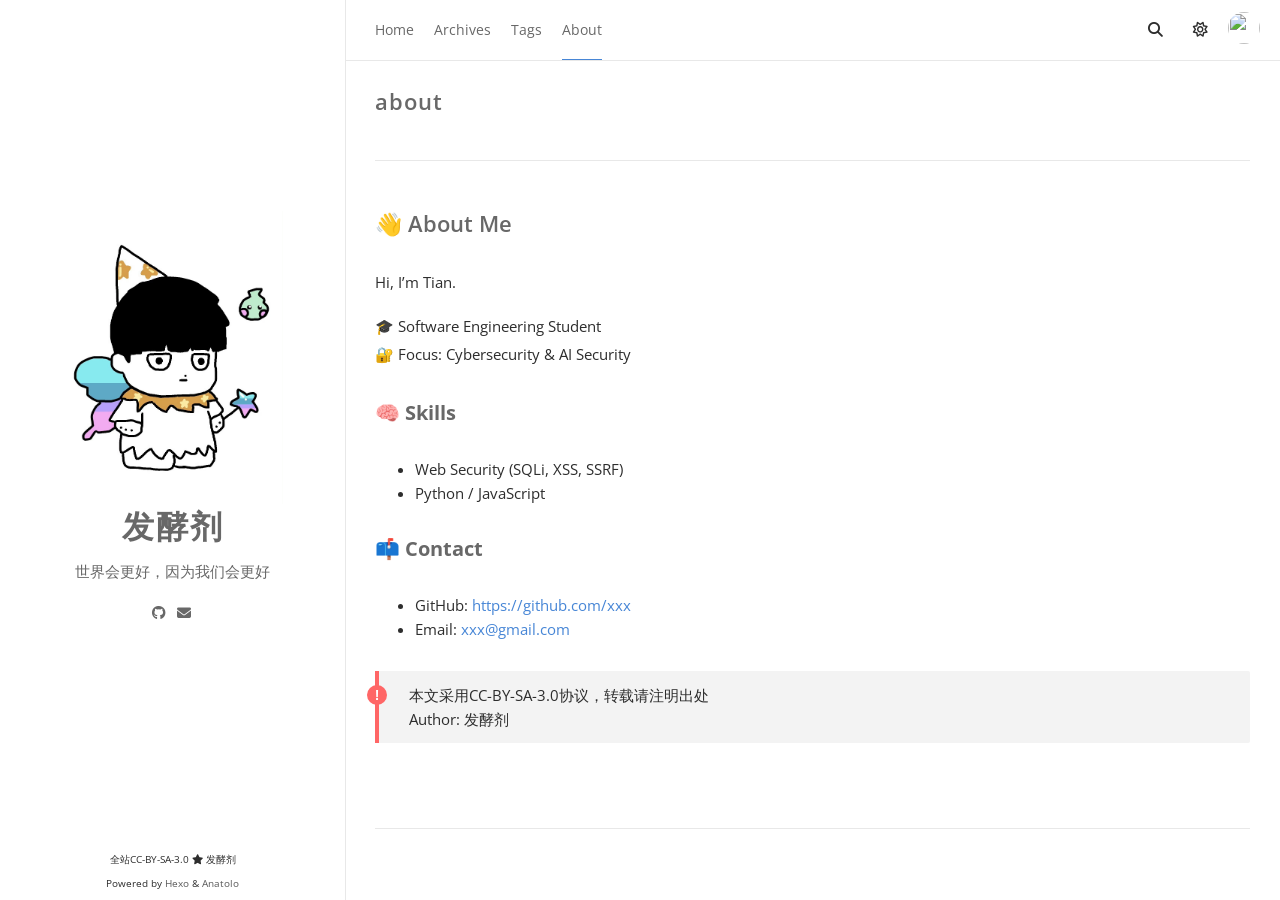
==== about/index.html @ 50cbd466 "Site updated: 2026-03-31 11:18:55" ====
<!DOCTYPE html><html lang="zh-CN" theme="default"><head><meta charset="utf-8"><meta name="X-UA-Compatible" content="IE=edge"><meta name="author" content="发酵剂"><title>about · 发酵剂</title><meta name="description" content="👋 About MeHi, I’m Tian.
🎓 Software Engineering Student🔐 Focus: Cybersecurity &amp;amp; AI Security  
🧠 Skills
Web Security (SQLi, XSS, SSRF)
Python &amp;#"><meta name="keywords" content="Blog,博客,Tian's blog"><meta content="width=device-width, initial-scale=1.0, maximum-scale=1.0, user-scalable=0" name="viewport"><meta content="yes" name="apple-mobile-web-app-capable"><meta content="black" name="apple-mobile-web-app-status-bar-style"><meta content="telephone=no" name="format-detection"><meta id="site_data_static" data-url="/"><meta name="renderer" content="webkit"><link rel="shortcut icon" type="image/x-icon" href="/images/favicon.webp"><link rel="stylesheet" href="/js_complied/bundle.css"><link rel="stylesheet" href="/css/font-awesome.min.css"><link rel="alternate" type="application/atom+xml" title="ATOM 1.0" href="/atom.xml"><link rel="preconnect" href="https://fonts.googleapis.com"><link rel="preconnect" href="https://fonts.gstatic.com" crossorigin><link href="https://fonts.googleapis.com/css2?family=Open+Sans:ital,wght@0,300..800;1,300..800&amp;display=swap" rel="stylesheet"><script src="/js_complied/bundle.js"></script><script>Anatolo.comment.setConfig({"valine":{"enable":false,"appid":null,"appkey":null,"notify":false,"verify":false,"avatar":"mm","placeholder":"hello, world"},"gitment":{"enable":false,"owner":"Your GitHub ID","repo":"Repo to store comments","client_id":"Your client ID","client_secret":"Your client secret"},"gitalk":{"enable":false,"owner":"Your GitHub ID","repo":"Repo to store comments","client_id":"Your client ID","client_secret":"Your client secret"},"duoshuo":null,"disqus":null,"gentie":null})</script><meta name="generator" content="Hexo 8.1.1"></head><body> <main-outlet><div class="page-top animated"><div class="nav"><li><a href="/">Home</a></li><li><a href="/archives">Archives</a></li><li><a href="/tags">Tags</a></li><li><a class="current" href="/about">About</a></li></div><div class="information"><div class="nav_right_btn"><li class="btn-toggle-more"><i class="fa fa-ellipsis"></i></li><li class="btn-search"><a class="fa fa-search" onclick="Anatolo.search.openWindow();"></a></li><li class="btn-toggle-theme"><a class="far fa-sun" onclick="Anatolo.darkLightToggle();"></a></li></div><div class="avatar"><img src="/images/logo.webp"></div></div></div><div class="sidebar animated"><div class="sidebar-top"><div class="logo-title"><div class="title"><img src="/images/logo@2x.webp" style="width:220px;" alt="favicon"><h3 title=""><a href="/">发酵剂</a></h3><div class="description"><p>世界会更好，因为我们会更好</p></div></div><ul class="social-links"><li><a target="_blank" rel="noopener" href="https://github.com/Tian1-2"><i class="fab fa-github"></i></a></li><li><a href="mailto:3117689758@qq.com"><i class="fa fa-envelope"></i></a></li></ul></div></div><div class="footer"><div class="p"><span>全站CC-BY-SA-3.0 </span><i class="fa fa-star"></i><span> 发酵剂</span></div><div class="by_farbox"><span>Powered by</span><a href="https://hexo.io/zh-cn/" target="_blank"> Hexo</a><span> &</span><a href="https://github.com/Lhcfl/hexo-theme-anatolo" target="_blank"> Anatolo</a></div><div class="beian"></div></div></div><div class="main animated fadeInDown"><div class="autopagerize_page_element"><div class="content"><div class="post-page"><div class="post animated"><div class="post-title"><h3><a>about</a></h3></div><div class="post-content"><p><hr>
<h1 id="👋-About-Me"><a href="#👋-About-Me" class="headerlink" title="👋 About Me"></a>👋 About Me</h1><p>Hi, I’m Tian.</p>
<p>🎓 Software Engineering Student<br>🔐 Focus: Cybersecurity &amp; AI Security  </p>
<h2 id="🧠-Skills"><a href="#🧠-Skills" class="headerlink" title="🧠 Skills"></a>🧠 Skills</h2><ul>
<li>Web Security (SQLi, XSS, SSRF)</li>
<li>Python &#x2F; JavaScript</li>
</ul>
<h2 id="📫-Contact"><a href="#📫-Contact" class="headerlink" title="📫 Contact"></a>📫 Contact</h2><ul>
<li>GitHub: <a target="_blank" rel="noopener" href="https://github.com/xxx">https://github.com/xxx</a></li>
<li>Email: <a href="mailto:&#120;&#x78;&#120;&#x40;&#103;&#x6d;&#x61;&#105;&#x6c;&#x2e;&#99;&#x6f;&#109;">xxx@gmail.com</a></li>
</ul>
</p></div><div class="post-footer"><div class="tip">本文采用CC-BY-SA-3.0协议，转载请注明出处<br>Author: 发酵剂</div><div class="meta"><div class="info"><span></span></div></div></div></div><script>Anatolo.comment.setConfig({"valine":{"enable":false,"appid":null,"appkey":null,"notify":false,"verify":false,"avatar":"mm","placeholder":"hello, world"},"gitment":{"enable":false,"owner":"Your GitHub ID","repo":"Repo to store comments","client_id":"Your client ID","client_secret":"Your client secret"},"gitalk":{"enable":false,"owner":"Your GitHub ID","repo":"Repo to store comments","client_id":"Your client ID","client_secret":"Your client secret"},"duoshuo":null,"disqus":null,"gentie":null})</script></div></div></div></div></main-outlet><script>(async function(){ if (Anatolo.search == null) await Anatolo.getMsg("search-init"); Anatolo.search.config = {translation:{posts:"Posts",pages:"Pages",categories:"Categories",tags:"Tags",untitled:"(Untitled)",} }; })()</script><div class="searchbox ins-search modal-cover"><div class="searchbox-container ins-search-container modal-container"><div class="searchbox-input-wrapper"><input class="searchbox-input ins-search-input" type="text" placeholder="Search..."><span class="searchbox-close"><a class="fa fa-times-circle" onclick="Anatolo.search.closeWindow();"></a></span></div><div class="searchbox-result-wrapper ins-section-wrapper"><div class="ins-section-container"><p>Seraching...</p></div></div></div></div><button class="float-button hide" id="scroll-to-top" onclick="window.scrollTo({top: 0, behavior: 'smooth'})" type="button" title="Scroll to top"><i class="fa fa-angle-up"></i></button><div class="modal-cover" id="success-indicator"><div class="modal-container indicator"><i class="fa fa-check"></i></div></div></body></html>
---- js_complied/bundle.css ----
@charset "UTF-8";
figure.highlight {
  position: relative !important;
  margin: 1em 0 !important;
  border-radius: 2px !important;
  line-height: 1.1em !important;
  background-color: var(--secondary-950) !important;
  overflow-x: auto !important;
  padding-left: 1em;
}
figure.highlight table,
figure.highlight tr,
figure.highlight td {
  width: 100% !important;
  border-collapse: collapse !important;
  padding: 0 !important;
  margin: 0 !important;
}
figure.highlight .gutter {
  width: fit-content !important;
  line-height: 1.5em !important;
  font-size: 15px;
  padding: 0em 1em 0em 0em !important;
  user-select: none;
}
figure.highlight .gutter pre {
  color: rgb(212, 148, 75) !important;
}
body.disable-line-number figure.highlight .gutter {
  display: none;
}
figure.highlight .code pre {
  padding: 1.2em 1em 1.2em 0 !important;
  line-height: 1.5em !important;
  margin: 0 !important;
}
figure.highlight .code:after {
  position: absolute !important;
  top: 0 !important;
  right: 0 !important;
  color: #ccc !important;
  text-align: right !important;
  font-size: 0.75em !important;
  padding: 5px 10px 0 !important;
  line-height: 15px !important;
  height: 15px !important;
  font-weight: 600 !important;
}
figure.highlight.sap-abap .code:after, figure.highlight.abap .code:after {
  content: "ABAP";
}
figure.highlight.abnf .code:after {
  content: "ABNF";
}
figure.highlight.accesslog .code:after {
  content: "Access logs";
}
figure.highlight.ada .code:after {
  content: "Ada";
}
figure.highlight.apex .code:after {
  content: "Apex";
}
figure.highlight.arduino .code:after, figure.highlight.ino .code:after {
  content: "Arduino( C++ w/Arduino libs)";
}
figure.highlight.armasm .code:after, figure.highlight.arm .code:after {
  content: "ARM assembler";
}
figure.highlight.avrasm .code:after {
  content: "AVR assembler";
}
figure.highlight.actionscript .code:after, figure.highlight.as .code:after {
  content: "ActionScript";
}
figure.highlight.alan .code:after, figure.highlight.i .code:after {
  content: "Alan IF";
}
figure.highlight.ln .code:after {
  content: "Alan";
}
figure.highlight.angelscript .code:after, figure.highlight.asc .code:after {
  content: "AngelScript";
}
figure.highlight.apache .code:after, figure.highlight.apacheconf .code:after {
  content: "Apache";
}
figure.highlight.applescript .code:after, figure.highlight.osascript .code:after {
  content: "AppleScript";
}
figure.highlight.arcade .code:after {
  content: "Arcade";
}
figure.highlight.asciidoc .code:after, figure.highlight.adoc .code:after {
  content: "AsciiDoc";
}
figure.highlight.aspectj .code:after {
  content: "AspectJ";
}
figure.highlight.autohotkey .code:after {
  content: "AutoHotkey";
}
figure.highlight.autoit .code:after {
  content: "AutoIt";
}
figure.highlight.awk .code:after, figure.highlight.mawk .code:after, figure.highlight.nawk .code:after, figure.highlight.gawk .code:after {
  content: "Awk";
}
figure.highlight.ballerina .code:after, figure.highlight.bal .code:after {
  content: "Ballerina";
}
figure.highlight.bash .code:after, figure.highlight.sh .code:after, figure.highlight.zsh .code:after {
  content: "Bash";
}
figure.highlight.basic .code:after {
  content: "Basic";
}
figure.highlight.bbcode .code:after {
  content: "BBCode";
}
figure.highlight.blade .code:after {
  content: "Blade( Laravel)";
}
figure.highlight.bnf .code:after {
  content: "BNF";
}
figure.highlight.bqn .code:after {
  content: "BQN";
}
figure.highlight.brainfuck .code:after, figure.highlight.bf .code:after {
  content: "Brainfuck";
}
figure.highlight.csharp .code:after, figure.highlight.cs .code:after {
  content: "C#";
}
figure.highlight.c .code:after, figure.highlight.h .code:after {
  content: "C";
}
figure.highlight.cpp .code:after, figure.highlight.hpp .code:after, figure.highlight.cc .code:after, figure.highlight.hh .code:after, figure.highlight.cxx .code:after, figure.highlight.hxx .code:after, figure.highlight.c\\\+\\\+ .code:after, figure.highlight.h\\\+\\\+ .code:after {
  content: "C++";
}
figure.highlight.cal .code:after {
  content: "C/AL";
}
figure.highlight.c3 .code:after {
  content: "C3";
}
figure.highlight.cos .code:after, figure.highlight.cls .code:after {
  content: "Cache Object Script";
}
figure.highlight.candid .code:after, figure.highlight.did .code:after {
  content: "Candid";
}
figure.highlight.cmake .code:after {
  content: "CMake";
}
figure.highlight.cobol .code:after, figure.highlight.standard-cobol .code:after {
  content: "COBOL";
}
figure.highlight.codeowners .code:after {
  content: "CODEOWNERS";
}
figure.highlight.coq .code:after {
  content: "Coq";
}
figure.highlight.csp .code:after {
  content: "CSP";
}
figure.highlight.css .code:after {
  content: "CSS";
}
figure.highlight.capnproto .code:after, figure.highlight.capnp .code:after {
  content: "Cap’n Proto";
}
figure.highlight.chaos .code:after, figure.highlight.kaos .code:after {
  content: "Chaos";
}
figure.highlight.chapel .code:after, figure.highlight.chpl .code:after {
  content: "Chapel";
}
figure.highlight.cisco .code:after {
  content: "Cisco CLI";
}
figure.highlight.clojure .code:after, figure.highlight.clj .code:after {
  content: "Clojure";
}
figure.highlight.coffeescript .code:after, figure.highlight.coffee .code:after, figure.highlight.cson .code:after, figure.highlight.iced .code:after {
  content: "CoffeeScript";
}
figure.highlight.cpc .code:after {
  content: "CpcdosC+";
}
figure.highlight.crmsh .code:after, figure.highlight.crm .code:after, figure.highlight.pcmk .code:after {
  content: "Crmsh";
}
figure.highlight.crystal .code:after, figure.highlight.cr .code:after {
  content: "Crystal";
}
figure.highlight.curl .code:after {
  content: "cURL";
}
figure.highlight.cypher .code:after {
  content: "Cypher( Neo4j)";
}
figure.highlight.d .code:after {
  content: "D";
}
figure.highlight.dafny .code:after {
  content: "Dafny";
}
figure.highlight.dart .code:after {
  content: "Dart";
}
figure.highlight.dpr .code:after, figure.highlight.dfm .code:after, figure.highlight.pas .code:after, figure.highlight.pascal .code:after {
  content: "Delphi";
}
figure.highlight.diff .code:after, figure.highlight.patch .code:after {
  content: "Diff";
}
figure.highlight.django .code:after, figure.highlight.jinja .code:after {
  content: "Django";
}
figure.highlight.dns .code:after, figure.highlight.zone .code:after, figure.highlight.bind .code:after {
  content: "DNS Zone file";
}
figure.highlight.dockerfile .code:after, figure.highlight.docker .code:after {
  content: "Dockerfile";
}
figure.highlight.dos .code:after, figure.highlight.bat .code:after, figure.highlight.cmd .code:after {
  content: "DOS";
}
figure.highlight.dsconfig .code:after {
  content: "dsconfig";
}
figure.highlight.dts .code:after {
  content: "DTS( Device Tree)";
}
figure.highlight.dust .code:after, figure.highlight.dst .code:after {
  content: "Dust";
}
figure.highlight.dylan .code:after {
  content: "Dylan";
}
figure.highlight.ebnf .code:after {
  content: "EBNF";
}
figure.highlight.elixir .code:after {
  content: "Elixir";
}
figure.highlight.elm .code:after {
  content: "Elm";
}
figure.highlight.erlang .code:after, figure.highlight.erl .code:after {
  content: "Erlang";
}
figure.highlight.excel .code:after, figure.highlight.xls .code:after, figure.highlight.xlsx .code:after {
  content: "Excel";
}
figure.highlight.extempore .code:after, figure.highlight.xtlang .code:after, figure.highlight.xtm .code:after {
  content: "Extempore";
}
figure.highlight.fsharp .code:after, figure.highlight.fs .code:after, figure.highlight.fsx .code:after, figure.highlight.fsi .code:after, figure.highlight.fsscript .code:after {
  content: "F#";
}
figure.highlight.fix .code:after {
  content: "FIX";
}
figure.highlight.flix .code:after {
  content: "Flix";
}
figure.highlight.fortran .code:after, figure.highlight.f90 .code:after, figure.highlight.f95 .code:after {
  content: "Fortran";
}
figure.highlight.func .code:after {
  content: "FunC";
}
figure.highlight.gcode .code:after, figure.highlight.nc .code:after {
  content: "G-Code";
}
figure.highlight.gams .code:after, figure.highlight.gms .code:after {
  content: "Gams";
}
figure.highlight.gauss .code:after, figure.highlight.gss .code:after {
  content: "GAUSS";
}
figure.highlight.godot .code:after, figure.highlight.gdscript .code:after {
  content: "GDScript";
}
figure.highlight.gherkin .code:after {
  content: "Gherkin";
}
figure.highlight.hbs .code:after, figure.highlight.glimmer .code:after, figure.highlight.htmlbars .code:after {
  content: "Glimmer and EmberJS";
}
figure.highlight.gn .code:after, figure.highlight.gni .code:after {
  content: "GN for Ninja";
}
figure.highlight.go .code:after, figure.highlight.golang .code:after {
  content: "Go";
}
figure.highlight.gf .code:after {
  content: "Grammatical Framework";
}
figure.highlight.golo .code:after, figure.highlight.gololang .code:after {
  content: "Golo";
}
figure.highlight.gradle .code:after {
  content: "Gradle";
}
figure.highlight.graphql .code:after, figure.highlight.gql .code:after {
  content: "GraphQL";
}
figure.highlight.groovy .code:after {
  content: "Groovy";
}
figure.highlight.gsql .code:after {
  content: "GSQL";
}
figure.highlight.xml .code:after, figure.highlight.html .code:after, figure.highlight.xhtml .code:after, figure.highlight.rss .code:after, figure.highlight.atom .code:after, figure.highlight.xjb .code:after, figure.highlight.xsd .code:after, figure.highlight.xsl .code:after, figure.highlight.plist .code:after, figure.highlight.svg .code:after {
  content: "HTML, XML";
}
figure.highlight.http .code:after, figure.highlight.https .code:after {
  content: "HTTP";
}
figure.highlight.haml .code:after {
  content: "Haml";
}
figure.highlight.handlebars .code:after, figure.highlight.hbs .code:after {
  content: "Handlebars";
}
figure.highlight.haskell .code:after, figure.highlight.hs .code:after {
  content: "Haskell";
}
figure.highlight.haxe .code:after, figure.highlight.hx .code:after {
  content: "Haxe";
}
figure.highlight.hlsl .code:after {
  content: "High-level shader language";
}
figure.highlight.hy .code:after, figure.highlight.hylang .code:after {
  content: "Hy";
}
figure.highlight.ini .code:after, figure.highlight.toml .code:after {
  content: "Ini, TOML";
}
figure.highlight.inform7 .code:after, figure.highlight.i7 .code:after {
  content: "Inform7";
}
figure.highlight.irpf90 .code:after {
  content: "IRPF90";
}
figure.highlight.iptables .code:after {
  content: "Iptables";
}
figure.highlight.json .code:after, figure.highlight.jsonc .code:after {
  content: "JSON";
}
figure.highlight.java .code:after, figure.highlight.jsp .code:after {
  content: "Java";
}
figure.highlight.javascript .code:after, figure.highlight.js .code:after, figure.highlight.jsx .code:after {
  content: "JavaScript";
}
figure.highlight.jolie .code:after, figure.highlight.iol .code:after, figure.highlight.ol .code:after {
  content: "Jolie";
}
figure.highlight.julia .code:after, figure.highlight.jl .code:after {
  content: "Julia";
}
figure.highlight.julia-repl .code:after {
  content: "Julia REPL";
}
figure.highlight.kotlin .code:after, figure.highlight.kt .code:after {
  content: "Kotlin";
}
figure.highlight.lang .code:after {
  content: "Lang";
}
figure.highlight.tex .code:after {
  content: "LaTeX";
}
figure.highlight.leaf .code:after {
  content: "Leaf";
}
figure.highlight.lean .code:after {
  content: "Lean";
}
figure.highlight.lasso .code:after, figure.highlight.ls .code:after, figure.highlight.lassoscript .code:after {
  content: "Lasso";
}
figure.highlight.less .code:after {
  content: "Less";
}
figure.highlight.ldif .code:after {
  content: "LDIF";
}
figure.highlight.lisp .code:after {
  content: "Lisp";
}
figure.highlight.livecodeserver .code:after {
  content: "LiveCode Server";
}
figure.highlight.livescript .code:after, figure.highlight.ls .code:after {
  content: "LiveScript";
}
figure.highlight.lookml .code:after {
  content: "LookML";
}
figure.highlight.lua .code:after {
  content: "Lua";
}
figure.highlight.luau .code:after {
  content: "Luau";
}
figure.highlight.macaulay2 .code:after {
  content: "Macaulay2";
}
figure.highlight.makefile .code:after, figure.highlight.mk .code:after, figure.highlight.mak .code:after, figure.highlight.make .code:after {
  content: "Makefile";
}
figure.highlight.markdown .code:after, figure.highlight.md .code:after, figure.highlight.mkdown .code:after, figure.highlight.mkd .code:after {
  content: "Markdown";
}
figure.highlight.mathematica .code:after, figure.highlight.mma .code:after, figure.highlight.wl .code:after {
  content: "Mathematica";
}
figure.highlight.matlab .code:after {
  content: "Matlab";
}
figure.highlight.maxima .code:after {
  content: "Maxima";
}
figure.highlight.mel .code:after {
  content: "Maya Embedded Language";
}
figure.highlight.mercury .code:after {
  content: "Mercury";
}
figure.highlight.mips .code:after, figure.highlight.mipsasm .code:after {
  content: "MIPS Assembler";
}
figure.highlight.mint .code:after {
  content: "Mint";
}
figure.highlight.mirth .code:after {
  content: "Mirth";
}
figure.highlight.mirc .code:after, figure.highlight.mrc .code:after {
  content: "mIRC Scripting Language";
}
figure.highlight.mizar .code:after {
  content: "Mizar";
}
figure.highlight.mkb .code:after {
  content: "MKB";
}
figure.highlight.mlir .code:after {
  content: "MLIR";
}
figure.highlight.mojolicious .code:after {
  content: "Mojolicious";
}
figure.highlight.monkey .code:after {
  content: "Monkey";
}
figure.highlight.moonscript .code:after, figure.highlight.moon .code:after {
  content: "Moonscript";
}
figure.highlight.motoko .code:after, figure.highlight.mo .code:after {
  content: "Motoko";
}
figure.highlight.n1ql .code:after {
  content: "N1QL";
}
figure.highlight.nsis .code:after {
  content: "NSIS";
}
figure.highlight.never .code:after {
  content: "Never";
}
figure.highlight.nginx .code:after, figure.highlight.nginxconf .code:after {
  content: "Nginx";
}
figure.highlight.nim .code:after, figure.highlight.nimrod .code:after {
  content: "Nim";
}
figure.highlight.nix .code:after {
  content: "Nix";
}
figure.highlight.oak .code:after {
  content: "Oak";
}
figure.highlight.ocl .code:after {
  content: "Object Constraint Language";
}
figure.highlight.ocaml .code:after, figure.highlight.ml .code:after {
  content: "OCaml";
}
figure.highlight.objectivec .code:after, figure.highlight.mm .code:after, figure.highlight.objc .code:after, figure.highlight.obj-c .code:after {
  content: "Objective C";
}
figure.highlight.glsl .code:after {
  content: "OpenGL Shading Language";
}
figure.highlight.openscad .code:after, figure.highlight.scad .code:after {
  content: "OpenSCAD";
}
figure.highlight.ruleslanguage .code:after {
  content: "Oracle Rules Language";
}
figure.highlight.oxygene .code:after {
  content: "Oxygene";
}
figure.highlight.pf .code:after {
  content: "PF";
}
figure.highlight.php .code:after {
  content: "PHP";
}
figure.highlight.papyrus .code:after, figure.highlight.psc .code:after {
  content: "Papyrus";
}
figure.highlight.parser3 .code:after {
  content: "Parser3";
}
figure.highlight.perl .code:after, figure.highlight.pl .code:after, figure.highlight.pm .code:after {
  content: "Perl";
}
figure.highlight.phix .code:after {
  content: "Phix";
}
figure.highlight.pine .code:after, figure.highlight.pinescript .code:after {
  content: "Pine Script";
}
figure.highlight.plaintext .code:after, figure.highlight.txt .code:after, figure.highlight.text .code:after {
  content: "Plaintext";
}
figure.highlight.pony .code:after {
  content: "Pony";
}
figure.highlight.pgsql .code:after, figure.highlight.postgres .code:after, figure.highlight.postgresql .code:after {
  content: "PostgreSQL & PL/pgSQL";
}
figure.highlight.powershell .code:after, figure.highlight.ps .code:after, figure.highlight.ps1 .code:after {
  content: "PowerShell";
}
figure.highlight.processing .code:after {
  content: "Processing";
}
figure.highlight.prolog .code:after {
  content: "Prolog";
}
figure.highlight.properties .code:after {
  content: "Properties";
}
figure.highlight.proto .code:after, figure.highlight.protobuf .code:after {
  content: "Protocol Buffers";
}
figure.highlight.puppet .code:after, figure.highlight.pp .code:after {
  content: "Puppet";
}
figure.highlight.python .code:after, figure.highlight.py .code:after, figure.highlight.gyp .code:after {
  content: "Python";
}
figure.highlight.profile .code:after {
  content: "Python profiler results";
}
figure.highlight.python-repl .code:after, figure.highlight.pycon .code:after {
  content: "Python REPL";
}
figure.highlight.qsharp .code:after {
  content: "Q#";
}
figure.highlight.k .code:after, figure.highlight.kdb .code:after {
  content: "Q";
}
figure.highlight.qml .code:after {
  content: "QML";
}
figure.highlight.r .code:after {
  content: "R";
}
figure.highlight.cshtml .code:after, figure.highlight.razor .code:after, figure.highlight.razor-cshtml .code:after {
  content: "Razor CSHTML";
}
figure.highlight.reasonml .code:after, figure.highlight.re .code:after {
  content: "ReasonML";
}
figure.highlight.redbol .code:after, figure.highlight.rebol .code:after, figure.highlight.red .code:after, figure.highlight.red-system .code:after {
  content: "Rebol & Red";
}
figure.highlight.rib .code:after {
  content: "RenderMan RIB";
}
figure.highlight.rsl .code:after {
  content: "RenderMan RSL";
}
figure.highlight.rescript .code:after, figure.highlight.res .code:after {
  content: "ReScript";
}
figure.highlight.risc .code:after, figure.highlight.riscript .code:after {
  content: "RiScript";
}
figure.highlight.riscv .code:after, figure.highlight.riscvasm .code:after {
  content: "RISC-V Assembly";
}
figure.highlight.graph .code:after, figure.highlight.instances .code:after {
  content: "Roboconf";
}
figure.highlight.robot .code:after, figure.highlight.rf .code:after {
  content: "Robot Framework";
}
figure.highlight.rpm-specfile .code:after, figure.highlight.rpm .code:after, figure.highlight.spec .code:after, figure.highlight.rpm-spec .code:after, figure.highlight.specfile .code:after {
  content: "RPM spec files";
}
figure.highlight.ruby .code:after, figure.highlight.rb .code:after, figure.highlight.gemspec .code:after, figure.highlight.podspec .code:after, figure.highlight.thor .code:after, figure.highlight.irb .code:after {
  content: "Ruby";
}
figure.highlight.rust .code:after, figure.highlight.rs .code:after {
  content: "Rust";
}
figure.highlight.rvt .code:after, figure.highlight.rvt-script .code:after {
  content: "RVT Script";
}
figure.highlight.sas .code:after {
  content: "SAS";
}
figure.highlight.scss .code:after {
  content: "SCSS";
}
figure.highlight.sql .code:after {
  content: "SQL";
}
figure.highlight.p21 .code:after, figure.highlight.step .code:after, figure.highlight.stp .code:after {
  content: "STEP Part 21";
}
figure.highlight.scala .code:after {
  content: "Scala";
}
figure.highlight.scheme .code:after {
  content: "Scheme";
}
figure.highlight.scilab .code:after, figure.highlight.sci .code:after {
  content: "Scilab";
}
figure.highlight.sfz .code:after {
  content: "SFZ";
}
figure.highlight.shexc .code:after {
  content: "Shape Expressions";
}
figure.highlight.shell .code:after, figure.highlight.console .code:after {
  content: "Shell";
}
figure.highlight.smali .code:after {
  content: "Smali";
}
figure.highlight.smalltalk .code:after, figure.highlight.st .code:after {
  content: "Smalltalk";
}
figure.highlight.sml .code:after, figure.highlight.ml .code:after {
  content: "SML";
}
figure.highlight.solidity .code:after, figure.highlight.sol .code:after {
  content: "Solidity";
}
figure.highlight.spl .code:after {
  content: "Splunk SPL";
}
figure.highlight.stan .code:after, figure.highlight.stanfuncs .code:after {
  content: "Stan";
}
figure.highlight.stata .code:after {
  content: "Stata";
}
figure.highlight.iecst .code:after, figure.highlight.scl .code:after, figure.highlight.stl .code:after, figure.highlight.structured-text .code:after {
  content: "Structured Text";
}
figure.highlight.stylus .code:after, figure.highlight.styl .code:after {
  content: "Stylus";
}
figure.highlight.subunit .code:after {
  content: "SubUnit";
}
figure.highlight.supercollider .code:after, figure.highlight.sc .code:after {
  content: "Supercollider";
}
figure.highlight.svelte .code:after {
  content: "Svelte";
}
figure.highlight.swift .code:after {
  content: "Swift";
}
figure.highlight.tcl .code:after, figure.highlight.tk .code:after {
  content: "Tcl";
}
figure.highlight.terraform .code:after, figure.highlight.tf .code:after, figure.highlight.hcl .code:after {
  content: "Terraform( HCL)";
}
figure.highlight.tap .code:after {
  content: "Test Anything Protocol";
}
figure.highlight.thrift .code:after {
  content: "Thrift";
}
figure.highlight.toit .code:after {
  content: "Toit";
}
figure.highlight.tp .code:after {
  content: "TP";
}
figure.highlight.tsql .code:after {
  content: "Transact-SQL";
}
figure.highlight.twig .code:after, figure.highlight.craftcms .code:after {
  content: "Twig";
}
figure.highlight.typescript .code:after, figure.highlight.ts .code:after, figure.highlight.tsx .code:after, figure.highlight.mts .code:after, figure.highlight.cts .code:after {
  content: "TypeScript";
}
figure.highlight.unicorn-rails-log .code:after {
  content: "Unicorn Rails log";
}
figure.highlight.unison .code:after, figure.highlight.u .code:after {
  content: "Unison";
}
figure.highlight.vbnet .code:after, figure.highlight.vb .code:after {
  content: "VB.Net";
}
figure.highlight.vba .code:after {
  content: "VBA";
}
figure.highlight.vbscript .code:after, figure.highlight.vbs .code:after {
  content: "VBScript";
}
figure.highlight.vhdl .code:after {
  content: "VHDL";
}
figure.highlight.vala .code:after {
  content: "Vala";
}
figure.highlight.verilog .code:after, figure.highlight.v .code:after {
  content: "Verilog";
}
figure.highlight.vim .code:after {
  content: "Vim Script";
}
figure.highlight.wgsl .code:after {
  content: "WGSL";
}
figure.highlight.xsharp .code:after, figure.highlight.xs .code:after, figure.highlight.prg .code:after {
  content: "X#";
}
figure.highlight.axapta .code:after {
  content: "X++";
}
figure.highlight.x86asm .code:after {
  content: "x86 Assembly";
}
figure.highlight.x86asmatt .code:after {
  content: "x86 Assembly (AT&T)";
}
figure.highlight.xl .code:after, figure.highlight.tao .code:after {
  content: "XL";
}
figure.highlight.xquery .code:after, figure.highlight.xpath .code:after, figure.highlight.xq .code:after, figure.highlight.xqm .code:after {
  content: "XQuery";
}
figure.highlight.yml .code:after, figure.highlight.yaml .code:after {
  content: "YAML";
}
figure.highlight.zenscript .code:after, figure.highlight.zs .code:after {
  content: "ZenScript";
}
figure.highlight.zephir .code:after, figure.highlight.zep .code:after {
  content: "Zephir";
}
figure.highlight.zig .code:after {
  content: "Zig";
}

pre .function .keyword,
pre .constant {
  color: #0092db !important;
}
pre .keyword,
pre .attribute {
  color: #e96900 !important;
}
pre .number,
pre .literal {
  color: #ae81ff !important;
}
pre .tag,
pre .tag .title,
pre .change,
pre .winutils,
pre .flow,
pre .lisp .title,
pre .clojure .built_in,
pre .nginx .title,
pre .tex .special {
  color: #2973b7 !important;
}
pre .symbol,
pre .symbol .string,
pre .value,
pre .regexp {
  color: #42b983 !important;
}
pre .title {
  color: #83b917 !important;
}
pre .tag .value,
pre .string,
pre .subst,
pre .haskell .type,
pre .preprocessor,
pre .ruby .class .parent,
pre .built_in,
pre .sql .aggregate,
pre .django .template_tag,
pre .django .variable,
pre .smalltalk .class,
pre .javadoc,
pre .django .filter .argument,
pre .smalltalk .localvars,
pre .smalltalk .array,
pre .attr_selector,
pre .pseudo,
pre .addition,
pre .stream,
pre .envvar,
pre .apache .tag,
pre .apache .cbracket,
pre .tex .command,
pre .prompt {
  color: #42b983 !important;
}
pre .comment,
pre .java .annotation,
pre .python .decorator,
pre .template_comment,
pre .pi,
pre .doctype,
pre .shebang,
pre .apache .sqbracket,
pre .tex .formula {
  color: #b3b3b3 !important;
}
pre .deletion {
  color: #ba4545 !important;
}
pre .coffeescript .javascript,
pre .javascript .xml,
pre .tex .formula,
pre .xml .javascript,
pre .xml .vbscript,
pre .xml .css,
pre .xml .cdata {
  opacity: 0.5 !important;
}@charset "UTF-8";
.content {
  height: auto;
  float: right;
  width: calc(100% - 345px);
  margin-top: 60px;
}

.animated {
  animation-fill-mode: both;
  animation-duration: 0.5s;
}

.animated.hinge {
  animation-duration: 0.5s;
}

@keyframes fadeInDown {
  0% {
    opacity: 0;
    transform: translateY(-20px);
  }
  100% {
    opacity: 1;
    transform: translateY(0);
  }
}
.fadeInDown {
  animation-name: fadeInDown;
}

@keyframes fadeOutDown {
  0% {
    opacity: 1;
    transform: translateY(0);
  }
  100% {
    opacity: 0;
    transform: translateY(20px);
  }
}
.fadeOutDown {
  animation-name: fadeOutDown;
}

@keyframes fadeOut {
  0% {
    opacity: 1;
  }
  100% {
    opacity: 0;
  }
}
.fadeOut {
  animation-name: fadeOut;
}

@keyframes fadeIn {
  0% {
    opacity: 0;
  }
  100% {
    opacity: 1;
  }
}
.fadeIn {
  animation-name: fadeIn;
}

.page-top {
  width: calc(100% - 345px);
  position: fixed;
  right: 0;
  z-index: 3;
  transition: background-color 0.8s, border 0.8s;
  background-color: var(--secondary);
  height: 60px;
  border-bottom: 1px solid var(--primary-100);
  display: flex;
  justify-content: space-between;
}
.page-top .nav {
  list-style: none;
  padding: 18px 0 0 10px;
  font-size: 14px;
  max-width: 360px;
  overflow-x: auto;
  overflow-y: hidden;
}
.page-top .nav li {
  position: relative;
  display: initial;
  margin-left: 20px;
}
.page-top .nav a {
  color: var(--secondary-350);
}
.page-top .nav a:hover {
  color: #4786d6;
}
.page-top .nav a.current {
  color: var(--secondary-350);
  padding-bottom: 20px;
  border-bottom: 2px solid #4786d6;
}
.page-top .information {
  margin-top: 12px;
  margin-right: 20px;
  display: flex;
  flex-shrink: 0;
}
.page-top .information .avatar {
  flex: 1 0 auto;
  margin-left: 20px;
}
.page-top .information .avatar img {
  width: 32px;
  height: 32px;
  border-radius: 300px;
}
.page-top .information .nav_right_btn {
  margin-top: 5px;
  margin-right: 0px;
}
.page-top .information .nav_right_btn li {
  display: initial;
  margin-left: 30px;
}
.page-top .information .nav_right_btn li.btn-toggle-more {
  display: none;
}
@media screen and (max-width: 900px) {
  .page-top {
    width: 100%;
    white-space: nowrap;
    overflow-x: hidden;
    overflow-y: hidden;
  }
}
@media screen and (max-width: 500px) {
  .page-top .information {
    background-color: var(--secondary);
  }
  .page-top .information .nav_right_btn.expanded li {
    display: initial;
  }
  .page-top .information .nav_right_btn.expanded li.btn-toggle-more {
    display: none;
  }
  .page-top .information .nav_right_btn li {
    display: none;
  }
  .page-top .information .nav_right_btn li.btn-toggle-more {
    display: initial;
  }
}

.sidebar {
  width: 345px;
  -webkit-background-size: cover;
  background-size: cover;
  background-color: var(--secondary);
  height: 100%;
  transition: all 0.8s;
  top: 0;
  left: 0;
  position: fixed;
  z-index: 4;
  border-right: 1px solid var(--primary-100);
}
.sidebar .logo-title {
  text-align: center;
  margin-top: -50px;
}
.sidebar .logo-title .description {
  font-size: 14px;
  color: var(--secondary-350);
}
.sidebar .logo-title .logo {
  margin: 0 auto;
}
.sidebar .logo-title .title h3 {
  text-transform: none;
  font-size: 2rem;
  font-weight: bold;
  letter-spacing: 2px;
  line-height: 1;
  margin: 0;
}
.sidebar .logo-title .title a {
  text-decoration: none;
  color: var(--secondary-350);
  font-size: 2rem;
  font-weight: bold;
}
.sidebar .social-links {
  list-style: none;
  padding: 0;
  font-size: 14px;
  text-align: center;
}
.sidebar .social-links i {
  margin-right: 3px;
}
.sidebar .social-links li {
  display: inline;
  padding: 0 4px;
  line-height: 0;
}
.sidebar .social-links a {
  color: var(--secondary-350);
}
.sidebar .social-links a:hover {
  color: #4786d6;
}
@media screen and (max-width: 900px) {
  .sidebar {
    width: 100%;
    height: auto;
    position: relative;
    border-right: none;
    z-index: 1;
    top: auto;
  }
  .sidebar .logo-title {
    padding-top: 120px;
    margin-top: 0;
  }
  .sidebar .logo-title .title img {
    width: 100px;
  }
  .sidebar .logo-title .title h3 {
    font-size: 20px;
  }
}

.sidebar-top {
  margin: auto 0;
  display: flex;
  flex-direction: column;
  justify-content: center;
  height: 100%;
}
.sidebar-top .ltr {
  text-align: center;
}

.card {
  margin-left: 5px;
}

.post {
  transition: background-color 0.8s;
  background-color: var(--secondary);
  margin: 30px;
}
.post .post-title h1 {
  text-transform: none;
  font-size: 30px;
  letter-spacing: 5px;
  line-height: 1;
}
.post .post-title h2 {
  text-transform: none;
  letter-spacing: 1px;
  font-size: 28px;
  line-height: 1;
  font-weight: 600;
  color: var(--secondary-350);
}
.post .post-title h3 {
  text-transform: none;
  letter-spacing: 1px;
  line-height: 1;
  font-weight: 600;
  color: var(--primary-high);
  font-size: 22px;
  margin: 0;
}
.post .post-title a {
  text-decoration: none;
  color: var(--secondary-350);
}
.post .post-title a:hover {
  text-decoration: underline;
}
.post .post-content a {
  text-decoration: none;
  color: var(--tertiary);
}
.post .post-content a:hover {
  color: #2f69b3;
}
.post .post-content h1 {
  color: var(--secondary-350);
  font-size: 22px;
  font-weight: 600;
}
.post .post-content h2 {
  color: var(--secondary-350);
  font-size: 20px;
}
.post .post-content h3 {
  color: var(--secondary-350);
  font-size: 18px;
  font-weight: 600;
}
.post .post-content h4 {
  color: var(--secondary-350);
  font-size: 17px;
}
.post .post-content h5 {
  color: var(--secondary-350);
  font-size: 16px;
  font-weight: 600;
}
.post .post-content h6 {
  color: var(--secondary-350);
  font-size: 15px;
}
.post .post-footer {
  padding: 0 0 30px 0;
  border-bottom: 1px solid var(--primary-100);
  transition: border 0.8s;
}
.post .post-footer .meta {
  max-width: 100%;
  height: 25px;
  color: var(--primary-low-mid);
}
.post .post-footer .meta .info {
  float: left;
  font-size: 12px;
}
.post .post-footer .meta .info .date {
  margin-right: 10px;
}
.post .post-footer .meta a {
  text-decoration: none;
  color: var(--primary-low-mid);
  padding-right: 10px;
}
.post .post-footer .meta a:hover {
  color: #4786d6;
}
.post .post-footer .meta i {
  margin-right: 6px;
}
.post .post-footer .tags {
  padding-bottom: 15px;
  font-size: 13px;
}
.post .post-footer .tags ul {
  list-style-type: none;
  display: inline;
  margin: 0;
  padding: 0;
}
.post .post-footer .tags ul li {
  list-style-type: none;
  margin: 0;
  padding-right: 5px;
  display: inline;
}
.post .post-footer .tags a {
  text-decoration: none;
  color: var(--primary-450);
  font-weight: 400;
}
.post .post-footer .tags a:hover {
  text-decoration: none;
}

.pagination {
  margin: 30px;
  padding: 0px 0 56px 0;
  border-bottom: 1px solid var(--primary-100);
  transition: border 0.8s;
}
.pagination ul {
  list-style: none;
  margin: 0;
  padding: 0;
  height: 13px;
}
.pagination ul li {
  margin: 0 2px 0 2px;
  display: inline;
  line-height: 1;
}
.pagination ul li a {
  text-decoration: none;
}
.pagination .pre {
  float: left;
}
.pagination .next {
  float: right;
}

.like-reblog-buttons {
  float: right;
}

.like-button {
  float: right;
  padding: 0 0 0 10px;
}

.reblog-button {
  float: right;
  padding: 0;
}

#install-btn {
  position: fixed;
  bottom: 0px;
  right: 6px;
}

#disqus_thread {
  margin: 30px;
  border-bottom: 1px solid var(--primary-100);
}

.footer {
  clear: both;
  text-align: center;
  font-size: 10px;
  margin: 0 auto;
  bottom: 0;
  position: absolute;
  width: 100%;
  padding-bottom: 5px;
  background-color: var(--secondary);
  transition: background-color 0.8s;
}
.footer a {
  color: var(--secondary-650);
}
.footer a:hover {
  color: #4786d6;
}

.archive {
  width: 100%;
}

.list-with-title {
  font-size: 15px;
  margin: 30px;
  padding: 0;
  line-height: 25px;
}
.list-with-title li {
  list-style-type: none;
  padding: 0;
}
.list-with-title .listing-title {
  font-size: 24px;
  color: var(--secondary-400);
  font-weight: 600;
  line-height: 2.2em;
}
.list-with-title .listing {
  padding: 0;
}
.list-with-title .listing .listing-post {
  padding-bottom: 5px;
  display: flex;
}
.list-with-title .listing .listing-post .post-time {
  flex: 0 0 50px;
  float: right;
  color: var(--secondary-800);
  transition: color 0.8s;
}
.list-with-title .listing .listing-post a {
  flex: 1 1 100%;
  color: var(--secondary-550);
}
.list-with-title .listing .listing-post a:hover {
  color: #4786d6;
}

/* share */
.share {
  margin: 0px 30px;
  display: inline-flex;
}
.share > .share-btn {
  width: 32px;
  height: 32px;
  border-radius: 300px;
  margin-right: 5px;
  background-color: var(--secondary-250);
  transition: all 0.3s;
}
.share > .share-btn a {
  color: var(--secondary);
  padding: 9px;
}
.share > .share-btn:hover {
  background-color: var(--primary);
}
.share .linkonly a {
  padding: 9px 7px;
}
.share .weibo {
  background-color: #ed6243;
}
.share .weibo a {
  color: #fff;
}
.share .weibo:hover {
  background-color: #9c2409;
}
.share .twitter {
  background-color: #59c0fd;
}
.share .twitter a {
  color: #fff;
}
.share .twitter:hover {
  background-color: #2b81b3;
}
.share .mastodon {
  background-color: #6d2fdf;
}
.share .mastodon a {
  color: #fff;
}
.share .mastodon:hover {
  background-color: #4003b1;
}

/* about */
.about {
  margin: 30px;
}
.about h3 {
  font-size: 22px;
}

/* links */
.links {
  margin: 30px;
}
.links h3 {
  font-size: 22px;
}
.links a {
  cursor: pointer;
}

/* Comment style */
.comment-count {
  color: var(--secondary-400);
}

.tab-community {
  color: var(--secondary-400);
}

.read_more {
  font-size: 14px;
}

.back-button {
  padding-top: 30px;
  max-width: 100px;
  padding-left: 40px;
  float: left;
}

/* 默认评论样式 */
#fb_comments_container {
  margin: 30px;
}

/* button style */
a.btn {
  color: var(--secondary-550);
  font-weight: 400;
}

.btn {
  display: inline-block;
  position: relative;
  outline: 0;
  color: var(--primary-450);
  background: transparent;
  font-size: 14px;
  text-align: center;
  text-decoration: none;
  cursor: pointer;
  border: 1px solid var(--primary-150);
  white-space: nowrap;
  font-weight: 400;
  font-style: normal;
  border-radius: 999em;
  transition: color 0.8s, border 0.8s;
}

.btn:hover {
  display: inline-block;
  position: relative;
  outline: 0px;
  color: var(--primary-650);
  background: transparent;
  font-size: 14px;
  text-align: center;
  text-decoration: none;
  cursor: pointer;
  border: 1px solid var(--secondary-250);
  white-space: nowrap;
  font-weight: 400;
  font-style: normal;
  border-radius: 999em;
}

[role=back] {
  padding: 0.5em 1.25em;
  line-height: 1.666em;
}

[role=home] {
  padding: 0.5em 1.25em;
  line-height: 1.666em;
}

[role=navigation] {
  padding: 0.5em 1.25em;
  line-height: 1.666em;
}

[role=tags] {
  padding: 6px 12px;
}

/* Menu样式 */
.menu {
  float: right;
  padding-top: 30px;
}
.menu .btn-down {
  margin: 0px;
}
.menu .btn-down li {
  list-style: none;
  width: 100px;
}
.menu .btn-down li a {
  display: inline-block;
  position: relative;
  padding: 0.5em 1.25em;
  outline: 0;
  color: var(--primary-450);
  background: transparent;
  font-size: 14px;
  text-align: center;
  text-decoration: none;
  cursor: pointer;
  border: 1px solid var(--primary-150);
  white-space: nowrap;
  font-weight: 400;
  font-style: normal;
  border-radius: 999em;
  margin-top: 5px;
}
.menu .btn-down li a:hover {
  position: relative;
  padding: 0.5em 1.25em;
  outline: 0;
  color: var(--secondary);
  background: #3cbd10;
  font-size: 14px;
  text-align: center;
  text-decoration: none;
  cursor: pointer;
  border: 1px solid var(--primary-150);
  white-space: nowrap;
  font-weight: 400;
  font-style: normal;
  border-radius: 999em;
  margin-top: 5px;
}
.menu .btn-down div {
  position: absolute;
  visibility: hidden;
  width: 100px;
  float: right;
}

.page_404 {
  text-align: center;
  padding-top: 50px;
}

/* Tag style */
.tag_btn {
  align-items: center;
  border-radius: 100px;
  color: var(--secondary-250);
  display: inline-flex;
  justify-content: center;
  padding-left: 0.75em;
  padding-right: 0em;
  white-space: nowrap;
  margin: 10px;
}
.tag_btn i {
  margin: 8px;
}
.tag_btn .tag_count {
  align-items: center;
  border-radius: 100px;
  color: var(--secondary-250);
  display: inline-flex;
  font-size: 0.5rem;
  width: 15px;
  height: 15px;
  justify-content: center;
  line-height: 1.5;
  padding: 5px;
  margin: 5px;
  white-space: nowrap;
  background-color: var(--secondary-900);
  transition: background-color 0.8s;
}

/* TOC style */
.tocmenu {
  align-items: center;
  border-top: 1px solid var(--primary-100);
  text-align: center;
  font-size: 13px;
  margin: 0 auto;
  width: 100%;
  list-style: none;
  position: relative;
}

.toclist-container {
  overflow-y: auto;
  max-height: calc(100vh - 600px);
}
.toclist-container::-webkit-scrollbar-thumb {
  color: #4786d6;
  background-color: #4786d6;
}
.toclist-container::-webkit-scrollbar {
  width: 2px;
  color: #4786d6;
  height: auto;
}

.toclist {
  /* width: max-content; */
  border-top: none;
  padding: 0px 30px;
  display: inline-block;
  text-align: left;
}

.in-page.toc-container {
  display: none;
}

@media screen and (max-width: 900px) {
  .post-title h3 {
    line-height: 1.6;
  }
  .content {
    margin-top: 0px;
    top: auto;
    width: 100%;
    z-index: 2;
    /* position: absolute; */
  }
  .footer {
    display: none;
  }
  .tocmenu {
    border-bottom: 1px solid var(--primary-100);
    position: relative;
    text-align: left;
  }
  .toc-mobile .toc-button {
    position: fixed;
    z-index: 900;
    background: #4786d6;
    color: var(--secondary);
    padding: 8px 15px;
    bottom: 0;
    right: 0;
  }
  .toc-mobile:hover .in-page.toc-container {
    right: 0;
  }
  .toclist-container {
    height: auto;
    max-height: calc(100vh - 110px);
  }
  .in-sidebar.toc-container {
    display: none;
  }
  .in-page.toc-container {
    display: block;
    border-left: 1px solid var(--primary-100);
    position: fixed;
    bottom: 0px;
    right: -300px;
    width: 300px;
    transition: all 0.4s;
    background-color: var(--secondary);
    z-index: 999;
  }
  .in-page.toc-container .toc-toggle summary {
    background: #4786d6;
    transition: color 0.8s;
    color: var(--secondary);
    padding: 5px 10px;
  }
  .in-page.toc-container .toc-toggle[open] summary {
    color: #4786d6;
    transition: background-color 0.8s;
    background: var(--secondary);
    padding: 4px;
    text-align: center;
  }
}
.friend-link-container {
  display: inline-block;
}

.friend-link-box {
  width: 350px;
  margin: 10px;
  padding: 10px;
  border: 1px solid var(--primary-100);
  border-radius: 10px;
  display: grid;
  grid-template: auto/84px auto;
}

.friend-link-meta {
  padding: 10px;
}

.friend-link-title {
  font-weight: 700;
}

.friend-link-avatar {
  width: 64px;
  margin-right: 10px;
}

.friend-link-avatar img {
  width: 64px;
}

.float-button {
  position: fixed;
  width: 50px;
  height: 50px;
  background-color: var(--secondary);
  border: 1px solid var(--primary-300);
  right: 10px;
  border-radius: 100%;
  transition: all 0.3s;
}
.float-button:hover {
  background-color: var(--secondary-950);
}
.float-button:active {
  background-color: var(--secondary-900);
}
.float-button.hide {
  transform: translateX(100px);
}
.float-button i {
  font-size: 200%;
  color: var(--primary-500);
}
.float-button#scroll-to-top {
  bottom: 50px;
}

.modal-cover {
  display: none;
  perspective: 50em;
  top: 0;
  left: 0;
  width: 100%;
  height: 100%;
  z-index: 100;
  background: rgba(0, 0, 0, 0.7);
  transform-origin: 0%;
  perspective-origin: top center;
}

.modal-cover.show {
  display: block;
}

.modal-cover,
.modal-cover .modal-container {
  position: fixed;
  overflow: hidden;
}

.modal-cover .modal-container {
  left: 50%;
  z-index: 101;
}

.indicator {
  top: 50vh;
  transform: translate(-35px, -35px);
  width: 70px;
  height: 70px;
  border-radius: 10px;
  background: var(--secondary);
  display: flex;
  align-items: center;
  justify-content: center;
}
.indicator i {
  font-size: 300%;
  color: var(--primary-800);
}

.tip {
  position: relative;
  margin: 2em 0;
  padding: 12px 24px 12px 30px;
  border-left: 4px solid #f66;
  border-top-right-radius: 2px;
  border-bottom-right-radius: 2px;
  background-color: var(--secondary-950);
}
.tip:before {
  position: absolute;
  top: 14px;
  left: -12px;
  content: "!";
  width: 20px;
  height: 20px;
  border-radius: 100%;
  transition: color 0.8s;
  color: var(--secondary);
  font-size: 14px;
  line-height: 20px;
  font-weight: bold;
  text-align: center;
  background-color: #f66;
  font-family: "Dosis", "Source Sans Pro", "Helvetica Neue", Arial, sans-serif;
}

.toc {
  border: 1px solid #f0f0f0;
  margin-bottom: 20px;
  padding: 10px 30px;
}

.tag_box {
  position: relative;
  width: 80%;
  margin-top: 1%;
  margin-left: 7.2%;
}html[theme=default] {
  --primary-rgb: 22, 22, 22;
  --primary: rgb(22, 22, 22);
  --primary-50: #f3f3f3;
  --primary-100: #e8e8e8;
  --primary-150: gainsboro;
  --primary-200: #d0d0d0;
  --primary-250: #c5c5c5;
  --primary-300: #b9b9b9;
  --primary-350: #adadad;
  --primary-400: #a2a2a2;
  --primary-450: #969696;
  --primary-500: #8b8b8b;
  --primary-550: #7f7f7f;
  --primary-600: #737373;
  --primary-650: #686868;
  --primary-700: #5c5c5c;
  --primary-750: #505050;
  --primary-800: #454545;
  --primary-850: #393939;
  --primary-900: #2d2d2d;
  --primary-950: #222222;
  --primary-high: #2d2d2d;
  --primary-midium: #5c5c5c;
  --primary-low-mid: #8b8b8b;
  --primary-low: #d0d0d0;
  --primary-very-low: white;
  --secondary-rgb: 255, 255, 255;
  --secondary: rgb(255, 255, 255);
  --secondary-50: #222222;
  --secondary-100: #2d2d2d;
  --secondary-150: #393939;
  --secondary-200: #454545;
  --secondary-250: #505050;
  --secondary-300: #5c5c5c;
  --secondary-350: #686868;
  --secondary-400: #737373;
  --secondary-450: #7f7f7f;
  --secondary-500: #8b8b8b;
  --secondary-550: #969696;
  --secondary-600: #a2a2a2;
  --secondary-650: #adadad;
  --secondary-700: #b9b9b9;
  --secondary-750: #c5c5c5;
  --secondary-800: #d0d0d0;
  --secondary-850: gainsboro;
  --secondary-900: #e8e8e8;
  --secondary-950: #f3f3f3;
  --secondary-high: #e8e8e8;
  --secondary-midium: #b9b9b9;
  --secondary-low-mid: #8b8b8b;
  --secondary-low: #454545;
  --secondary-very-low: #161616;
  --tertiary-rgb: 71, 134, 214;
  --tertiary: rgb(71, 134, 214);
  --tertiary-50: #f6f9fd;
  --tertiary-100: #edf3fb;
  --tertiary-150: #e3edf9;
  --tertiary-200: #dae7f7;
  --tertiary-250: #d1e1f5;
  --tertiary-300: #c8dbf3;
  --tertiary-350: #bfd5f1;
  --tertiary-400: #b5cfef;
  --tertiary-450: #acc9ed;
  --tertiary-500: #a3c3eb;
  --tertiary-550: #9abce8;
  --tertiary-600: #91b6e6;
  --tertiary-650: #87b0e4;
  --tertiary-700: #7eaae2;
  --tertiary-750: #75a4e0;
  --tertiary-800: #6c9ede;
  --tertiary-850: #6398dc;
  --tertiary-900: #5992da;
  --tertiary-950: #508cd8;
  --tertiary-high: #5992da;
  --tertiary-midium: #7eaae2;
  --tertiary-low-mid: #a3c3eb;
  --tertiary-low: #dae7f7;
  --tertiary-very-low: white;
}

@media (prefers-color-scheme: dark) {
  html[theme=default] {
    --primary-rgb: 255, 255, 255;
    --primary: rgb(255, 255, 255);
    --primary-50: #333333;
    --primary-100: #3e3e3e;
    --primary-150: #484848;
    --primary-200: #535353;
    --primary-250: #5e5e5e;
    --primary-300: dimgray;
    --primary-350: #737373;
    --primary-400: #7e7e7e;
    --primary-450: #898989;
    --primary-500: #949494;
    --primary-550: #9e9e9e;
    --primary-600: darkgray;
    --primary-650: #b4b4b4;
    --primary-700: #bfbfbf;
    --primary-750: #c9c9c9;
    --primary-800: #d4d4d4;
    --primary-850: #dfdfdf;
    --primary-900: #eaeaea;
    --primary-950: #f4f4f4;
    --primary-high: #eaeaea;
    --primary-midium: #bfbfbf;
    --primary-low-mid: #949494;
    --primary-low: #535353;
    --primary-very-low: #282828;
    --secondary-rgb: 40, 40, 40;
    --secondary: rgb(40, 40, 40);
    --secondary-50: #f4f4f4;
    --secondary-100: #eaeaea;
    --secondary-150: #dfdfdf;
    --secondary-200: #d4d4d4;
    --secondary-250: #c9c9c9;
    --secondary-300: #bfbfbf;
    --secondary-350: #b4b4b4;
    --secondary-400: darkgray;
    --secondary-450: #9e9e9e;
    --secondary-500: #949494;
    --secondary-550: #898989;
    --secondary-600: #7e7e7e;
    --secondary-650: #737373;
    --secondary-700: dimgray;
    --secondary-750: #5e5e5e;
    --secondary-800: #535353;
    --secondary-850: #484848;
    --secondary-900: #3e3e3e;
    --secondary-950: #333333;
    --secondary-high: #3e3e3e;
    --secondary-midium: dimgray;
    --secondary-low-mid: #949494;
    --secondary-low: #d4d4d4;
    --secondary-very-low: white;
    --tertiary-rgb: 181, 206, 255;
    --tertiary: rgb(181, 206, 255);
    --tertiary-50: #2f3033;
    --tertiary-100: #36393e;
    --tertiary-150: #3d4148;
    --tertiary-200: #444953;
    --tertiary-250: #4b525e;
    --tertiary-300: #525a69;
    --tertiary-350: #596273;
    --tertiary-400: #606a7e;
    --tertiary-450: #677389;
    --tertiary-500: #6f7b94;
    --tertiary-550: #76839e;
    --tertiary-600: #7d8ca9;
    --tertiary-650: #8494b4;
    --tertiary-700: #8b9cbf;
    --tertiary-750: #92a5c9;
    --tertiary-800: #99add4;
    --tertiary-850: #a0b5df;
    --tertiary-900: #a7bdea;
    --tertiary-950: #aec6f4;
    --tertiary-high: #a7bdea;
    --tertiary-midium: #8b9cbf;
    --tertiary-low-mid: #6f7b94;
    --tertiary-low: #444953;
    --tertiary-very-low: #282828;
  }
}
html[theme=dark] {
  --primary-rgb: 255, 255, 255;
  --primary: rgb(255, 255, 255);
  --primary-50: #333333;
  --primary-100: #3e3e3e;
  --primary-150: #484848;
  --primary-200: #535353;
  --primary-250: #5e5e5e;
  --primary-300: dimgray;
  --primary-350: #737373;
  --primary-400: #7e7e7e;
  --primary-450: #898989;
  --primary-500: #949494;
  --primary-550: #9e9e9e;
  --primary-600: darkgray;
  --primary-650: #b4b4b4;
  --primary-700: #bfbfbf;
  --primary-750: #c9c9c9;
  --primary-800: #d4d4d4;
  --primary-850: #dfdfdf;
  --primary-900: #eaeaea;
  --primary-950: #f4f4f4;
  --primary-high: #eaeaea;
  --primary-midium: #bfbfbf;
  --primary-low-mid: #949494;
  --primary-low: #535353;
  --primary-very-low: #282828;
  --secondary-rgb: 40, 40, 40;
  --secondary: rgb(40, 40, 40);
  --secondary-50: #f4f4f4;
  --secondary-100: #eaeaea;
  --secondary-150: #dfdfdf;
  --secondary-200: #d4d4d4;
  --secondary-250: #c9c9c9;
  --secondary-300: #bfbfbf;
  --secondary-350: #b4b4b4;
  --secondary-400: darkgray;
  --secondary-450: #9e9e9e;
  --secondary-500: #949494;
  --secondary-550: #898989;
  --secondary-600: #7e7e7e;
  --secondary-650: #737373;
  --secondary-700: dimgray;
  --secondary-750: #5e5e5e;
  --secondary-800: #535353;
  --secondary-850: #484848;
  --secondary-900: #3e3e3e;
  --secondary-950: #333333;
  --secondary-high: #3e3e3e;
  --secondary-midium: dimgray;
  --secondary-low-mid: #949494;
  --secondary-low: #d4d4d4;
  --secondary-very-low: white;
  --tertiary-rgb: 181, 206, 255;
  --tertiary: rgb(181, 206, 255);
  --tertiary-50: #2f3033;
  --tertiary-100: #36393e;
  --tertiary-150: #3d4148;
  --tertiary-200: #444953;
  --tertiary-250: #4b525e;
  --tertiary-300: #525a69;
  --tertiary-350: #596273;
  --tertiary-400: #606a7e;
  --tertiary-450: #677389;
  --tertiary-500: #6f7b94;
  --tertiary-550: #76839e;
  --tertiary-600: #7d8ca9;
  --tertiary-650: #8494b4;
  --tertiary-700: #8b9cbf;
  --tertiary-750: #92a5c9;
  --tertiary-800: #99add4;
  --tertiary-850: #a0b5df;
  --tertiary-900: #a7bdea;
  --tertiary-950: #aec6f4;
  --tertiary-high: #a7bdea;
  --tertiary-midium: #8b9cbf;
  --tertiary-low-mid: #6f7b94;
  --tertiary-low: #444953;
  --tertiary-very-low: #282828;
}

html[theme=light] {
  --primary-rgb: 22, 22, 22;
  --primary: rgb(22, 22, 22);
  --primary-50: #f3f3f3;
  --primary-100: #e8e8e8;
  --primary-150: gainsboro;
  --primary-200: #d0d0d0;
  --primary-250: #c5c5c5;
  --primary-300: #b9b9b9;
  --primary-350: #adadad;
  --primary-400: #a2a2a2;
  --primary-450: #969696;
  --primary-500: #8b8b8b;
  --primary-550: #7f7f7f;
  --primary-600: #737373;
  --primary-650: #686868;
  --primary-700: #5c5c5c;
  --primary-750: #505050;
  --primary-800: #454545;
  --primary-850: #393939;
  --primary-900: #2d2d2d;
  --primary-950: #222222;
  --primary-high: #2d2d2d;
  --primary-midium: #5c5c5c;
  --primary-low-mid: #8b8b8b;
  --primary-low: #d0d0d0;
  --primary-very-low: white;
  --secondary-rgb: 255, 255, 255;
  --secondary: rgb(255, 255, 255);
  --secondary-50: #222222;
  --secondary-100: #2d2d2d;
  --secondary-150: #393939;
  --secondary-200: #454545;
  --secondary-250: #505050;
  --secondary-300: #5c5c5c;
  --secondary-350: #686868;
  --secondary-400: #737373;
  --secondary-450: #7f7f7f;
  --secondary-500: #8b8b8b;
  --secondary-550: #969696;
  --secondary-600: #a2a2a2;
  --secondary-650: #adadad;
  --secondary-700: #b9b9b9;
  --secondary-750: #c5c5c5;
  --secondary-800: #d0d0d0;
  --secondary-850: gainsboro;
  --secondary-900: #e8e8e8;
  --secondary-950: #f3f3f3;
  --secondary-high: #e8e8e8;
  --secondary-midium: #b9b9b9;
  --secondary-low-mid: #8b8b8b;
  --secondary-low: #454545;
  --secondary-very-low: #161616;
  --tertiary-rgb: 71, 134, 214;
  --tertiary: rgb(71, 134, 214);
  --tertiary-50: #f6f9fd;
  --tertiary-100: #edf3fb;
  --tertiary-150: #e3edf9;
  --tertiary-200: #dae7f7;
  --tertiary-250: #d1e1f5;
  --tertiary-300: #c8dbf3;
  --tertiary-350: #bfd5f1;
  --tertiary-400: #b5cfef;
  --tertiary-450: #acc9ed;
  --tertiary-500: #a3c3eb;
  --tertiary-550: #9abce8;
  --tertiary-600: #91b6e6;
  --tertiary-650: #87b0e4;
  --tertiary-700: #7eaae2;
  --tertiary-750: #75a4e0;
  --tertiary-800: #6c9ede;
  --tertiary-850: #6398dc;
  --tertiary-900: #5992da;
  --tertiary-950: #508cd8;
  --tertiary-high: #5992da;
  --tertiary-midium: #7eaae2;
  --tertiary-low-mid: #a3c3eb;
  --tertiary-low: #dae7f7;
  --tertiary-very-low: white;
}@charset "UTF-8";
:root {
  --mono-font-face: "mononoki", "Consolas", "Roboto Mono", "Lucida Console", "Trebuchet MS", "Courier New", "courier",
    monospace;
}

.content > .post > .post-content > p {
  word-wrap: break-word;
  word-break: break-all;
}

#ds-thread,
#disqus_thread,
#cloud-tie-wrapper {
  margin: 0 30px !important;
}

html {
  -webkit-font-smoothing: antialiased;
  height: 100%;
  max-height: 100%;
  padding: 0;
  margin: 0;
}

body {
  padding: 0;
  margin: 0;
  line-height: 1.6em;
  color: var(--primary-high);
  font-family: "Open Sans", Helvetica, Arial, "PingHei", "PingFang SC", Helvetica, "Work Sans", "Hiragino Sans GB", "Microsoft YaHei", SimSun, sans-serif;
  font-size: 15px;
  width: 100%;
  margin: 0 auto 30px auto;
  background-color: var(--secondary);
  transition: background-color 0.8s, color 0.8s;
}

.clear {
  clear: both;
  display: block;
  overflow: hidden;
  visibility: hidden;
  width: 0;
  height: 0;
}

h1,
h2,
h3,
h4,
h5,
h6 {
  text-rendering: optimizeLegibility;
  line-height: 1;
  margin: 2rem 0;
}

h1 {
  font-size: 2.1rem;
  line-height: 1.2em;
}

h2 {
  font-size: 1.9rem;
  line-height: 1.2em;
}

h3 {
  font-size: 1.75rem;
}

h4 {
  font-size: 1.3rem;
}

h5 {
  font-size: 1.2rem;
}

h6 {
  font-size: 1.1rem;
}

img {
  max-width: 100%;
  height: auto;
}

p,
ul,
ol,
dl {
  margin: 1em 0;
}

ol ol,
ul ul,
ul ol,
ol ul {
  margin: 0.4em 0;
}

ol.toclist-child {
  padding-inline-start: 15px;
}

ul p,
ol p,
li p,
.content li p,
blockquote p,
.content blockquote p,
.post blockquote p,
.post li p {
  margin: 0;
  overflow: visible;
}

a img {
  border: none;
}

p {
  line-height: 1.9em;
  font-weight: 400;
  font-size: 15px;
}

a {
  text-decoration: none;
}

a:link,
a:visited {
  opacity: 1;
  -webkit-transition: all 0.15s linear;
  -moz-transition: all 0.15s linear;
  -o-transition: all 0.15s linear;
  -ms-transition: all 0.15s linear;
  transition: all 0.15s linear;
  color: var(--primary-700);
}

a:hover,
a:active {
  color: var(--tertiary);
}

dl dt {
  float: left;
  width: 180px;
  overflow: hidden;
  clear: left;
  text-align: right;
  text-overflow: ellipsis;
  white-space: nowrap;
  font-weight: bold;
  margin-bottom: 1em;
}
dl dd {
  margin-left: 200px;
  margin-bottom: 1em;
}

hr {
  display: block;
  height: 1px;
  border: 0;
  border-top: 1px solid var(--primary-100);
  margin: 3.2em 0;
  padding: 0;
}

blockquote {
  box-sizing: border-box;
  margin: 1.6em 0 1.6em 0em;
  padding: 0 0 0 1.6em;
  border-left: #f66 0.3em solid;
  background-color: cssrgba(var(--primary-rgb), 0.03);
}
blockquote p {
  margin: 0.8em 0;
  padding: 1em 0;
}
blockquote small {
  display: inline-block;
  margin: 0.8em 0 0.8em 1.5em;
  font-size: 0.9em;
  color: #ccc;
}
blockquote small:before {
  content: "— ";
}
blockquote cite {
  font-weight: bold;
}
blockquote cite a {
  font-weight: normal;
}

mark {
  background-color: #ffc336;
}

code,
tt {
  padding: 1px 3px;
  font-family: var(--mono-font-face);
  white-space: pre-wrap;
  background-color: var(--secondary-950);
  transition: background-color 0.8s, border 0.8s;
  color: var(--primary-700);
  border-radius: 3px;
}

pre {
  font-size: 15px;
  background-color: var(--secondary-950) !important;
  font-family: var(--mono-font-face) !important;
  color: var(--primary-700) !important;
}

kbd {
  display: inline-block;
  margin-bottom: 0.4em;
  padding: 1px 8px;
  border: var(--primary-200) 1px solid;
  color: var(--primary-700);
  font-size: 0.9em;
  font-weight: bold;
  background: var(--primary-50);
  border-radius: 4px;
  box-shadow: 0 1px 0 rgba(0, 0, 0, 0.2), 0 1px 0 0 white inset;
}

table {
  -moz-box-sizing: border-box;
  box-sizing: border-box;
  margin: 1em 0;
  width: 100%;
  max-width: 100%;
  border-width: 1px;
  border-style: solid;
  background-color: transparent;
}

table,
table tr,
table tr td,
table tr th {
  border-color: transparent;
}

table th {
  color: var(--primary-700);
  background-color: rgba(63, 185, 237, 0.15);
}

tr th {
  border-bottom-width: 1px;
  border-bottom-style: solid;
}

tr th,
tr td {
  padding: 5px 20px;
  border-right: 1px solid;
  font-size: 1rem;
}

tr th:last-child,
tr td:last-child {
  border-right: 0px;
}

table th {
  font-weight: bold;
}

table tbody > tr:nth-child(odd) > td,
table tbody > tr:nth-child(odd) > th {
  background-color: var(--secondary-950);
}

.gist {
  font-size: 12px;
}
.gist table {
  margin: 0;
  width: auto;
}
.gist table pre {
  font-size: 12px;
}
.gist table .line-numbers {
  font-size: 12px;
}

.katex .katex-html {
  display: none;
}.searchbox .searchbox-selectable {
  cursor: pointer;
}

.searchbox .searchbox-input-wrapper {
  position: relative;
}

.searchbox .searchbox-input-wrapper .searchbox-input {
  color: var(--primary);
  width: 100%;
  border: none;
  outline: none;
  font-size: 16px;
  box-shadow: none;
  font-weight: 200;
  border-radius: 0;
  background: var(--secondary);
  line-height: 20px;
  box-sizing: border-box;
  padding: 12px 28px 12px 20px;
  border-bottom: 1px solid var(--primary-100);
}

.searchbox .searchbox-input-wrapper .searchbox-close {
  top: 50%;
  right: 6px;
  width: 20px;
  height: 20px;
  font-size: 16px;
  margin-top: -11px;
  position: absolute;
  text-align: center;
  display: inline-block;
}

.searchbox .searchbox-input-wrapper .searchbox-close:hover {
  color: #3273dc;
}

.searchbox .searchbox-result-wrapper {
  left: 0;
  right: 0;
  top: 45px;
  bottom: 0;
  overflow-y: auto;
  position: absolute;
}

.searchbox .searchbox-container {
  top: 100px;
  width: 540px;
  bottom: 100px;
  margin-left: -270px;
  box-sizing: border-box;
}

@media screen and (max-width: 559px), screen and (max-height: 479px) {
  .searchbox .searchbox-container {
    top: 0;
    left: 0;
    margin: 0;
    width: 100%;
    height: 100%;
    background: var(--primary-50);
  }
}
.ins-section-container {
  position: relative;
  background: var(--primary-50);
}

.ins-section {
  font-size: 14px;
  line-height: 16px;
}
.ins-section .ins-section-header,
.ins-section .ins-search-item {
  padding: 8px 15px;
}
.ins-section .ins-section-header {
  color: var(--primary-400);
  border-bottom: 1px solid var(--primary-100);
}
.ins-section .ins-slug {
  margin-left: 5px;
  color: var(--primary-400);
}
.ins-section .ins-slug:before {
  content: "(";
}
.ins-section .ins-slug:after {
  content: ")";
}
.ins-section .ins-search-item:hover, .ins-section .ins-search-item.active {
  color: var(--secondary);
  background: #3273dc;
}
.ins-section .ins-search-item:hover .ins-slug,
.ins-section .ins-search-item:hover .ins-search-preview, .ins-section .ins-search-item.active .ins-slug,
.ins-section .ins-search-item.active .ins-search-preview {
  color: var(--secondary);
}
.ins-section .ins-search-item header,
.ins-section .ins-search-item .ins-search-preview {
  overflow: hidden;
  white-space: nowrap;
  text-overflow: ellipsis;
}
.ins-section .ins-search-item .ins-search-preview {
  height: 15px;
  font-size: 9px;
  color: var(--primary-400);
  margin: 5px 0 0 20px;
}
.ins-section header .ins-title {
  margin-left: 8px;
}
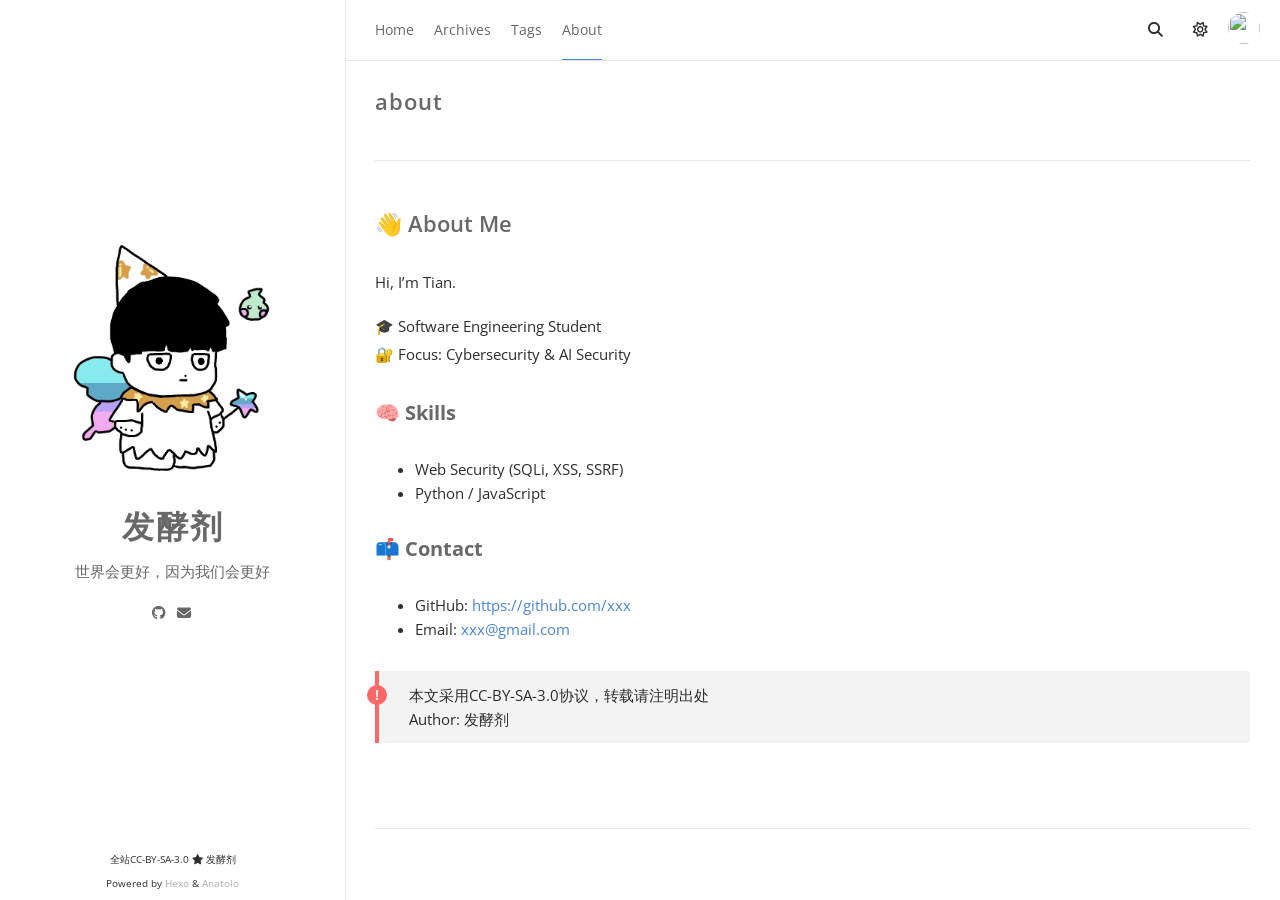
==== commit c350370d: "Site updated: 2026-03-31 11:24:54" ====
--- a/about/index.html
+++ b/about/index.html
@@ -11,6 +11,6 @@
 </ul>
 <h2 id="📫-Contact"><a href="#📫-Contact" class="headerlink" title="📫 Contact"></a>📫 Contact</h2><ul>
 <li>GitHub: <a target="_blank" rel="noopener" href="https://github.com/xxx">https://github.com/xxx</a></li>
-<li>Email: <a href="mailto:&#120;&#x78;&#120;&#x40;&#103;&#x6d;&#x61;&#105;&#x6c;&#x2e;&#99;&#x6f;&#109;">xxx@gmail.com</a></li>
+<li>Email: <a href="mailto:&#120;&#x78;&#x78;&#x40;&#x67;&#109;&#x61;&#105;&#x6c;&#x2e;&#x63;&#x6f;&#109;">xxx@gmail.com</a></li>
 </ul>
 </p></div><div class="post-footer"><div class="tip">本文采用CC-BY-SA-3.0协议，转载请注明出处<br>Author: 发酵剂</div><div class="meta"><div class="info"><span></span></div></div></div></div><script>Anatolo.comment.setConfig({"valine":{"enable":false,"appid":null,"appkey":null,"notify":false,"verify":false,"avatar":"mm","placeholder":"hello, world"},"gitment":{"enable":false,"owner":"Your GitHub ID","repo":"Repo to store comments","client_id":"Your client ID","client_secret":"Your client secret"},"gitalk":{"enable":false,"owner":"Your GitHub ID","repo":"Repo to store comments","client_id":"Your client ID","client_secret":"Your client secret"},"duoshuo":null,"disqus":null,"gentie":null})</script></div></div></div></div></main-outlet><script>(async function(){ if (Anatolo.search == null) await Anatolo.getMsg("search-init"); Anatolo.search.config = {translation:{posts:"Posts",pages:"Pages",categories:"Categories",tags:"Tags",untitled:"(Untitled)",} }; })()</script><div class="searchbox ins-search modal-cover"><div class="searchbox-container ins-search-container modal-container"><div class="searchbox-input-wrapper"><input class="searchbox-input ins-search-input" type="text" placeholder="Search..."><span class="searchbox-close"><a class="fa fa-times-circle" onclick="Anatolo.search.closeWindow();"></a></span></div><div class="searchbox-result-wrapper ins-section-wrapper"><div class="ins-section-container"><p>Seraching...</p></div></div></div></div><button class="float-button hide" id="scroll-to-top" onclick="window.scrollTo({top: 0, behavior: 'smooth'})" type="button" title="Scroll to top"><i class="fa fa-angle-up"></i></button><div class="modal-cover" id="success-indicator"><div class="modal-container indicator"><i class="fa fa-check"></i></div></div></body></html>
--- a/js_complied/bundle.css
+++ b/js_complied/bundle.css
@@ -859,978 +859,6 @@
 pre .xml .css,
 pre .xml .cdata {
   opacity: 0.5 !important;
-}@charset "UTF-8";
-.content {
-  height: auto;
-  float: right;
-  width: calc(100% - 345px);
-  margin-top: 60px;
-}
-
-.animated {
-  animation-fill-mode: both;
-  animation-duration: 0.5s;
-}
-
-.animated.hinge {
-  animation-duration: 0.5s;
-}
-
-@keyframes fadeInDown {
-  0% {
-    opacity: 0;
-    transform: translateY(-20px);
-  }
-  100% {
-    opacity: 1;
-    transform: translateY(0);
-  }
-}
-.fadeInDown {
-  animation-name: fadeInDown;
-}
-
-@keyframes fadeOutDown {
-  0% {
-    opacity: 1;
-    transform: translateY(0);
-  }
-  100% {
-    opacity: 0;
-    transform: translateY(20px);
-  }
-}
-.fadeOutDown {
-  animation-name: fadeOutDown;
-}
-
-@keyframes fadeOut {
-  0% {
-    opacity: 1;
-  }
-  100% {
-    opacity: 0;
-  }
-}
-.fadeOut {
-  animation-name: fadeOut;
-}
-
-@keyframes fadeIn {
-  0% {
-    opacity: 0;
-  }
-  100% {
-    opacity: 1;
-  }
-}
-.fadeIn {
-  animation-name: fadeIn;
-}
-
-.page-top {
-  width: calc(100% - 345px);
-  position: fixed;
-  right: 0;
-  z-index: 3;
-  transition: background-color 0.8s, border 0.8s;
-  background-color: var(--secondary);
-  height: 60px;
-  border-bottom: 1px solid var(--primary-100);
-  display: flex;
-  justify-content: space-between;
-}
-.page-top .nav {
-  list-style: none;
-  padding: 18px 0 0 10px;
-  font-size: 14px;
-  max-width: 360px;
-  overflow-x: auto;
-  overflow-y: hidden;
-}
-.page-top .nav li {
-  position: relative;
-  display: initial;
-  margin-left: 20px;
-}
-.page-top .nav a {
-  color: var(--secondary-350);
-}
-.page-top .nav a:hover {
-  color: #4786d6;
-}
-.page-top .nav a.current {
-  color: var(--secondary-350);
-  padding-bottom: 20px;
-  border-bottom: 2px solid #4786d6;
-}
-.page-top .information {
-  margin-top: 12px;
-  margin-right: 20px;
-  display: flex;
-  flex-shrink: 0;
-}
-.page-top .information .avatar {
-  flex: 1 0 auto;
-  margin-left: 20px;
-}
-.page-top .information .avatar img {
-  width: 32px;
-  height: 32px;
-  border-radius: 300px;
-}
-.page-top .information .nav_right_btn {
-  margin-top: 5px;
-  margin-right: 0px;
-}
-.page-top .information .nav_right_btn li {
-  display: initial;
-  margin-left: 30px;
-}
-.page-top .information .nav_right_btn li.btn-toggle-more {
-  display: none;
-}
-@media screen and (max-width: 900px) {
-  .page-top {
-    width: 100%;
-    white-space: nowrap;
-    overflow-x: hidden;
-    overflow-y: hidden;
-  }
-}
-@media screen and (max-width: 500px) {
-  .page-top .information {
-    background-color: var(--secondary);
-  }
-  .page-top .information .nav_right_btn.expanded li {
-    display: initial;
-  }
-  .page-top .information .nav_right_btn.expanded li.btn-toggle-more {
-    display: none;
-  }
-  .page-top .information .nav_right_btn li {
-    display: none;
-  }
-  .page-top .information .nav_right_btn li.btn-toggle-more {
-    display: initial;
-  }
-}
-
-.sidebar {
-  width: 345px;
-  -webkit-background-size: cover;
-  background-size: cover;
-  background-color: var(--secondary);
-  height: 100%;
-  transition: all 0.8s;
-  top: 0;
-  left: 0;
-  position: fixed;
-  z-index: 4;
-  border-right: 1px solid var(--primary-100);
-}
-.sidebar .logo-title {
-  text-align: center;
-  margin-top: -50px;
-}
-.sidebar .logo-title .description {
-  font-size: 14px;
-  color: var(--secondary-350);
-}
-.sidebar .logo-title .logo {
-  margin: 0 auto;
-}
-.sidebar .logo-title .title h3 {
-  text-transform: none;
-  font-size: 2rem;
-  font-weight: bold;
-  letter-spacing: 2px;
-  line-height: 1;
-  margin: 0;
-}
-.sidebar .logo-title .title a {
-  text-decoration: none;
-  color: var(--secondary-350);
-  font-size: 2rem;
-  font-weight: bold;
-}
-.sidebar .social-links {
-  list-style: none;
-  padding: 0;
-  font-size: 14px;
-  text-align: center;
-}
-.sidebar .social-links i {
-  margin-right: 3px;
-}
-.sidebar .social-links li {
-  display: inline;
-  padding: 0 4px;
-  line-height: 0;
-}
-.sidebar .social-links a {
-  color: var(--secondary-350);
-}
-.sidebar .social-links a:hover {
-  color: #4786d6;
-}
-@media screen and (max-width: 900px) {
-  .sidebar {
-    width: 100%;
-    height: auto;
-    position: relative;
-    border-right: none;
-    z-index: 1;
-    top: auto;
-  }
-  .sidebar .logo-title {
-    padding-top: 120px;
-    margin-top: 0;
-  }
-  .sidebar .logo-title .title img {
-    width: 100px;
-  }
-  .sidebar .logo-title .title h3 {
-    font-size: 20px;
-  }
-}
-
-.sidebar-top {
-  margin: auto 0;
-  display: flex;
-  flex-direction: column;
-  justify-content: center;
-  height: 100%;
-}
-.sidebar-top .ltr {
-  text-align: center;
-}
-
-.card {
-  margin-left: 5px;
-}
-
-.post {
-  transition: background-color 0.8s;
-  background-color: var(--secondary);
-  margin: 30px;
-}
-.post .post-title h1 {
-  text-transform: none;
-  font-size: 30px;
-  letter-spacing: 5px;
-  line-height: 1;
-}
-.post .post-title h2 {
-  text-transform: none;
-  letter-spacing: 1px;
-  font-size: 28px;
-  line-height: 1;
-  font-weight: 600;
-  color: var(--secondary-350);
-}
-.post .post-title h3 {
-  text-transform: none;
-  letter-spacing: 1px;
-  line-height: 1;
-  font-weight: 600;
-  color: var(--primary-high);
-  font-size: 22px;
-  margin: 0;
-}
-.post .post-title a {
-  text-decoration: none;
-  color: var(--secondary-350);
-}
-.post .post-title a:hover {
-  text-decoration: underline;
-}
-.post .post-content a {
-  text-decoration: none;
-  color: var(--tertiary);
-}
-.post .post-content a:hover {
-  color: #2f69b3;
-}
-.post .post-content h1 {
-  color: var(--secondary-350);
-  font-size: 22px;
-  font-weight: 600;
-}
-.post .post-content h2 {
-  color: var(--secondary-350);
-  font-size: 20px;
-}
-.post .post-content h3 {
-  color: var(--secondary-350);
-  font-size: 18px;
-  font-weight: 600;
-}
-.post .post-content h4 {
-  color: var(--secondary-350);
-  font-size: 17px;
-}
-.post .post-content h5 {
-  color: var(--secondary-350);
-  font-size: 16px;
-  font-weight: 600;
-}
-.post .post-content h6 {
-  color: var(--secondary-350);
-  font-size: 15px;
-}
-.post .post-footer {
-  padding: 0 0 30px 0;
-  border-bottom: 1px solid var(--primary-100);
-  transition: border 0.8s;
-}
-.post .post-footer .meta {
-  max-width: 100%;
-  height: 25px;
-  color: var(--primary-low-mid);
-}
-.post .post-footer .meta .info {
-  float: left;
-  font-size: 12px;
-}
-.post .post-footer .meta .info .date {
-  margin-right: 10px;
-}
-.post .post-footer .meta a {
-  text-decoration: none;
-  color: var(--primary-low-mid);
-  padding-right: 10px;
-}
-.post .post-footer .meta a:hover {
-  color: #4786d6;
-}
-.post .post-footer .meta i {
-  margin-right: 6px;
-}
-.post .post-footer .tags {
-  padding-bottom: 15px;
-  font-size: 13px;
-}
-.post .post-footer .tags ul {
-  list-style-type: none;
-  display: inline;
-  margin: 0;
-  padding: 0;
-}
-.post .post-footer .tags ul li {
-  list-style-type: none;
-  margin: 0;
-  padding-right: 5px;
-  display: inline;
-}
-.post .post-footer .tags a {
-  text-decoration: none;
-  color: var(--primary-450);
-  font-weight: 400;
-}
-.post .post-footer .tags a:hover {
-  text-decoration: none;
-}
-
-.pagination {
-  margin: 30px;
-  padding: 0px 0 56px 0;
-  border-bottom: 1px solid var(--primary-100);
-  transition: border 0.8s;
-}
-.pagination ul {
-  list-style: none;
-  margin: 0;
-  padding: 0;
-  height: 13px;
-}
-.pagination ul li {
-  margin: 0 2px 0 2px;
-  display: inline;
-  line-height: 1;
-}
-.pagination ul li a {
-  text-decoration: none;
-}
-.pagination .pre {
-  float: left;
-}
-.pagination .next {
-  float: right;
-}
-
-.like-reblog-buttons {
-  float: right;
-}
-
-.like-button {
-  float: right;
-  padding: 0 0 0 10px;
-}
-
-.reblog-button {
-  float: right;
-  padding: 0;
-}
-
-#install-btn {
-  position: fixed;
-  bottom: 0px;
-  right: 6px;
-}
-
-#disqus_thread {
-  margin: 30px;
-  border-bottom: 1px solid var(--primary-100);
-}
-
-.footer {
-  clear: both;
-  text-align: center;
-  font-size: 10px;
-  margin: 0 auto;
-  bottom: 0;
-  position: absolute;
-  width: 100%;
-  padding-bottom: 5px;
-  background-color: var(--secondary);
-  transition: background-color 0.8s;
-}
-.footer a {
-  color: var(--secondary-650);
-}
-.footer a:hover {
-  color: #4786d6;
-}
-
-.archive {
-  width: 100%;
-}
-
-.list-with-title {
-  font-size: 15px;
-  margin: 30px;
-  padding: 0;
-  line-height: 25px;
-}
-.list-with-title li {
-  list-style-type: none;
-  padding: 0;
-}
-.list-with-title .listing-title {
-  font-size: 24px;
-  color: var(--secondary-400);
-  font-weight: 600;
-  line-height: 2.2em;
-}
-.list-with-title .listing {
-  padding: 0;
-}
-.list-with-title .listing .listing-post {
-  padding-bottom: 5px;
-  display: flex;
-}
-.list-with-title .listing .listing-post .post-time {
-  flex: 0 0 50px;
-  float: right;
-  color: var(--secondary-800);
-  transition: color 0.8s;
-}
-.list-with-title .listing .listing-post a {
-  flex: 1 1 100%;
-  color: var(--secondary-550);
-}
-.list-with-title .listing .listing-post a:hover {
-  color: #4786d6;
-}
-
-/* share */
-.share {
-  margin: 0px 30px;
-  display: inline-flex;
-}
-.share > .share-btn {
-  width: 32px;
-  height: 32px;
-  border-radius: 300px;
-  margin-right: 5px;
-  background-color: var(--secondary-250);
-  transition: all 0.3s;
-}
-.share > .share-btn a {
-  color: var(--secondary);
-  padding: 9px;
-}
-.share > .share-btn:hover {
-  background-color: var(--primary);
-}
-.share .linkonly a {
-  padding: 9px 7px;
-}
-.share .weibo {
-  background-color: #ed6243;
-}
-.share .weibo a {
-  color: #fff;
-}
-.share .weibo:hover {
-  background-color: #9c2409;
-}
-.share .twitter {
-  background-color: #59c0fd;
-}
-.share .twitter a {
-  color: #fff;
-}
-.share .twitter:hover {
-  background-color: #2b81b3;
-}
-.share .mastodon {
-  background-color: #6d2fdf;
-}
-.share .mastodon a {
-  color: #fff;
-}
-.share .mastodon:hover {
-  background-color: #4003b1;
-}
-
-/* about */
-.about {
-  margin: 30px;
-}
-.about h3 {
-  font-size: 22px;
-}
-
-/* links */
-.links {
-  margin: 30px;
-}
-.links h3 {
-  font-size: 22px;
-}
-.links a {
-  cursor: pointer;
-}
-
-/* Comment style */
-.comment-count {
-  color: var(--secondary-400);
-}
-
-.tab-community {
-  color: var(--secondary-400);
-}
-
-.read_more {
-  font-size: 14px;
-}
-
-.back-button {
-  padding-top: 30px;
-  max-width: 100px;
-  padding-left: 40px;
-  float: left;
-}
-
-/* 默认评论样式 */
-#fb_comments_container {
-  margin: 30px;
-}
-
-/* button style */
-a.btn {
-  color: var(--secondary-550);
-  font-weight: 400;
-}
-
-.btn {
-  display: inline-block;
-  position: relative;
-  outline: 0;
-  color: var(--primary-450);
-  background: transparent;
-  font-size: 14px;
-  text-align: center;
-  text-decoration: none;
-  cursor: pointer;
-  border: 1px solid var(--primary-150);
-  white-space: nowrap;
-  font-weight: 400;
-  font-style: normal;
-  border-radius: 999em;
-  transition: color 0.8s, border 0.8s;
-}
-
-.btn:hover {
-  display: inline-block;
-  position: relative;
-  outline: 0px;
-  color: var(--primary-650);
-  background: transparent;
-  font-size: 14px;
-  text-align: center;
-  text-decoration: none;
-  cursor: pointer;
-  border: 1px solid var(--secondary-250);
-  white-space: nowrap;
-  font-weight: 400;
-  font-style: normal;
-  border-radius: 999em;
-}
-
-[role=back] {
-  padding: 0.5em 1.25em;
-  line-height: 1.666em;
-}
-
-[role=home] {
-  padding: 0.5em 1.25em;
-  line-height: 1.666em;
-}
-
-[role=navigation] {
-  padding: 0.5em 1.25em;
-  line-height: 1.666em;
-}
-
-[role=tags] {
-  padding: 6px 12px;
-}
-
-/* Menu样式 */
-.menu {
-  float: right;
-  padding-top: 30px;
-}
-.menu .btn-down {
-  margin: 0px;
-}
-.menu .btn-down li {
-  list-style: none;
-  width: 100px;
-}
-.menu .btn-down li a {
-  display: inline-block;
-  position: relative;
-  padding: 0.5em 1.25em;
-  outline: 0;
-  color: var(--primary-450);
-  background: transparent;
-  font-size: 14px;
-  text-align: center;
-  text-decoration: none;
-  cursor: pointer;
-  border: 1px solid var(--primary-150);
-  white-space: nowrap;
-  font-weight: 400;
-  font-style: normal;
-  border-radius: 999em;
-  margin-top: 5px;
-}
-.menu .btn-down li a:hover {
-  position: relative;
-  padding: 0.5em 1.25em;
-  outline: 0;
-  color: var(--secondary);
-  background: #3cbd10;
-  font-size: 14px;
-  text-align: center;
-  text-decoration: none;
-  cursor: pointer;
-  border: 1px solid var(--primary-150);
-  white-space: nowrap;
-  font-weight: 400;
-  font-style: normal;
-  border-radius: 999em;
-  margin-top: 5px;
-}
-.menu .btn-down div {
-  position: absolute;
-  visibility: hidden;
-  width: 100px;
-  float: right;
-}
-
-.page_404 {
-  text-align: center;
-  padding-top: 50px;
-}
-
-/* Tag style */
-.tag_btn {
-  align-items: center;
-  border-radius: 100px;
-  color: var(--secondary-250);
-  display: inline-flex;
-  justify-content: center;
-  padding-left: 0.75em;
-  padding-right: 0em;
-  white-space: nowrap;
-  margin: 10px;
-}
-.tag_btn i {
-  margin: 8px;
-}
-.tag_btn .tag_count {
-  align-items: center;
-  border-radius: 100px;
-  color: var(--secondary-250);
-  display: inline-flex;
-  font-size: 0.5rem;
-  width: 15px;
-  height: 15px;
-  justify-content: center;
-  line-height: 1.5;
-  padding: 5px;
-  margin: 5px;
-  white-space: nowrap;
-  background-color: var(--secondary-900);
-  transition: background-color 0.8s;
-}
-
-/* TOC style */
-.tocmenu {
-  align-items: center;
-  border-top: 1px solid var(--primary-100);
-  text-align: center;
-  font-size: 13px;
-  margin: 0 auto;
-  width: 100%;
-  list-style: none;
-  position: relative;
-}
-
-.toclist-container {
-  overflow-y: auto;
-  max-height: calc(100vh - 600px);
-}
-.toclist-container::-webkit-scrollbar-thumb {
-  color: #4786d6;
-  background-color: #4786d6;
-}
-.toclist-container::-webkit-scrollbar {
-  width: 2px;
-  color: #4786d6;
-  height: auto;
-}
-
-.toclist {
-  /* width: max-content; */
-  border-top: none;
-  padding: 0px 30px;
-  display: inline-block;
-  text-align: left;
-}
-
-.in-page.toc-container {
-  display: none;
-}
-
-@media screen and (max-width: 900px) {
-  .post-title h3 {
-    line-height: 1.6;
-  }
-  .content {
-    margin-top: 0px;
-    top: auto;
-    width: 100%;
-    z-index: 2;
-    /* position: absolute; */
-  }
-  .footer {
-    display: none;
-  }
-  .tocmenu {
-    border-bottom: 1px solid var(--primary-100);
-    position: relative;
-    text-align: left;
-  }
-  .toc-mobile .toc-button {
-    position: fixed;
-    z-index: 900;
-    background: #4786d6;
-    color: var(--secondary);
-    padding: 8px 15px;
-    bottom: 0;
-    right: 0;
-  }
-  .toc-mobile:hover .in-page.toc-container {
-    right: 0;
-  }
-  .toclist-container {
-    height: auto;
-    max-height: calc(100vh - 110px);
-  }
-  .in-sidebar.toc-container {
-    display: none;
-  }
-  .in-page.toc-container {
-    display: block;
-    border-left: 1px solid var(--primary-100);
-    position: fixed;
-    bottom: 0px;
-    right: -300px;
-    width: 300px;
-    transition: all 0.4s;
-    background-color: var(--secondary);
-    z-index: 999;
-  }
-  .in-page.toc-container .toc-toggle summary {
-    background: #4786d6;
-    transition: color 0.8s;
-    color: var(--secondary);
-    padding: 5px 10px;
-  }
-  .in-page.toc-container .toc-toggle[open] summary {
-    color: #4786d6;
-    transition: background-color 0.8s;
-    background: var(--secondary);
-    padding: 4px;
-    text-align: center;
-  }
-}
-.friend-link-container {
-  display: inline-block;
-}
-
-.friend-link-box {
-  width: 350px;
-  margin: 10px;
-  padding: 10px;
-  border: 1px solid var(--primary-100);
-  border-radius: 10px;
-  display: grid;
-  grid-template: auto/84px auto;
-}
-
-.friend-link-meta {
-  padding: 10px;
-}
-
-.friend-link-title {
-  font-weight: 700;
-}
-
-.friend-link-avatar {
-  width: 64px;
-  margin-right: 10px;
-}
-
-.friend-link-avatar img {
-  width: 64px;
-}
-
-.float-button {
-  position: fixed;
-  width: 50px;
-  height: 50px;
-  background-color: var(--secondary);
-  border: 1px solid var(--primary-300);
-  right: 10px;
-  border-radius: 100%;
-  transition: all 0.3s;
-}
-.float-button:hover {
-  background-color: var(--secondary-950);
-}
-.float-button:active {
-  background-color: var(--secondary-900);
-}
-.float-button.hide {
-  transform: translateX(100px);
-}
-.float-button i {
-  font-size: 200%;
-  color: var(--primary-500);
-}
-.float-button#scroll-to-top {
-  bottom: 50px;
-}
-
-.modal-cover {
-  display: none;
-  perspective: 50em;
-  top: 0;
-  left: 0;
-  width: 100%;
-  height: 100%;
-  z-index: 100;
-  background: rgba(0, 0, 0, 0.7);
-  transform-origin: 0%;
-  perspective-origin: top center;
-}
-
-.modal-cover.show {
-  display: block;
-}
-
-.modal-cover,
-.modal-cover .modal-container {
-  position: fixed;
-  overflow: hidden;
-}
-
-.modal-cover .modal-container {
-  left: 50%;
-  z-index: 101;
-}
-
-.indicator {
-  top: 50vh;
-  transform: translate(-35px, -35px);
-  width: 70px;
-  height: 70px;
-  border-radius: 10px;
-  background: var(--secondary);
-  display: flex;
-  align-items: center;
-  justify-content: center;
-}
-.indicator i {
-  font-size: 300%;
-  color: var(--primary-800);
-}
-
-.tip {
-  position: relative;
-  margin: 2em 0;
-  padding: 12px 24px 12px 30px;
-  border-left: 4px solid #f66;
-  border-top-right-radius: 2px;
-  border-bottom-right-radius: 2px;
-  background-color: var(--secondary-950);
-}
-.tip:before {
-  position: absolute;
-  top: 14px;
-  left: -12px;
-  content: "!";
-  width: 20px;
-  height: 20px;
-  border-radius: 100%;
-  transition: color 0.8s;
-  color: var(--secondary);
-  font-size: 14px;
-  line-height: 20px;
-  font-weight: bold;
-  text-align: center;
-  background-color: #f66;
-  font-family: "Dosis", "Source Sans Pro", "Helvetica Neue", Arial, sans-serif;
-}
-
-.toc {
-  border: 1px solid #f0f0f0;
-  margin-bottom: 20px;
-  padding: 10px 30px;
-}
-
-.tag_box {
-  position: relative;
-  width: 80%;
-  margin-top: 1%;
-  margin-left: 7.2%;
 }html[theme=default] {
   --primary-rgb: 22, 22, 22;
   --primary: rgb(22, 22, 22);
@@ -2455,6 +1483,978 @@
 
 .katex .katex-html {
   display: none;
+}@charset "UTF-8";
+.content {
+  height: auto;
+  float: right;
+  width: calc(100% - 345px);
+  margin-top: 60px;
+}
+
+.animated {
+  animation-fill-mode: both;
+  animation-duration: 0.5s;
+}
+
+.animated.hinge {
+  animation-duration: 0.5s;
+}
+
+@keyframes fadeInDown {
+  0% {
+    opacity: 0;
+    transform: translateY(-20px);
+  }
+  100% {
+    opacity: 1;
+    transform: translateY(0);
+  }
+}
+.fadeInDown {
+  animation-name: fadeInDown;
+}
+
+@keyframes fadeOutDown {
+  0% {
+    opacity: 1;
+    transform: translateY(0);
+  }
+  100% {
+    opacity: 0;
+    transform: translateY(20px);
+  }
+}
+.fadeOutDown {
+  animation-name: fadeOutDown;
+}
+
+@keyframes fadeOut {
+  0% {
+    opacity: 1;
+  }
+  100% {
+    opacity: 0;
+  }
+}
+.fadeOut {
+  animation-name: fadeOut;
+}
+
+@keyframes fadeIn {
+  0% {
+    opacity: 0;
+  }
+  100% {
+    opacity: 1;
+  }
+}
+.fadeIn {
+  animation-name: fadeIn;
+}
+
+.page-top {
+  width: calc(100% - 345px);
+  position: fixed;
+  right: 0;
+  z-index: 3;
+  transition: background-color 0.8s, border 0.8s;
+  background-color: var(--secondary);
+  height: 60px;
+  border-bottom: 1px solid var(--primary-100);
+  display: flex;
+  justify-content: space-between;
+}
+.page-top .nav {
+  list-style: none;
+  padding: 18px 0 0 10px;
+  font-size: 14px;
+  max-width: 360px;
+  overflow-x: auto;
+  overflow-y: hidden;
+}
+.page-top .nav li {
+  position: relative;
+  display: initial;
+  margin-left: 20px;
+}
+.page-top .nav a {
+  color: var(--secondary-350);
+}
+.page-top .nav a:hover {
+  color: #4786d6;
+}
+.page-top .nav a.current {
+  color: var(--secondary-350);
+  padding-bottom: 20px;
+  border-bottom: 2px solid #4786d6;
+}
+.page-top .information {
+  margin-top: 12px;
+  margin-right: 20px;
+  display: flex;
+  flex-shrink: 0;
+}
+.page-top .information .avatar {
+  flex: 1 0 auto;
+  margin-left: 20px;
+}
+.page-top .information .avatar img {
+  width: 32px;
+  height: 32px;
+  border-radius: 300px;
+}
+.page-top .information .nav_right_btn {
+  margin-top: 5px;
+  margin-right: 0px;
+}
+.page-top .information .nav_right_btn li {
+  display: initial;
+  margin-left: 30px;
+}
+.page-top .information .nav_right_btn li.btn-toggle-more {
+  display: none;
+}
+@media screen and (max-width: 900px) {
+  .page-top {
+    width: 100%;
+    white-space: nowrap;
+    overflow-x: hidden;
+    overflow-y: hidden;
+  }
+}
+@media screen and (max-width: 500px) {
+  .page-top .information {
+    background-color: var(--secondary);
+  }
+  .page-top .information .nav_right_btn.expanded li {
+    display: initial;
+  }
+  .page-top .information .nav_right_btn.expanded li.btn-toggle-more {
+    display: none;
+  }
+  .page-top .information .nav_right_btn li {
+    display: none;
+  }
+  .page-top .information .nav_right_btn li.btn-toggle-more {
+    display: initial;
+  }
+}
+
+.sidebar {
+  width: 345px;
+  -webkit-background-size: cover;
+  background-size: cover;
+  background-color: var(--secondary);
+  height: 100%;
+  transition: all 0.8s;
+  top: 0;
+  left: 0;
+  position: fixed;
+  z-index: 4;
+  border-right: 1px solid var(--primary-100);
+}
+.sidebar .logo-title {
+  text-align: center;
+  margin-top: -50px;
+}
+.sidebar .logo-title .description {
+  font-size: 14px;
+  color: var(--secondary-350);
+}
+.sidebar .logo-title .logo {
+  margin: 0 auto;
+}
+.sidebar .logo-title .title h3 {
+  text-transform: none;
+  font-size: 2rem;
+  font-weight: bold;
+  letter-spacing: 2px;
+  line-height: 1;
+  margin: 0;
+}
+.sidebar .logo-title .title a {
+  text-decoration: none;
+  color: var(--secondary-350);
+  font-size: 2rem;
+  font-weight: bold;
+}
+.sidebar .social-links {
+  list-style: none;
+  padding: 0;
+  font-size: 14px;
+  text-align: center;
+}
+.sidebar .social-links i {
+  margin-right: 3px;
+}
+.sidebar .social-links li {
+  display: inline;
+  padding: 0 4px;
+  line-height: 0;
+}
+.sidebar .social-links a {
+  color: var(--secondary-350);
+}
+.sidebar .social-links a:hover {
+  color: #4786d6;
+}
+@media screen and (max-width: 900px) {
+  .sidebar {
+    width: 100%;
+    height: auto;
+    position: relative;
+    border-right: none;
+    z-index: 1;
+    top: auto;
+  }
+  .sidebar .logo-title {
+    padding-top: 120px;
+    margin-top: 0;
+  }
+  .sidebar .logo-title .title img {
+    width: 100px;
+  }
+  .sidebar .logo-title .title h3 {
+    font-size: 20px;
+  }
+}
+
+.sidebar-top {
+  margin: auto 0;
+  display: flex;
+  flex-direction: column;
+  justify-content: center;
+  height: 100%;
+}
+.sidebar-top .ltr {
+  text-align: center;
+}
+
+.card {
+  margin-left: 5px;
+}
+
+.post {
+  transition: background-color 0.8s;
+  background-color: var(--secondary);
+  margin: 30px;
+}
+.post .post-title h1 {
+  text-transform: none;
+  font-size: 30px;
+  letter-spacing: 5px;
+  line-height: 1;
+}
+.post .post-title h2 {
+  text-transform: none;
+  letter-spacing: 1px;
+  font-size: 28px;
+  line-height: 1;
+  font-weight: 600;
+  color: var(--secondary-350);
+}
+.post .post-title h3 {
+  text-transform: none;
+  letter-spacing: 1px;
+  line-height: 1;
+  font-weight: 600;
+  color: var(--primary-high);
+  font-size: 22px;
+  margin: 0;
+}
+.post .post-title a {
+  text-decoration: none;
+  color: var(--secondary-350);
+}
+.post .post-title a:hover {
+  text-decoration: underline;
+}
+.post .post-content a {
+  text-decoration: none;
+  color: var(--tertiary);
+}
+.post .post-content a:hover {
+  color: #2f69b3;
+}
+.post .post-content h1 {
+  color: var(--secondary-350);
+  font-size: 22px;
+  font-weight: 600;
+}
+.post .post-content h2 {
+  color: var(--secondary-350);
+  font-size: 20px;
+}
+.post .post-content h3 {
+  color: var(--secondary-350);
+  font-size: 18px;
+  font-weight: 600;
+}
+.post .post-content h4 {
+  color: var(--secondary-350);
+  font-size: 17px;
+}
+.post .post-content h5 {
+  color: var(--secondary-350);
+  font-size: 16px;
+  font-weight: 600;
+}
+.post .post-content h6 {
+  color: var(--secondary-350);
+  font-size: 15px;
+}
+.post .post-footer {
+  padding: 0 0 30px 0;
+  border-bottom: 1px solid var(--primary-100);
+  transition: border 0.8s;
+}
+.post .post-footer .meta {
+  max-width: 100%;
+  height: 25px;
+  color: var(--primary-low-mid);
+}
+.post .post-footer .meta .info {
+  float: left;
+  font-size: 12px;
+}
+.post .post-footer .meta .info .date {
+  margin-right: 10px;
+}
+.post .post-footer .meta a {
+  text-decoration: none;
+  color: var(--primary-low-mid);
+  padding-right: 10px;
+}
+.post .post-footer .meta a:hover {
+  color: #4786d6;
+}
+.post .post-footer .meta i {
+  margin-right: 6px;
+}
+.post .post-footer .tags {
+  padding-bottom: 15px;
+  font-size: 13px;
+}
+.post .post-footer .tags ul {
+  list-style-type: none;
+  display: inline;
+  margin: 0;
+  padding: 0;
+}
+.post .post-footer .tags ul li {
+  list-style-type: none;
+  margin: 0;
+  padding-right: 5px;
+  display: inline;
+}
+.post .post-footer .tags a {
+  text-decoration: none;
+  color: var(--primary-450);
+  font-weight: 400;
+}
+.post .post-footer .tags a:hover {
+  text-decoration: none;
+}
+
+.pagination {
+  margin: 30px;
+  padding: 0px 0 56px 0;
+  border-bottom: 1px solid var(--primary-100);
+  transition: border 0.8s;
+}
+.pagination ul {
+  list-style: none;
+  margin: 0;
+  padding: 0;
+  height: 13px;
+}
+.pagination ul li {
+  margin: 0 2px 0 2px;
+  display: inline;
+  line-height: 1;
+}
+.pagination ul li a {
+  text-decoration: none;
+}
+.pagination .pre {
+  float: left;
+}
+.pagination .next {
+  float: right;
+}
+
+.like-reblog-buttons {
+  float: right;
+}
+
+.like-button {
+  float: right;
+  padding: 0 0 0 10px;
+}
+
+.reblog-button {
+  float: right;
+  padding: 0;
+}
+
+#install-btn {
+  position: fixed;
+  bottom: 0px;
+  right: 6px;
+}
+
+#disqus_thread {
+  margin: 30px;
+  border-bottom: 1px solid var(--primary-100);
+}
+
+.footer {
+  clear: both;
+  text-align: center;
+  font-size: 10px;
+  margin: 0 auto;
+  bottom: 0;
+  position: absolute;
+  width: 100%;
+  padding-bottom: 5px;
+  background-color: var(--secondary);
+  transition: background-color 0.8s;
+}
+.footer a {
+  color: var(--secondary-650);
+}
+.footer a:hover {
+  color: #4786d6;
+}
+
+.archive {
+  width: 100%;
+}
+
+.list-with-title {
+  font-size: 15px;
+  margin: 30px;
+  padding: 0;
+  line-height: 25px;
+}
+.list-with-title li {
+  list-style-type: none;
+  padding: 0;
+}
+.list-with-title .listing-title {
+  font-size: 24px;
+  color: var(--secondary-400);
+  font-weight: 600;
+  line-height: 2.2em;
+}
+.list-with-title .listing {
+  padding: 0;
+}
+.list-with-title .listing .listing-post {
+  padding-bottom: 5px;
+  display: flex;
+}
+.list-with-title .listing .listing-post .post-time {
+  flex: 0 0 50px;
+  float: right;
+  color: var(--secondary-800);
+  transition: color 0.8s;
+}
+.list-with-title .listing .listing-post a {
+  flex: 1 1 100%;
+  color: var(--secondary-550);
+}
+.list-with-title .listing .listing-post a:hover {
+  color: #4786d6;
+}
+
+/* share */
+.share {
+  margin: 0px 30px;
+  display: inline-flex;
+}
+.share > .share-btn {
+  width: 32px;
+  height: 32px;
+  border-radius: 300px;
+  margin-right: 5px;
+  background-color: var(--secondary-250);
+  transition: all 0.3s;
+}
+.share > .share-btn a {
+  color: var(--secondary);
+  padding: 9px;
+}
+.share > .share-btn:hover {
+  background-color: var(--primary);
+}
+.share .linkonly a {
+  padding: 9px 7px;
+}
+.share .weibo {
+  background-color: #ed6243;
+}
+.share .weibo a {
+  color: #fff;
+}
+.share .weibo:hover {
+  background-color: #9c2409;
+}
+.share .twitter {
+  background-color: #59c0fd;
+}
+.share .twitter a {
+  color: #fff;
+}
+.share .twitter:hover {
+  background-color: #2b81b3;
+}
+.share .mastodon {
+  background-color: #6d2fdf;
+}
+.share .mastodon a {
+  color: #fff;
+}
+.share .mastodon:hover {
+  background-color: #4003b1;
+}
+
+/* about */
+.about {
+  margin: 30px;
+}
+.about h3 {
+  font-size: 22px;
+}
+
+/* links */
+.links {
+  margin: 30px;
+}
+.links h3 {
+  font-size: 22px;
+}
+.links a {
+  cursor: pointer;
+}
+
+/* Comment style */
+.comment-count {
+  color: var(--secondary-400);
+}
+
+.tab-community {
+  color: var(--secondary-400);
+}
+
+.read_more {
+  font-size: 14px;
+}
+
+.back-button {
+  padding-top: 30px;
+  max-width: 100px;
+  padding-left: 40px;
+  float: left;
+}
+
+/* 默认评论样式 */
+#fb_comments_container {
+  margin: 30px;
+}
+
+/* button style */
+a.btn {
+  color: var(--secondary-550);
+  font-weight: 400;
+}
+
+.btn {
+  display: inline-block;
+  position: relative;
+  outline: 0;
+  color: var(--primary-450);
+  background: transparent;
+  font-size: 14px;
+  text-align: center;
+  text-decoration: none;
+  cursor: pointer;
+  border: 1px solid var(--primary-150);
+  white-space: nowrap;
+  font-weight: 400;
+  font-style: normal;
+  border-radius: 999em;
+  transition: color 0.8s, border 0.8s;
+}
+
+.btn:hover {
+  display: inline-block;
+  position: relative;
+  outline: 0px;
+  color: var(--primary-650);
+  background: transparent;
+  font-size: 14px;
+  text-align: center;
+  text-decoration: none;
+  cursor: pointer;
+  border: 1px solid var(--secondary-250);
+  white-space: nowrap;
+  font-weight: 400;
+  font-style: normal;
+  border-radius: 999em;
+}
+
+[role=back] {
+  padding: 0.5em 1.25em;
+  line-height: 1.666em;
+}
+
+[role=home] {
+  padding: 0.5em 1.25em;
+  line-height: 1.666em;
+}
+
+[role=navigation] {
+  padding: 0.5em 1.25em;
+  line-height: 1.666em;
+}
+
+[role=tags] {
+  padding: 6px 12px;
+}
+
+/* Menu样式 */
+.menu {
+  float: right;
+  padding-top: 30px;
+}
+.menu .btn-down {
+  margin: 0px;
+}
+.menu .btn-down li {
+  list-style: none;
+  width: 100px;
+}
+.menu .btn-down li a {
+  display: inline-block;
+  position: relative;
+  padding: 0.5em 1.25em;
+  outline: 0;
+  color: var(--primary-450);
+  background: transparent;
+  font-size: 14px;
+  text-align: center;
+  text-decoration: none;
+  cursor: pointer;
+  border: 1px solid var(--primary-150);
+  white-space: nowrap;
+  font-weight: 400;
+  font-style: normal;
+  border-radius: 999em;
+  margin-top: 5px;
+}
+.menu .btn-down li a:hover {
+  position: relative;
+  padding: 0.5em 1.25em;
+  outline: 0;
+  color: var(--secondary);
+  background: #3cbd10;
+  font-size: 14px;
+  text-align: center;
+  text-decoration: none;
+  cursor: pointer;
+  border: 1px solid var(--primary-150);
+  white-space: nowrap;
+  font-weight: 400;
+  font-style: normal;
+  border-radius: 999em;
+  margin-top: 5px;
+}
+.menu .btn-down div {
+  position: absolute;
+  visibility: hidden;
+  width: 100px;
+  float: right;
+}
+
+.page_404 {
+  text-align: center;
+  padding-top: 50px;
+}
+
+/* Tag style */
+.tag_btn {
+  align-items: center;
+  border-radius: 100px;
+  color: var(--secondary-250);
+  display: inline-flex;
+  justify-content: center;
+  padding-left: 0.75em;
+  padding-right: 0em;
+  white-space: nowrap;
+  margin: 10px;
+}
+.tag_btn i {
+  margin: 8px;
+}
+.tag_btn .tag_count {
+  align-items: center;
+  border-radius: 100px;
+  color: var(--secondary-250);
+  display: inline-flex;
+  font-size: 0.5rem;
+  width: 15px;
+  height: 15px;
+  justify-content: center;
+  line-height: 1.5;
+  padding: 5px;
+  margin: 5px;
+  white-space: nowrap;
+  background-color: var(--secondary-900);
+  transition: background-color 0.8s;
+}
+
+/* TOC style */
+.tocmenu {
+  align-items: center;
+  border-top: 1px solid var(--primary-100);
+  text-align: center;
+  font-size: 13px;
+  margin: 0 auto;
+  width: 100%;
+  list-style: none;
+  position: relative;
+}
+
+.toclist-container {
+  overflow-y: auto;
+  max-height: calc(100vh - 600px);
+}
+.toclist-container::-webkit-scrollbar-thumb {
+  color: #4786d6;
+  background-color: #4786d6;
+}
+.toclist-container::-webkit-scrollbar {
+  width: 2px;
+  color: #4786d6;
+  height: auto;
+}
+
+.toclist {
+  /* width: max-content; */
+  border-top: none;
+  padding: 0px 30px;
+  display: inline-block;
+  text-align: left;
+}
+
+.in-page.toc-container {
+  display: none;
+}
+
+@media screen and (max-width: 900px) {
+  .post-title h3 {
+    line-height: 1.6;
+  }
+  .content {
+    margin-top: 0px;
+    top: auto;
+    width: 100%;
+    z-index: 2;
+    /* position: absolute; */
+  }
+  .footer {
+    display: none;
+  }
+  .tocmenu {
+    border-bottom: 1px solid var(--primary-100);
+    position: relative;
+    text-align: left;
+  }
+  .toc-mobile .toc-button {
+    position: fixed;
+    z-index: 900;
+    background: #4786d6;
+    color: var(--secondary);
+    padding: 8px 15px;
+    bottom: 0;
+    right: 0;
+  }
+  .toc-mobile:hover .in-page.toc-container {
+    right: 0;
+  }
+  .toclist-container {
+    height: auto;
+    max-height: calc(100vh - 110px);
+  }
+  .in-sidebar.toc-container {
+    display: none;
+  }
+  .in-page.toc-container {
+    display: block;
+    border-left: 1px solid var(--primary-100);
+    position: fixed;
+    bottom: 0px;
+    right: -300px;
+    width: 300px;
+    transition: all 0.4s;
+    background-color: var(--secondary);
+    z-index: 999;
+  }
+  .in-page.toc-container .toc-toggle summary {
+    background: #4786d6;
+    transition: color 0.8s;
+    color: var(--secondary);
+    padding: 5px 10px;
+  }
+  .in-page.toc-container .toc-toggle[open] summary {
+    color: #4786d6;
+    transition: background-color 0.8s;
+    background: var(--secondary);
+    padding: 4px;
+    text-align: center;
+  }
+}
+.friend-link-container {
+  display: inline-block;
+}
+
+.friend-link-box {
+  width: 350px;
+  margin: 10px;
+  padding: 10px;
+  border: 1px solid var(--primary-100);
+  border-radius: 10px;
+  display: grid;
+  grid-template: auto/84px auto;
+}
+
+.friend-link-meta {
+  padding: 10px;
+}
+
+.friend-link-title {
+  font-weight: 700;
+}
+
+.friend-link-avatar {
+  width: 64px;
+  margin-right: 10px;
+}
+
+.friend-link-avatar img {
+  width: 64px;
+}
+
+.float-button {
+  position: fixed;
+  width: 50px;
+  height: 50px;
+  background-color: var(--secondary);
+  border: 1px solid var(--primary-300);
+  right: 10px;
+  border-radius: 100%;
+  transition: all 0.3s;
+}
+.float-button:hover {
+  background-color: var(--secondary-950);
+}
+.float-button:active {
+  background-color: var(--secondary-900);
+}
+.float-button.hide {
+  transform: translateX(100px);
+}
+.float-button i {
+  font-size: 200%;
+  color: var(--primary-500);
+}
+.float-button#scroll-to-top {
+  bottom: 50px;
+}
+
+.modal-cover {
+  display: none;
+  perspective: 50em;
+  top: 0;
+  left: 0;
+  width: 100%;
+  height: 100%;
+  z-index: 100;
+  background: rgba(0, 0, 0, 0.7);
+  transform-origin: 0%;
+  perspective-origin: top center;
+}
+
+.modal-cover.show {
+  display: block;
+}
+
+.modal-cover,
+.modal-cover .modal-container {
+  position: fixed;
+  overflow: hidden;
+}
+
+.modal-cover .modal-container {
+  left: 50%;
+  z-index: 101;
+}
+
+.indicator {
+  top: 50vh;
+  transform: translate(-35px, -35px);
+  width: 70px;
+  height: 70px;
+  border-radius: 10px;
+  background: var(--secondary);
+  display: flex;
+  align-items: center;
+  justify-content: center;
+}
+.indicator i {
+  font-size: 300%;
+  color: var(--primary-800);
+}
+
+.tip {
+  position: relative;
+  margin: 2em 0;
+  padding: 12px 24px 12px 30px;
+  border-left: 4px solid #f66;
+  border-top-right-radius: 2px;
+  border-bottom-right-radius: 2px;
+  background-color: var(--secondary-950);
+}
+.tip:before {
+  position: absolute;
+  top: 14px;
+  left: -12px;
+  content: "!";
+  width: 20px;
+  height: 20px;
+  border-radius: 100%;
+  transition: color 0.8s;
+  color: var(--secondary);
+  font-size: 14px;
+  line-height: 20px;
+  font-weight: bold;
+  text-align: center;
+  background-color: #f66;
+  font-family: "Dosis", "Source Sans Pro", "Helvetica Neue", Arial, sans-serif;
+}
+
+.toc {
+  border: 1px solid #f0f0f0;
+  margin-bottom: 20px;
+  padding: 10px 30px;
+}
+
+.tag_box {
+  position: relative;
+  width: 80%;
+  margin-top: 1%;
+  margin-left: 7.2%;
 }.searchbox .searchbox-selectable {
   cursor: pointer;
 }
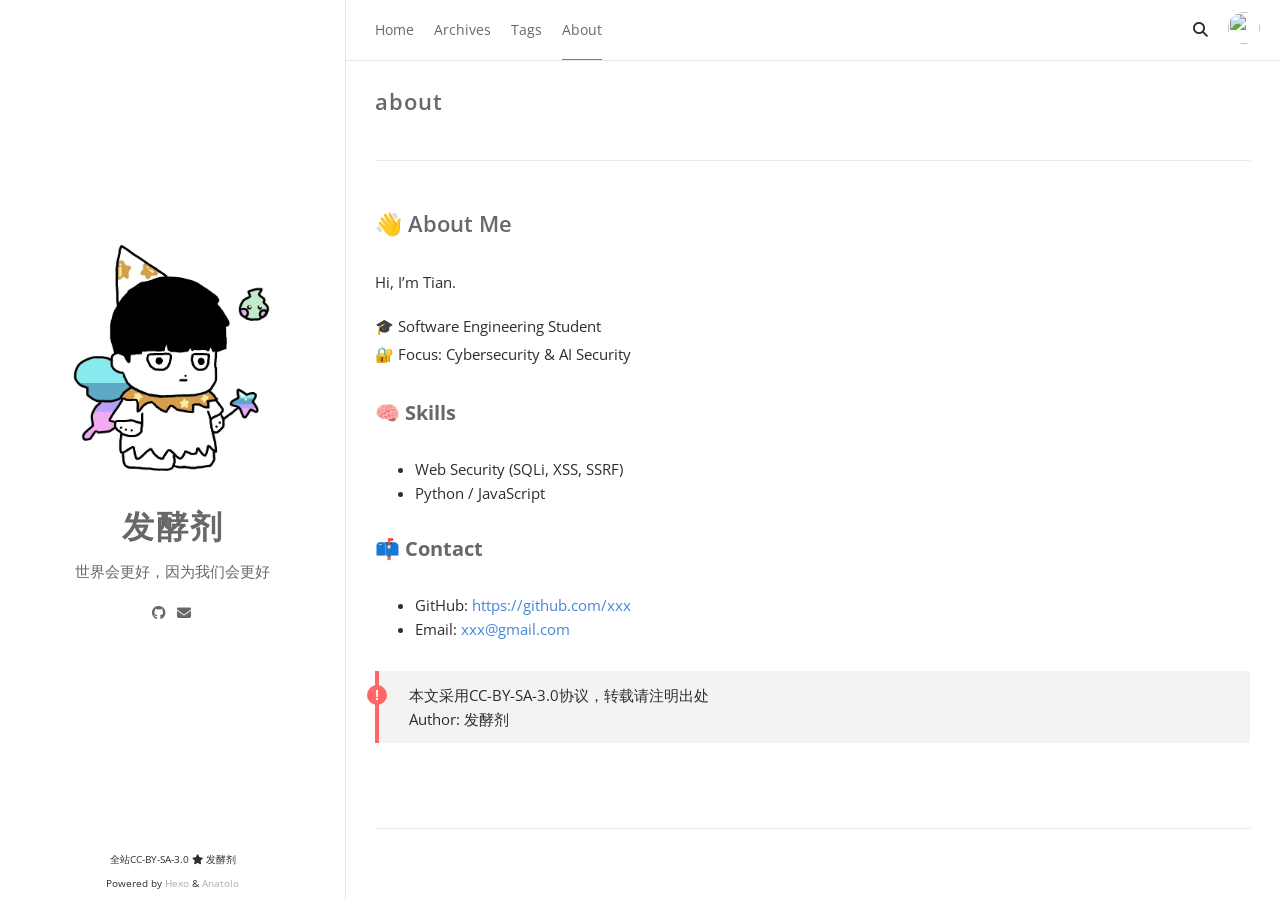
==== commit b8afc0ca: "Site updated: 2026-05-30 12:05:27" ====
--- a/about/index.html
+++ b/about/index.html
@@ -1,8 +1,8 @@
-<!DOCTYPE html><html lang="zh-CN" theme="default"><head><meta charset="utf-8"><meta name="X-UA-Compatible" content="IE=edge"><meta name="author" content="发酵剂"><title>about · 发酵剂</title><meta name="description" content="👋 About MeHi, I’m Tian.
+<!DOCTYPE html><html lang="zh-CN" theme="light"><head><meta charset="utf-8"><meta name="X-UA-Compatible" content="IE=edge"><meta name="author" content="发酵剂"><title>about · 发酵剂</title><meta name="description" content="👋 About MeHi, I’m Tian.
 🎓 Software Engineering Student🔐 Focus: Cybersecurity &amp;amp; AI Security  
 🧠 Skills
 Web Security (SQLi, XSS, SSRF)
-Python &amp;#"><meta name="keywords" content="Blog,博客,Tian's blog"><meta content="width=device-width, initial-scale=1.0, maximum-scale=1.0, user-scalable=0" name="viewport"><meta content="yes" name="apple-mobile-web-app-capable"><meta content="black" name="apple-mobile-web-app-status-bar-style"><meta content="telephone=no" name="format-detection"><meta id="site_data_static" data-url="/"><meta name="renderer" content="webkit"><link rel="shortcut icon" type="image/x-icon" href="/images/favicon.webp"><link rel="stylesheet" href="/js_complied/bundle.css"><link rel="stylesheet" href="/css/font-awesome.min.css"><link rel="alternate" type="application/atom+xml" title="ATOM 1.0" href="/atom.xml"><link rel="preconnect" href="https://fonts.googleapis.com"><link rel="preconnect" href="https://fonts.gstatic.com" crossorigin><link href="https://fonts.googleapis.com/css2?family=Open+Sans:ital,wght@0,300..800;1,300..800&amp;display=swap" rel="stylesheet"><script src="/js_complied/bundle.js"></script><script>Anatolo.comment.setConfig({"valine":{"enable":false,"appid":null,"appkey":null,"notify":false,"verify":false,"avatar":"mm","placeholder":"hello, world"},"gitment":{"enable":false,"owner":"Your GitHub ID","repo":"Repo to store comments","client_id":"Your client ID","client_secret":"Your client secret"},"gitalk":{"enable":false,"owner":"Your GitHub ID","repo":"Repo to store comments","client_id":"Your client ID","client_secret":"Your client secret"},"duoshuo":null,"disqus":null,"gentie":null})</script><meta name="generator" content="Hexo 8.1.1"></head><body> <main-outlet><div class="page-top animated"><div class="nav"><li><a href="/">Home</a></li><li><a href="/archives">Archives</a></li><li><a href="/tags">Tags</a></li><li><a class="current" href="/about">About</a></li></div><div class="information"><div class="nav_right_btn"><li class="btn-toggle-more"><i class="fa fa-ellipsis"></i></li><li class="btn-search"><a class="fa fa-search" onclick="Anatolo.search.openWindow();"></a></li><li class="btn-toggle-theme"><a class="far fa-sun" onclick="Anatolo.darkLightToggle();"></a></li></div><div class="avatar"><img src="/images/logo.webp"></div></div></div><div class="sidebar animated"><div class="sidebar-top"><div class="logo-title"><div class="title"><img src="/images/logo@2x.webp" style="width:220px;" alt="favicon"><h3 title=""><a href="/">发酵剂</a></h3><div class="description"><p>世界会更好，因为我们会更好</p></div></div><ul class="social-links"><li><a target="_blank" rel="noopener" href="https://github.com/Tian1-2"><i class="fab fa-github"></i></a></li><li><a href="mailto:3117689758@qq.com"><i class="fa fa-envelope"></i></a></li></ul></div></div><div class="footer"><div class="p"><span>全站CC-BY-SA-3.0 </span><i class="fa fa-star"></i><span> 发酵剂</span></div><div class="by_farbox"><span>Powered by</span><a href="https://hexo.io/zh-cn/" target="_blank"> Hexo</a><span> &</span><a href="https://github.com/Lhcfl/hexo-theme-anatolo" target="_blank"> Anatolo</a></div><div class="beian"></div></div></div><div class="main animated fadeInDown"><div class="autopagerize_page_element"><div class="content"><div class="post-page"><div class="post animated"><div class="post-title"><h3><a>about</a></h3></div><div class="post-content"><p><hr>
+Python &amp;#"><meta name="keywords" content="Blog,博客,Tian's blog"><meta content="width=device-width, initial-scale=1.0, maximum-scale=1.0, user-scalable=0" name="viewport"><meta content="yes" name="apple-mobile-web-app-capable"><meta content="black" name="apple-mobile-web-app-status-bar-style"><meta content="telephone=no" name="format-detection"><meta id="site_data_static" data-url="/"><meta name="renderer" content="webkit"><link rel="shortcut icon" type="image/x-icon" href="/images/favicon.webp"><link rel="stylesheet" href="/js_complied/bundle.css"><link rel="stylesheet" href="/css/font-awesome.min.css"><link rel="alternate" type="application/atom+xml" title="ATOM 1.0" href="/atom.xml"><link rel="preconnect" href="https://fonts.googleapis.com"><link rel="preconnect" href="https://fonts.gstatic.com" crossorigin><link href="https://fonts.googleapis.com/css2?family=Open+Sans:ital,wght@0,300..800;1,300..800&amp;display=swap" rel="stylesheet"><script src="/js_complied/bundle.js"></script><script>Anatolo.comment.setConfig({"valine":{"enable":false,"appid":null,"appkey":null,"notify":false,"verify":false,"avatar":"mm","placeholder":"hello, world"},"gitment":{"enable":false,"owner":"Your GitHub ID","repo":"Repo to store comments","client_id":"Your client ID","client_secret":"Your client secret"},"gitalk":{"enable":false,"owner":"Your GitHub ID","repo":"Repo to store comments","client_id":"Your client ID","client_secret":"Your client secret"},"duoshuo":null,"disqus":null,"gentie":null})</script><meta name="generator" content="Hexo 8.1.1"></head><body> <main-outlet><div class="page-top animated"><div class="nav"><li><a href="/">Home</a></li><li><a href="/archives">Archives</a></li><li><a href="/tags">Tags</a></li><li><a class="current" href="/about">About</a></li></div><div class="information"><div class="nav_right_btn"><li class="btn-toggle-more"><i class="fa fa-ellipsis"></i></li><li class="btn-search"><a class="fa fa-search" onclick="Anatolo.search.openWindow();"></a></li></div><div class="avatar"><img src="/images/logo.webp"></div></div></div><div class="sidebar animated"><div class="sidebar-top"><div class="logo-title"><div class="title"><img src="/images/logo@2x.webp" style="width:220px;" alt="favicon"><h3 title=""><a href="/">发酵剂</a></h3><div class="description"><p>世界会更好，因为我们会更好</p></div></div><ul class="social-links"><li><a target="_blank" rel="noopener" href="https://github.com/Tian1-2"><i class="fab fa-github"></i></a></li><li><a href="mailto:3117689758@qq.com"><i class="fa fa-envelope"></i></a></li></ul></div></div><div class="footer"><div class="p"><span>全站CC-BY-SA-3.0 </span><i class="fa fa-star"></i><span> 发酵剂</span></div><div class="by_farbox"><span>Powered by</span><a href="https://hexo.io/zh-cn/" target="_blank"> Hexo</a><span> &</span><a href="https://github.com/Lhcfl/hexo-theme-anatolo" target="_blank"> Anatolo</a></div><div class="beian"></div></div></div><div class="main animated fadeInDown"><div class="autopagerize_page_element"><div class="content"><div class="post-page"><div class="post animated"><div class="post-title"><h3><a>about</a></h3></div><div class="post-content"><p><hr>
 <h1 id="👋-About-Me"><a href="#👋-About-Me" class="headerlink" title="👋 About Me"></a>👋 About Me</h1><p>Hi, I’m Tian.</p>
 <p>🎓 Software Engineering Student<br>🔐 Focus: Cybersecurity &amp; AI Security  </p>
 <h2 id="🧠-Skills"><a href="#🧠-Skills" class="headerlink" title="🧠 Skills"></a>🧠 Skills</h2><ul>
@@ -11,6 +11,6 @@
 </ul>
 <h2 id="📫-Contact"><a href="#📫-Contact" class="headerlink" title="📫 Contact"></a>📫 Contact</h2><ul>
 <li>GitHub: <a target="_blank" rel="noopener" href="https://github.com/xxx">https://github.com/xxx</a></li>
-<li>Email: <a href="mailto:&#120;&#x78;&#x78;&#x40;&#x67;&#109;&#x61;&#105;&#x6c;&#x2e;&#x63;&#x6f;&#109;">xxx@gmail.com</a></li>
+<li>Email: <a href="mailto:&#x78;&#120;&#x78;&#x40;&#103;&#x6d;&#97;&#105;&#108;&#x2e;&#99;&#x6f;&#x6d;">xxx@gmail.com</a></li>
 </ul>
 </p></div><div class="post-footer"><div class="tip">本文采用CC-BY-SA-3.0协议，转载请注明出处<br>Author: 发酵剂</div><div class="meta"><div class="info"><span></span></div></div></div></div><script>Anatolo.comment.setConfig({"valine":{"enable":false,"appid":null,"appkey":null,"notify":false,"verify":false,"avatar":"mm","placeholder":"hello, world"},"gitment":{"enable":false,"owner":"Your GitHub ID","repo":"Repo to store comments","client_id":"Your client ID","client_secret":"Your client secret"},"gitalk":{"enable":false,"owner":"Your GitHub ID","repo":"Repo to store comments","client_id":"Your client ID","client_secret":"Your client secret"},"duoshuo":null,"disqus":null,"gentie":null})</script></div></div></div></div></main-outlet><script>(async function(){ if (Anatolo.search == null) await Anatolo.getMsg("search-init"); Anatolo.search.config = {translation:{posts:"Posts",pages:"Pages",categories:"Categories",tags:"Tags",untitled:"(Untitled)",} }; })()</script><div class="searchbox ins-search modal-cover"><div class="searchbox-container ins-search-container modal-container"><div class="searchbox-input-wrapper"><input class="searchbox-input ins-search-input" type="text" placeholder="Search..."><span class="searchbox-close"><a class="fa fa-times-circle" onclick="Anatolo.search.closeWindow();"></a></span></div><div class="searchbox-result-wrapper ins-section-wrapper"><div class="ins-section-container"><p>Seraching...</p></div></div></div></div><button class="float-button hide" id="scroll-to-top" onclick="window.scrollTo({top: 0, behavior: 'smooth'})" type="button" title="Scroll to top"><i class="fa fa-angle-up"></i></button><div class="modal-cover" id="success-indicator"><div class="modal-container indicator"><i class="fa fa-check"></i></div></div></body></html>
--- a/js_complied/bundle.css
+++ b/js_complied/bundle.css
@@ -1,4 +1,305 @@
 @charset "UTF-8";
+:root {
+  --mono-font-face: "mononoki", "Consolas", "Roboto Mono", "Lucida Console", "Trebuchet MS", "Courier New", "courier",
+    monospace;
+}
+
+.content > .post > .post-content > p {
+  word-wrap: break-word;
+  word-break: break-all;
+}
+
+#ds-thread,
+#disqus_thread,
+#cloud-tie-wrapper {
+  margin: 0 30px !important;
+}
+
+html {
+  -webkit-font-smoothing: antialiased;
+  height: 100%;
+  max-height: 100%;
+  padding: 0;
+  margin: 0;
+}
+
+body {
+  padding: 0;
+  margin: 0;
+  line-height: 1.6em;
+  color: var(--primary-high);
+  font-family: "Open Sans", Helvetica, Arial, "PingHei", "PingFang SC", Helvetica, "Work Sans", "Hiragino Sans GB", "Microsoft YaHei", SimSun, sans-serif;
+  font-size: 15px;
+  width: 100%;
+  margin: 0 auto 30px auto;
+  background-color: var(--secondary);
+  transition: background-color 0.8s, color 0.8s;
+}
+
+.clear {
+  clear: both;
+  display: block;
+  overflow: hidden;
+  visibility: hidden;
+  width: 0;
+  height: 0;
+}
+
+h1,
+h2,
+h3,
+h4,
+h5,
+h6 {
+  text-rendering: optimizeLegibility;
+  line-height: 1;
+  margin: 2rem 0;
+}
+
+h1 {
+  font-size: 2.1rem;
+  line-height: 1.2em;
+}
+
+h2 {
+  font-size: 1.9rem;
+  line-height: 1.2em;
+}
+
+h3 {
+  font-size: 1.75rem;
+}
+
+h4 {
+  font-size: 1.3rem;
+}
+
+h5 {
+  font-size: 1.2rem;
+}
+
+h6 {
+  font-size: 1.1rem;
+}
+
+img {
+  max-width: 100%;
+  height: auto;
+}
+
+p,
+ul,
+ol,
+dl {
+  margin: 1em 0;
+}
+
+ol ol,
+ul ul,
+ul ol,
+ol ul {
+  margin: 0.4em 0;
+}
+
+ol.toclist-child {
+  padding-inline-start: 15px;
+}
+
+ul p,
+ol p,
+li p,
+.content li p,
+blockquote p,
+.content blockquote p,
+.post blockquote p,
+.post li p {
+  margin: 0;
+  overflow: visible;
+}
+
+a img {
+  border: none;
+}
+
+p {
+  line-height: 1.9em;
+  font-weight: 400;
+  font-size: 15px;
+}
+
+a {
+  text-decoration: none;
+}
+
+a:link,
+a:visited {
+  opacity: 1;
+  -webkit-transition: all 0.15s linear;
+  -moz-transition: all 0.15s linear;
+  -o-transition: all 0.15s linear;
+  -ms-transition: all 0.15s linear;
+  transition: all 0.15s linear;
+  color: var(--primary-700);
+}
+
+a:hover,
+a:active {
+  color: var(--tertiary);
+}
+
+dl dt {
+  float: left;
+  width: 180px;
+  overflow: hidden;
+  clear: left;
+  text-align: right;
+  text-overflow: ellipsis;
+  white-space: nowrap;
+  font-weight: bold;
+  margin-bottom: 1em;
+}
+dl dd {
+  margin-left: 200px;
+  margin-bottom: 1em;
+}
+
+hr {
+  display: block;
+  height: 1px;
+  border: 0;
+  border-top: 1px solid var(--primary-100);
+  margin: 3.2em 0;
+  padding: 0;
+}
+
+blockquote {
+  box-sizing: border-box;
+  margin: 1.6em 0 1.6em 0em;
+  padding: 0 0 0 1.6em;
+  border-left: #f66 0.3em solid;
+  background-color: cssrgba(var(--primary-rgb), 0.03);
+}
+blockquote p {
+  margin: 0.8em 0;
+  padding: 1em 0;
+}
+blockquote small {
+  display: inline-block;
+  margin: 0.8em 0 0.8em 1.5em;
+  font-size: 0.9em;
+  color: #ccc;
+}
+blockquote small:before {
+  content: "— ";
+}
+blockquote cite {
+  font-weight: bold;
+}
+blockquote cite a {
+  font-weight: normal;
+}
+
+mark {
+  background-color: #ffc336;
+}
+
+code,
+tt {
+  padding: 1px 3px;
+  font-family: var(--mono-font-face);
+  white-space: pre-wrap;
+  background-color: var(--secondary-950);
+  transition: background-color 0.8s, border 0.8s;
+  color: var(--primary-700);
+  border-radius: 3px;
+}
+
+pre {
+  font-size: 15px;
+  background-color: var(--secondary-950) !important;
+  font-family: var(--mono-font-face) !important;
+  color: var(--primary-700) !important;
+}
+
+kbd {
+  display: inline-block;
+  margin-bottom: 0.4em;
+  padding: 1px 8px;
+  border: var(--primary-200) 1px solid;
+  color: var(--primary-700);
+  font-size: 0.9em;
+  font-weight: bold;
+  background: var(--primary-50);
+  border-radius: 4px;
+  box-shadow: 0 1px 0 rgba(0, 0, 0, 0.2), 0 1px 0 0 white inset;
+}
+
+table {
+  -moz-box-sizing: border-box;
+  box-sizing: border-box;
+  margin: 1em 0;
+  width: 100%;
+  max-width: 100%;
+  border-width: 1px;
+  border-style: solid;
+  background-color: transparent;
+}
+
+table,
+table tr,
+table tr td,
+table tr th {
+  border-color: transparent;
+}
+
+table th {
+  color: var(--primary-700);
+  background-color: rgba(63, 185, 237, 0.15);
+}
+
+tr th {
+  border-bottom-width: 1px;
+  border-bottom-style: solid;
+}
+
+tr th,
+tr td {
+  padding: 5px 20px;
+  border-right: 1px solid;
+  font-size: 1rem;
+}
+
+tr th:last-child,
+tr td:last-child {
+  border-right: 0px;
+}
+
+table th {
+  font-weight: bold;
+}
+
+table tbody > tr:nth-child(odd) > td,
+table tbody > tr:nth-child(odd) > th {
+  background-color: var(--secondary-950);
+}
+
+.gist {
+  font-size: 12px;
+}
+.gist table {
+  margin: 0;
+  width: auto;
+}
+.gist table pre {
+  font-size: 12px;
+}
+.gist table .line-numbers {
+  font-size: 12px;
+}
+
+.katex .katex-html {
+  display: none;
+}@charset "UTF-8";
 figure.highlight {
   position: relative !important;
   margin: 1em 0 !important;
@@ -859,6 +1160,998 @@
 pre .xml .css,
 pre .xml .cdata {
   opacity: 0.5 !important;
+}@charset "UTF-8";
+.content {
+  height: auto;
+  float: right;
+  width: calc(100% - 345px);
+  margin-top: 60px;
+}
+
+.animated {
+  animation-fill-mode: both;
+  animation-duration: 0.5s;
+}
+
+.animated.hinge {
+  animation-duration: 0.5s;
+}
+
+@keyframes fadeInDown {
+  0% {
+    opacity: 0;
+    transform: translateY(-20px);
+  }
+  100% {
+    opacity: 1;
+    transform: translateY(0);
+  }
+}
+.fadeInDown {
+  animation-name: fadeInDown;
+}
+
+@keyframes fadeOutDown {
+  0% {
+    opacity: 1;
+    transform: translateY(0);
+  }
+  100% {
+    opacity: 0;
+    transform: translateY(20px);
+  }
+}
+.fadeOutDown {
+  animation-name: fadeOutDown;
+}
+
+@keyframes fadeOut {
+  0% {
+    opacity: 1;
+  }
+  100% {
+    opacity: 0;
+  }
+}
+.fadeOut {
+  animation-name: fadeOut;
+}
+
+@keyframes fadeIn {
+  0% {
+    opacity: 0;
+  }
+  100% {
+    opacity: 1;
+  }
+}
+.fadeIn {
+  animation-name: fadeIn;
+}
+
+.page-top {
+  width: calc(100% - 345px);
+  position: fixed;
+  right: 0;
+  z-index: 3;
+  transition: background-color 0.8s, border 0.8s;
+  background-color: var(--secondary);
+  height: 60px;
+  border-bottom: 1px solid var(--primary-100);
+  display: flex;
+  justify-content: space-between;
+}
+.page-top .nav {
+  list-style: none;
+  padding: 18px 0 0 10px;
+  font-size: 14px;
+  max-width: 360px;
+  overflow-x: auto;
+  overflow-y: hidden;
+}
+.page-top .nav li {
+  position: relative;
+  display: initial;
+  margin-left: 20px;
+}
+.page-top .nav a {
+  color: var(--secondary-350);
+}
+.page-top .nav a:hover {
+  color: #4786d6;
+}
+.page-top .nav a.current {
+  color: var(--secondary-350);
+  padding-bottom: 20px;
+  border-bottom: 2px solid #4786d6;
+}
+.page-top .information {
+  margin-top: 12px;
+  margin-right: 20px;
+  display: flex;
+  flex-shrink: 0;
+}
+.page-top .information .avatar {
+  flex: 1 0 auto;
+  margin-left: 20px;
+}
+.page-top .information .avatar img {
+  width: 32px;
+  height: 32px;
+  border-radius: 300px;
+}
+.page-top .information .nav_right_btn {
+  margin-top: 5px;
+  margin-right: 0px;
+}
+.page-top .information .nav_right_btn li {
+  display: initial;
+  margin-left: 30px;
+}
+.page-top .information .nav_right_btn li.btn-toggle-more {
+  display: none;
+}
+@media screen and (max-width: 900px) {
+  .page-top {
+    width: 100%;
+    white-space: nowrap;
+    overflow-x: hidden;
+    overflow-y: hidden;
+  }
+}
+@media screen and (max-width: 500px) {
+  .page-top .information {
+    background-color: var(--secondary);
+  }
+  .page-top .information .nav_right_btn.expanded li {
+    display: initial;
+  }
+  .page-top .information .nav_right_btn.expanded li.btn-toggle-more {
+    display: none;
+  }
+  .page-top .information .nav_right_btn li {
+    display: none;
+  }
+  .page-top .information .nav_right_btn li.btn-toggle-more {
+    display: initial;
+  }
+}
+
+.sidebar {
+  width: 345px;
+  -webkit-background-size: cover;
+  background-size: cover;
+  background-color: var(--secondary);
+  height: 100%;
+  transition: all 0.8s;
+  top: 0;
+  left: 0;
+  position: fixed;
+  z-index: 4;
+  border-right: 1px solid var(--primary-100);
+}
+.sidebar .logo-title {
+  text-align: center;
+  margin-top: -50px;
+}
+.sidebar .logo-title .description {
+  font-size: 14px;
+  color: var(--secondary-350);
+}
+.sidebar .logo-title .logo {
+  margin: 0 auto;
+}
+.sidebar .logo-title .title h3 {
+  text-transform: none;
+  font-size: 2rem;
+  font-weight: bold;
+  letter-spacing: 2px;
+  line-height: 1;
+  margin: 0;
+}
+.sidebar .logo-title .title a {
+  text-decoration: none;
+  color: var(--secondary-350);
+  font-size: 2rem;
+  font-weight: bold;
+}
+.sidebar .social-links {
+  list-style: none;
+  padding: 0;
+  font-size: 14px;
+  text-align: center;
+}
+.sidebar .social-links i {
+  margin-right: 3px;
+}
+.sidebar .social-links li {
+  display: inline;
+  padding: 0 4px;
+  line-height: 0;
+}
+.sidebar .social-links a {
+  color: var(--secondary-350);
+}
+.sidebar .social-links a:hover {
+  color: #4786d6;
+}
+@media screen and (max-width: 900px) {
+  .sidebar {
+    width: 100%;
+    height: auto;
+    position: relative;
+    border-right: none;
+    z-index: 1;
+    top: auto;
+  }
+  .sidebar .logo-title {
+    padding-top: 120px;
+    margin-top: 0;
+  }
+  .sidebar .logo-title .title img {
+    width: 100px;
+  }
+  .sidebar .logo-title .title h3 {
+    font-size: 20px;
+  }
+}
+
+.sidebar-top {
+  margin: auto 0;
+  display: flex;
+  flex-direction: column;
+  justify-content: center;
+  height: 100%;
+}
+.sidebar-top .ltr {
+  text-align: center;
+}
+
+.card {
+  margin-left: 5px;
+}
+
+.post {
+  transition: background-color 0.8s;
+  background-color: var(--secondary);
+  margin: 30px;
+}
+.post .post-title h1 {
+  text-transform: none;
+  font-size: 30px;
+  letter-spacing: 5px;
+  line-height: 1;
+}
+.post .post-title h2 {
+  text-transform: none;
+  letter-spacing: 1px;
+  font-size: 28px;
+  line-height: 1;
+  font-weight: 600;
+  color: var(--secondary-350);
+}
+.post .post-title h3 {
+  text-transform: none;
+  letter-spacing: 1px;
+  line-height: 1;
+  font-weight: 600;
+  color: var(--primary-high);
+  font-size: 22px;
+  margin: 0;
+}
+.post .post-title a {
+  text-decoration: none;
+  color: var(--secondary-350);
+}
+.post .post-title a:hover {
+  text-decoration: underline;
+}
+.post .post-content a {
+  text-decoration: none;
+  color: var(--tertiary);
+}
+.post .post-content a:hover {
+  color: #2f69b3;
+}
+.post .post-content h1 {
+  color: var(--secondary-350);
+  font-size: 22px;
+  font-weight: 600;
+}
+.post .post-content h2 {
+  color: var(--secondary-350);
+  font-size: 20px;
+}
+.post .post-content h3 {
+  color: var(--secondary-350);
+  font-size: 18px;
+  font-weight: 600;
+}
+.post .post-content h4 {
+  color: var(--secondary-350);
+  font-size: 17px;
+}
+.post .post-content h5 {
+  color: var(--secondary-350);
+  font-size: 16px;
+  font-weight: 600;
+}
+.post .post-content h6 {
+  color: var(--secondary-350);
+  font-size: 15px;
+}
+.post .post-footer {
+  padding: 0 0 30px 0;
+  border-bottom: 1px solid var(--primary-100);
+  transition: border 0.8s;
+}
+.post .post-footer .meta {
+  max-width: 100%;
+  height: 25px;
+  color: var(--primary-low-mid);
+}
+.post .post-footer .meta .info {
+  float: left;
+  font-size: 12px;
+}
+.post .post-footer .meta .info .date {
+  margin-right: 10px;
+}
+.post .post-footer .meta a {
+  text-decoration: none;
+  color: var(--primary-low-mid);
+  padding-right: 10px;
+}
+.post .post-footer .meta a:hover {
+  color: #4786d6;
+}
+.post .post-footer .meta i {
+  margin-right: 6px;
+}
+.post .post-footer .tags {
+  padding-bottom: 15px;
+  font-size: 13px;
+}
+.post .post-footer .tags ul {
+  list-style-type: none;
+  display: inline;
+  margin: 0;
+  padding: 0;
+}
+.post .post-footer .tags ul li {
+  list-style-type: none;
+  margin: 0;
+  padding-right: 5px;
+  display: inline;
+}
+.post .post-footer .tags a {
+  text-decoration: none;
+  color: var(--primary-450);
+  font-weight: 400;
+}
+.post .post-footer .tags a:hover {
+  text-decoration: none;
+}
+
+.pagination {
+  margin: 30px;
+  padding: 0px 0 56px 0;
+  border-bottom: 1px solid var(--primary-100);
+  transition: border 0.8s;
+}
+.pagination ul {
+  list-style: none;
+  margin: 0;
+  padding: 0;
+  height: 13px;
+}
+.pagination ul li {
+  margin: 0 2px 0 2px;
+  display: inline;
+  line-height: 1;
+}
+.pagination ul li a {
+  text-decoration: none;
+}
+.pagination .pre {
+  float: left;
+}
+.pagination .next {
+  float: right;
+}
+
+.like-reblog-buttons {
+  float: right;
+}
+
+.like-button {
+  float: right;
+  padding: 0 0 0 10px;
+}
+
+.reblog-button {
+  float: right;
+  padding: 0;
+}
+
+#install-btn {
+  position: fixed;
+  bottom: 0px;
+  right: 6px;
+}
+
+#disqus_thread {
+  margin: 30px;
+  border-bottom: 1px solid var(--primary-100);
+}
+
+.footer {
+  clear: both;
+  text-align: center;
+  font-size: 10px;
+  margin: 0 auto;
+  bottom: 0;
+  position: absolute;
+  width: 100%;
+  padding-bottom: 5px;
+  background-color: var(--secondary);
+  transition: background-color 0.8s;
+}
+.footer a {
+  color: var(--secondary-650);
+}
+.footer a:hover {
+  color: #4786d6;
+}
+
+.archive {
+  width: 100%;
+}
+
+.list-with-title {
+  font-size: 15px;
+  margin: 30px;
+  padding: 0;
+  line-height: 25px;
+}
+.list-with-title li {
+  list-style-type: none;
+  padding: 0;
+}
+.list-with-title .listing-title {
+  font-size: 24px;
+  color: var(--secondary-400);
+  font-weight: 600;
+  line-height: 2.2em;
+}
+.list-with-title .listing {
+  padding: 0;
+}
+.list-with-title .listing .listing-post {
+  padding-bottom: 5px;
+  display: flex;
+}
+.list-with-title .listing .listing-post .post-time {
+  flex: 0 0 50px;
+  float: right;
+  color: var(--secondary-800);
+  transition: color 0.8s;
+}
+.list-with-title .listing .listing-post a {
+  flex: 1 1 100%;
+  color: var(--secondary-550);
+}
+.list-with-title .listing .listing-post a:hover {
+  color: #4786d6;
+}
+
+/* share */
+.share {
+  margin: 0px 30px;
+  display: inline-flex;
+}
+.share > .share-btn {
+  width: 32px;
+  height: 32px;
+  border-radius: 300px;
+  margin-right: 5px;
+  background-color: var(--secondary-250);
+  transition: all 0.3s;
+}
+.share > .share-btn a {
+  color: var(--secondary);
+  padding: 9px;
+}
+.share > .share-btn:hover {
+  background-color: var(--primary);
+}
+.share .linkonly a {
+  padding: 9px 7px;
+}
+.share .weibo {
+  background-color: #ed6243;
+}
+.share .weibo a {
+  color: #fff;
+}
+.share .weibo:hover {
+  background-color: #9c2409;
+}
+.share .twitter {
+  background-color: #59c0fd;
+}
+.share .twitter a {
+  color: #fff;
+}
+.share .twitter:hover {
+  background-color: #2b81b3;
+}
+.share .mastodon {
+  background-color: #6d2fdf;
+}
+.share .mastodon a {
+  color: #fff;
+}
+.share .mastodon:hover {
+  background-color: #4003b1;
+}
+
+/* about */
+.about {
+  margin: 30px;
+}
+.about h3 {
+  font-size: 22px;
+}
+
+/* links */
+.links {
+  margin: 30px;
+}
+.links h3 {
+  font-size: 22px;
+}
+.links a {
+  cursor: pointer;
+}
+
+/* Comment style */
+.comment-count {
+  color: var(--secondary-400);
+}
+
+.tab-community {
+  color: var(--secondary-400);
+}
+
+.read_more {
+  font-size: 14px;
+}
+
+.back-button {
+  padding-top: 30px;
+  max-width: 100px;
+  padding-left: 40px;
+  float: left;
+}
+
+/* 默认评论样式 */
+#fb_comments_container {
+  margin: 30px;
+}
+
+/* button style */
+a.btn {
+  color: var(--secondary-550);
+  font-weight: 400;
+}
+
+.btn {
+  display: inline-block;
+  position: relative;
+  outline: 0;
+  color: var(--primary-450);
+  background: transparent;
+  font-size: 14px;
+  text-align: center;
+  text-decoration: none;
+  cursor: pointer;
+  border: 1px solid var(--primary-150);
+  white-space: nowrap;
+  font-weight: 400;
+  font-style: normal;
+  border-radius: 999em;
+  transition: color 0.8s, border 0.8s;
+}
+
+.btn:hover {
+  display: inline-block;
+  position: relative;
+  outline: 0px;
+  color: var(--primary-650);
+  background: transparent;
+  font-size: 14px;
+  text-align: center;
+  text-decoration: none;
+  cursor: pointer;
+  border: 1px solid var(--secondary-250);
+  white-space: nowrap;
+  font-weight: 400;
+  font-style: normal;
+  border-radius: 999em;
+}
+
+[role=back] {
+  padding: 0.5em 1.25em;
+  line-height: 1.666em;
+}
+
+[role=home] {
+  padding: 0.5em 1.25em;
+  line-height: 1.666em;
+}
+
+[role=navigation] {
+  padding: 0.5em 1.25em;
+  line-height: 1.666em;
+}
+
+[role=tags] {
+  padding: 6px 12px;
+}
+
+/* Menu样式 */
+.menu {
+  float: right;
+  padding-top: 30px;
+}
+.menu .btn-down {
+  margin: 0px;
+}
+.menu .btn-down li {
+  list-style: none;
+  width: 100px;
+}
+.menu .btn-down li a {
+  display: inline-block;
+  position: relative;
+  padding: 0.5em 1.25em;
+  outline: 0;
+  color: var(--primary-450);
+  background: transparent;
+  font-size: 14px;
+  text-align: center;
+  text-decoration: none;
+  cursor: pointer;
+  border: 1px solid var(--primary-150);
+  white-space: nowrap;
+  font-weight: 400;
+  font-style: normal;
+  border-radius: 999em;
+  margin-top: 5px;
+}
+.menu .btn-down li a:hover {
+  position: relative;
+  padding: 0.5em 1.25em;
+  outline: 0;
+  color: var(--secondary);
+  background: #3cbd10;
+  font-size: 14px;
+  text-align: center;
+  text-decoration: none;
+  cursor: pointer;
+  border: 1px solid var(--primary-150);
+  white-space: nowrap;
+  font-weight: 400;
+  font-style: normal;
+  border-radius: 999em;
+  margin-top: 5px;
+}
+.menu .btn-down div {
+  position: absolute;
+  visibility: hidden;
+  width: 100px;
+  float: right;
+}
+
+.page_404 {
+  text-align: center;
+  padding-top: 50px;
+}
+
+/* Tag style */
+.tag_btn {
+  align-items: center;
+  border-radius: 100px;
+  color: var(--secondary-250);
+  display: inline-flex;
+  justify-content: center;
+  padding-left: 0.75em;
+  padding-right: 0em;
+  white-space: nowrap;
+  margin: 10px;
+}
+.tag_btn i {
+  margin: 8px;
+}
+.tag_btn .tag_count {
+  align-items: center;
+  border-radius: 100px;
+  color: var(--secondary-250);
+  display: inline-flex;
+  font-size: 0.5rem;
+  width: 15px;
+  height: 15px;
+  justify-content: center;
+  line-height: 1.5;
+  padding: 5px;
+  margin: 5px;
+  white-space: nowrap;
+  background-color: var(--secondary-900);
+  transition: background-color 0.8s;
+}
+
+/* TOC style */
+.tocmenu {
+  align-items: center;
+  border-top: 1px solid var(--primary-100);
+  text-align: center;
+  font-size: 13px;
+  margin: 0 auto;
+  width: 100%;
+  list-style: none;
+  position: relative;
+}
+
+.toclist-container {
+  overflow-y: auto;
+  max-height: calc(100vh - 600px);
+}
+.toclist-container::-webkit-scrollbar-thumb {
+  color: #4786d6;
+  background-color: #4786d6;
+}
+.toclist-container::-webkit-scrollbar {
+  width: 2px;
+  color: #4786d6;
+  height: auto;
+}
+
+.toclist {
+  /* width: max-content; */
+  border-top: none;
+  list-style: none;
+  padding: 0px 30px;
+  display: inline-block;
+  text-align: left;
+}
+.toclist .toclist-child {
+  list-style: none;
+}
+.toclist li {
+  list-style: none;
+  transition: color 0.2s;
+}
+.toclist a {
+  display: inline-block;
+  border-left: 2px solid transparent;
+  padding-left: 8px;
+  transition: border-color 0.2s, color 0.2s, background-color 0.2s;
+}
+.toclist a.active {
+  border-left-color: #4786d6;
+  color: #4786d6;
+  font-weight: 700;
+  background-color: cssrgba(var(--tertiary-rgb), 0.08);
+}
+
+.in-page.toc-container {
+  display: none;
+}
+
+@media screen and (max-width: 900px) {
+  .post-title h3 {
+    line-height: 1.6;
+  }
+  .content {
+    margin-top: 0px;
+    top: auto;
+    width: 100%;
+    z-index: 2;
+    /* position: absolute; */
+  }
+  .footer {
+    display: none;
+  }
+  .tocmenu {
+    border-bottom: 1px solid var(--primary-100);
+    position: relative;
+    text-align: left;
+  }
+  .toc-mobile .toc-button {
+    position: fixed;
+    z-index: 900;
+    background: #4786d6;
+    color: var(--secondary);
+    padding: 8px 15px;
+    bottom: 0;
+    right: 0;
+  }
+  .toc-mobile:hover .in-page.toc-container {
+    right: 0;
+  }
+  .toclist-container {
+    height: auto;
+    max-height: calc(100vh - 110px);
+  }
+  .in-sidebar.toc-container {
+    display: none;
+  }
+  .in-page.toc-container {
+    display: block;
+    border-left: 1px solid var(--primary-100);
+    position: fixed;
+    bottom: 0px;
+    right: -300px;
+    width: 300px;
+    transition: all 0.4s;
+    background-color: var(--secondary);
+    z-index: 999;
+  }
+  .in-page.toc-container .toc-toggle summary {
+    background: #4786d6;
+    transition: color 0.8s;
+    color: var(--secondary);
+    padding: 5px 10px;
+  }
+  .in-page.toc-container .toc-toggle[open] summary {
+    color: #4786d6;
+    transition: background-color 0.8s;
+    background: var(--secondary);
+    padding: 4px;
+    text-align: center;
+  }
+}
+.friend-link-container {
+  display: inline-block;
+}
+
+.friend-link-box {
+  width: 350px;
+  margin: 10px;
+  padding: 10px;
+  border: 1px solid var(--primary-100);
+  border-radius: 10px;
+  display: grid;
+  grid-template: auto/84px auto;
+}
+
+.friend-link-meta {
+  padding: 10px;
+}
+
+.friend-link-title {
+  font-weight: 700;
+}
+
+.friend-link-avatar {
+  width: 64px;
+  margin-right: 10px;
+}
+
+.friend-link-avatar img {
+  width: 64px;
+}
+
+.float-button {
+  position: fixed;
+  width: 50px;
+  height: 50px;
+  background-color: var(--secondary);
+  border: 1px solid var(--primary-300);
+  right: 10px;
+  border-radius: 100%;
+  transition: all 0.3s;
+}
+.float-button:hover {
+  background-color: var(--secondary-950);
+}
+.float-button:active {
+  background-color: var(--secondary-900);
+}
+.float-button.hide {
+  transform: translateX(100px);
+}
+.float-button i {
+  font-size: 200%;
+  color: var(--primary-500);
+}
+.float-button#scroll-to-top {
+  bottom: 50px;
+}
+
+.modal-cover {
+  display: none;
+  perspective: 50em;
+  top: 0;
+  left: 0;
+  width: 100%;
+  height: 100%;
+  z-index: 100;
+  background: rgba(0, 0, 0, 0.7);
+  transform-origin: 0%;
+  perspective-origin: top center;
+}
+
+.modal-cover.show {
+  display: block;
+}
+
+.modal-cover,
+.modal-cover .modal-container {
+  position: fixed;
+  overflow: hidden;
+}
+
+.modal-cover .modal-container {
+  left: 50%;
+  z-index: 101;
+}
+
+.indicator {
+  top: 50vh;
+  transform: translate(-35px, -35px);
+  width: 70px;
+  height: 70px;
+  border-radius: 10px;
+  background: var(--secondary);
+  display: flex;
+  align-items: center;
+  justify-content: center;
+}
+.indicator i {
+  font-size: 300%;
+  color: var(--primary-800);
+}
+
+.tip {
+  position: relative;
+  margin: 2em 0;
+  padding: 12px 24px 12px 30px;
+  border-left: 4px solid #f66;
+  border-top-right-radius: 2px;
+  border-bottom-right-radius: 2px;
+  background-color: var(--secondary-950);
+}
+.tip:before {
+  position: absolute;
+  top: 14px;
+  left: -12px;
+  content: "!";
+  width: 20px;
+  height: 20px;
+  border-radius: 100%;
+  transition: color 0.8s;
+  color: var(--secondary);
+  font-size: 14px;
+  line-height: 20px;
+  font-weight: bold;
+  text-align: center;
+  background-color: #f66;
+  font-family: "Dosis", "Source Sans Pro", "Helvetica Neue", Arial, sans-serif;
+}
+
+.toc {
+  border: 1px solid #f0f0f0;
+  margin-bottom: 20px;
+  padding: 10px 30px;
+}
+
+.tag_box {
+  position: relative;
+  width: 80%;
+  margin-top: 1%;
+  margin-left: 7.2%;
 }html[theme=default] {
   --primary-rgb: 22, 22, 22;
   --primary: rgb(22, 22, 22);
@@ -940,169 +2233,6 @@
   --tertiary-very-low: white;
 }
 
-@media (prefers-color-scheme: dark) {
-  html[theme=default] {
-    --primary-rgb: 255, 255, 255;
-    --primary: rgb(255, 255, 255);
-    --primary-50: #333333;
-    --primary-100: #3e3e3e;
-    --primary-150: #484848;
-    --primary-200: #535353;
-    --primary-250: #5e5e5e;
-    --primary-300: dimgray;
-    --primary-350: #737373;
-    --primary-400: #7e7e7e;
-    --primary-450: #898989;
-    --primary-500: #949494;
-    --primary-550: #9e9e9e;
-    --primary-600: darkgray;
-    --primary-650: #b4b4b4;
-    --primary-700: #bfbfbf;
-    --primary-750: #c9c9c9;
-    --primary-800: #d4d4d4;
-    --primary-850: #dfdfdf;
-    --primary-900: #eaeaea;
-    --primary-950: #f4f4f4;
-    --primary-high: #eaeaea;
-    --primary-midium: #bfbfbf;
-    --primary-low-mid: #949494;
-    --primary-low: #535353;
-    --primary-very-low: #282828;
-    --secondary-rgb: 40, 40, 40;
-    --secondary: rgb(40, 40, 40);
-    --secondary-50: #f4f4f4;
-    --secondary-100: #eaeaea;
-    --secondary-150: #dfdfdf;
-    --secondary-200: #d4d4d4;
-    --secondary-250: #c9c9c9;
-    --secondary-300: #bfbfbf;
-    --secondary-350: #b4b4b4;
-    --secondary-400: darkgray;
-    --secondary-450: #9e9e9e;
-    --secondary-500: #949494;
-    --secondary-550: #898989;
-    --secondary-600: #7e7e7e;
-    --secondary-650: #737373;
-    --secondary-700: dimgray;
-    --secondary-750: #5e5e5e;
-    --secondary-800: #535353;
-    --secondary-850: #484848;
-    --secondary-900: #3e3e3e;
-    --secondary-950: #333333;
-    --secondary-high: #3e3e3e;
-    --secondary-midium: dimgray;
-    --secondary-low-mid: #949494;
-    --secondary-low: #d4d4d4;
-    --secondary-very-low: white;
-    --tertiary-rgb: 181, 206, 255;
-    --tertiary: rgb(181, 206, 255);
-    --tertiary-50: #2f3033;
-    --tertiary-100: #36393e;
-    --tertiary-150: #3d4148;
-    --tertiary-200: #444953;
-    --tertiary-250: #4b525e;
-    --tertiary-300: #525a69;
-    --tertiary-350: #596273;
-    --tertiary-400: #606a7e;
-    --tertiary-450: #677389;
-    --tertiary-500: #6f7b94;
-    --tertiary-550: #76839e;
-    --tertiary-600: #7d8ca9;
-    --tertiary-650: #8494b4;
-    --tertiary-700: #8b9cbf;
-    --tertiary-750: #92a5c9;
-    --tertiary-800: #99add4;
-    --tertiary-850: #a0b5df;
-    --tertiary-900: #a7bdea;
-    --tertiary-950: #aec6f4;
-    --tertiary-high: #a7bdea;
-    --tertiary-midium: #8b9cbf;
-    --tertiary-low-mid: #6f7b94;
-    --tertiary-low: #444953;
-    --tertiary-very-low: #282828;
-  }
-}
-html[theme=dark] {
-  --primary-rgb: 255, 255, 255;
-  --primary: rgb(255, 255, 255);
-  --primary-50: #333333;
-  --primary-100: #3e3e3e;
-  --primary-150: #484848;
-  --primary-200: #535353;
-  --primary-250: #5e5e5e;
-  --primary-300: dimgray;
-  --primary-350: #737373;
-  --primary-400: #7e7e7e;
-  --primary-450: #898989;
-  --primary-500: #949494;
-  --primary-550: #9e9e9e;
-  --primary-600: darkgray;
-  --primary-650: #b4b4b4;
-  --primary-700: #bfbfbf;
-  --primary-750: #c9c9c9;
-  --primary-800: #d4d4d4;
-  --primary-850: #dfdfdf;
-  --primary-900: #eaeaea;
-  --primary-950: #f4f4f4;
-  --primary-high: #eaeaea;
-  --primary-midium: #bfbfbf;
-  --primary-low-mid: #949494;
-  --primary-low: #535353;
-  --primary-very-low: #282828;
-  --secondary-rgb: 40, 40, 40;
-  --secondary: rgb(40, 40, 40);
-  --secondary-50: #f4f4f4;
-  --secondary-100: #eaeaea;
-  --secondary-150: #dfdfdf;
-  --secondary-200: #d4d4d4;
-  --secondary-250: #c9c9c9;
-  --secondary-300: #bfbfbf;
-  --secondary-350: #b4b4b4;
-  --secondary-400: darkgray;
-  --secondary-450: #9e9e9e;
-  --secondary-500: #949494;
-  --secondary-550: #898989;
-  --secondary-600: #7e7e7e;
-  --secondary-650: #737373;
-  --secondary-700: dimgray;
-  --secondary-750: #5e5e5e;
-  --secondary-800: #535353;
-  --secondary-850: #484848;
-  --secondary-900: #3e3e3e;
-  --secondary-950: #333333;
-  --secondary-high: #3e3e3e;
-  --secondary-midium: dimgray;
-  --secondary-low-mid: #949494;
-  --secondary-low: #d4d4d4;
-  --secondary-very-low: white;
-  --tertiary-rgb: 181, 206, 255;
-  --tertiary: rgb(181, 206, 255);
-  --tertiary-50: #2f3033;
-  --tertiary-100: #36393e;
-  --tertiary-150: #3d4148;
-  --tertiary-200: #444953;
-  --tertiary-250: #4b525e;
-  --tertiary-300: #525a69;
-  --tertiary-350: #596273;
-  --tertiary-400: #606a7e;
-  --tertiary-450: #677389;
-  --tertiary-500: #6f7b94;
-  --tertiary-550: #76839e;
-  --tertiary-600: #7d8ca9;
-  --tertiary-650: #8494b4;
-  --tertiary-700: #8b9cbf;
-  --tertiary-750: #92a5c9;
-  --tertiary-800: #99add4;
-  --tertiary-850: #a0b5df;
-  --tertiary-900: #a7bdea;
-  --tertiary-950: #aec6f4;
-  --tertiary-high: #a7bdea;
-  --tertiary-midium: #8b9cbf;
-  --tertiary-low-mid: #6f7b94;
-  --tertiary-low: #444953;
-  --tertiary-very-low: #282828;
-}
-
 html[theme=light] {
   --primary-rgb: 22, 22, 22;
   --primary: rgb(22, 22, 22);
@@ -1182,1279 +2312,6 @@
   --tertiary-low-mid: #a3c3eb;
   --tertiary-low: #dae7f7;
   --tertiary-very-low: white;
-}@charset "UTF-8";
-:root {
-  --mono-font-face: "mononoki", "Consolas", "Roboto Mono", "Lucida Console", "Trebuchet MS", "Courier New", "courier",
-    monospace;
-}
-
-.content > .post > .post-content > p {
-  word-wrap: break-word;
-  word-break: break-all;
-}
-
-#ds-thread,
-#disqus_thread,
-#cloud-tie-wrapper {
-  margin: 0 30px !important;
-}
-
-html {
-  -webkit-font-smoothing: antialiased;
-  height: 100%;
-  max-height: 100%;
-  padding: 0;
-  margin: 0;
-}
-
-body {
-  padding: 0;
-  margin: 0;
-  line-height: 1.6em;
-  color: var(--primary-high);
-  font-family: "Open Sans", Helvetica, Arial, "PingHei", "PingFang SC", Helvetica, "Work Sans", "Hiragino Sans GB", "Microsoft YaHei", SimSun, sans-serif;
-  font-size: 15px;
-  width: 100%;
-  margin: 0 auto 30px auto;
-  background-color: var(--secondary);
-  transition: background-color 0.8s, color 0.8s;
-}
-
-.clear {
-  clear: both;
-  display: block;
-  overflow: hidden;
-  visibility: hidden;
-  width: 0;
-  height: 0;
-}
-
-h1,
-h2,
-h3,
-h4,
-h5,
-h6 {
-  text-rendering: optimizeLegibility;
-  line-height: 1;
-  margin: 2rem 0;
-}
-
-h1 {
-  font-size: 2.1rem;
-  line-height: 1.2em;
-}
-
-h2 {
-  font-size: 1.9rem;
-  line-height: 1.2em;
-}
-
-h3 {
-  font-size: 1.75rem;
-}
-
-h4 {
-  font-size: 1.3rem;
-}
-
-h5 {
-  font-size: 1.2rem;
-}
-
-h6 {
-  font-size: 1.1rem;
-}
-
-img {
-  max-width: 100%;
-  height: auto;
-}
-
-p,
-ul,
-ol,
-dl {
-  margin: 1em 0;
-}
-
-ol ol,
-ul ul,
-ul ol,
-ol ul {
-  margin: 0.4em 0;
-}
-
-ol.toclist-child {
-  padding-inline-start: 15px;
-}
-
-ul p,
-ol p,
-li p,
-.content li p,
-blockquote p,
-.content blockquote p,
-.post blockquote p,
-.post li p {
-  margin: 0;
-  overflow: visible;
-}
-
-a img {
-  border: none;
-}
-
-p {
-  line-height: 1.9em;
-  font-weight: 400;
-  font-size: 15px;
-}
-
-a {
-  text-decoration: none;
-}
-
-a:link,
-a:visited {
-  opacity: 1;
-  -webkit-transition: all 0.15s linear;
-  -moz-transition: all 0.15s linear;
-  -o-transition: all 0.15s linear;
-  -ms-transition: all 0.15s linear;
-  transition: all 0.15s linear;
-  color: var(--primary-700);
-}
-
-a:hover,
-a:active {
-  color: var(--tertiary);
-}
-
-dl dt {
-  float: left;
-  width: 180px;
-  overflow: hidden;
-  clear: left;
-  text-align: right;
-  text-overflow: ellipsis;
-  white-space: nowrap;
-  font-weight: bold;
-  margin-bottom: 1em;
-}
-dl dd {
-  margin-left: 200px;
-  margin-bottom: 1em;
-}
-
-hr {
-  display: block;
-  height: 1px;
-  border: 0;
-  border-top: 1px solid var(--primary-100);
-  margin: 3.2em 0;
-  padding: 0;
-}
-
-blockquote {
-  box-sizing: border-box;
-  margin: 1.6em 0 1.6em 0em;
-  padding: 0 0 0 1.6em;
-  border-left: #f66 0.3em solid;
-  background-color: cssrgba(var(--primary-rgb), 0.03);
-}
-blockquote p {
-  margin: 0.8em 0;
-  padding: 1em 0;
-}
-blockquote small {
-  display: inline-block;
-  margin: 0.8em 0 0.8em 1.5em;
-  font-size: 0.9em;
-  color: #ccc;
-}
-blockquote small:before {
-  content: "— ";
-}
-blockquote cite {
-  font-weight: bold;
-}
-blockquote cite a {
-  font-weight: normal;
-}
-
-mark {
-  background-color: #ffc336;
-}
-
-code,
-tt {
-  padding: 1px 3px;
-  font-family: var(--mono-font-face);
-  white-space: pre-wrap;
-  background-color: var(--secondary-950);
-  transition: background-color 0.8s, border 0.8s;
-  color: var(--primary-700);
-  border-radius: 3px;
-}
-
-pre {
-  font-size: 15px;
-  background-color: var(--secondary-950) !important;
-  font-family: var(--mono-font-face) !important;
-  color: var(--primary-700) !important;
-}
-
-kbd {
-  display: inline-block;
-  margin-bottom: 0.4em;
-  padding: 1px 8px;
-  border: var(--primary-200) 1px solid;
-  color: var(--primary-700);
-  font-size: 0.9em;
-  font-weight: bold;
-  background: var(--primary-50);
-  border-radius: 4px;
-  box-shadow: 0 1px 0 rgba(0, 0, 0, 0.2), 0 1px 0 0 white inset;
-}
-
-table {
-  -moz-box-sizing: border-box;
-  box-sizing: border-box;
-  margin: 1em 0;
-  width: 100%;
-  max-width: 100%;
-  border-width: 1px;
-  border-style: solid;
-  background-color: transparent;
-}
-
-table,
-table tr,
-table tr td,
-table tr th {
-  border-color: transparent;
-}
-
-table th {
-  color: var(--primary-700);
-  background-color: rgba(63, 185, 237, 0.15);
-}
-
-tr th {
-  border-bottom-width: 1px;
-  border-bottom-style: solid;
-}
-
-tr th,
-tr td {
-  padding: 5px 20px;
-  border-right: 1px solid;
-  font-size: 1rem;
-}
-
-tr th:last-child,
-tr td:last-child {
-  border-right: 0px;
-}
-
-table th {
-  font-weight: bold;
-}
-
-table tbody > tr:nth-child(odd) > td,
-table tbody > tr:nth-child(odd) > th {
-  background-color: var(--secondary-950);
-}
-
-.gist {
-  font-size: 12px;
-}
-.gist table {
-  margin: 0;
-  width: auto;
-}
-.gist table pre {
-  font-size: 12px;
-}
-.gist table .line-numbers {
-  font-size: 12px;
-}
-
-.katex .katex-html {
-  display: none;
-}@charset "UTF-8";
-.content {
-  height: auto;
-  float: right;
-  width: calc(100% - 345px);
-  margin-top: 60px;
-}
-
-.animated {
-  animation-fill-mode: both;
-  animation-duration: 0.5s;
-}
-
-.animated.hinge {
-  animation-duration: 0.5s;
-}
-
-@keyframes fadeInDown {
-  0% {
-    opacity: 0;
-    transform: translateY(-20px);
-  }
-  100% {
-    opacity: 1;
-    transform: translateY(0);
-  }
-}
-.fadeInDown {
-  animation-name: fadeInDown;
-}
-
-@keyframes fadeOutDown {
-  0% {
-    opacity: 1;
-    transform: translateY(0);
-  }
-  100% {
-    opacity: 0;
-    transform: translateY(20px);
-  }
-}
-.fadeOutDown {
-  animation-name: fadeOutDown;
-}
-
-@keyframes fadeOut {
-  0% {
-    opacity: 1;
-  }
-  100% {
-    opacity: 0;
-  }
-}
-.fadeOut {
-  animation-name: fadeOut;
-}
-
-@keyframes fadeIn {
-  0% {
-    opacity: 0;
-  }
-  100% {
-    opacity: 1;
-  }
-}
-.fadeIn {
-  animation-name: fadeIn;
-}
-
-.page-top {
-  width: calc(100% - 345px);
-  position: fixed;
-  right: 0;
-  z-index: 3;
-  transition: background-color 0.8s, border 0.8s;
-  background-color: var(--secondary);
-  height: 60px;
-  border-bottom: 1px solid var(--primary-100);
-  display: flex;
-  justify-content: space-between;
-}
-.page-top .nav {
-  list-style: none;
-  padding: 18px 0 0 10px;
-  font-size: 14px;
-  max-width: 360px;
-  overflow-x: auto;
-  overflow-y: hidden;
-}
-.page-top .nav li {
-  position: relative;
-  display: initial;
-  margin-left: 20px;
-}
-.page-top .nav a {
-  color: var(--secondary-350);
-}
-.page-top .nav a:hover {
-  color: #4786d6;
-}
-.page-top .nav a.current {
-  color: var(--secondary-350);
-  padding-bottom: 20px;
-  border-bottom: 2px solid #4786d6;
-}
-.page-top .information {
-  margin-top: 12px;
-  margin-right: 20px;
-  display: flex;
-  flex-shrink: 0;
-}
-.page-top .information .avatar {
-  flex: 1 0 auto;
-  margin-left: 20px;
-}
-.page-top .information .avatar img {
-  width: 32px;
-  height: 32px;
-  border-radius: 300px;
-}
-.page-top .information .nav_right_btn {
-  margin-top: 5px;
-  margin-right: 0px;
-}
-.page-top .information .nav_right_btn li {
-  display: initial;
-  margin-left: 30px;
-}
-.page-top .information .nav_right_btn li.btn-toggle-more {
-  display: none;
-}
-@media screen and (max-width: 900px) {
-  .page-top {
-    width: 100%;
-    white-space: nowrap;
-    overflow-x: hidden;
-    overflow-y: hidden;
-  }
-}
-@media screen and (max-width: 500px) {
-  .page-top .information {
-    background-color: var(--secondary);
-  }
-  .page-top .information .nav_right_btn.expanded li {
-    display: initial;
-  }
-  .page-top .information .nav_right_btn.expanded li.btn-toggle-more {
-    display: none;
-  }
-  .page-top .information .nav_right_btn li {
-    display: none;
-  }
-  .page-top .information .nav_right_btn li.btn-toggle-more {
-    display: initial;
-  }
-}
-
-.sidebar {
-  width: 345px;
-  -webkit-background-size: cover;
-  background-size: cover;
-  background-color: var(--secondary);
-  height: 100%;
-  transition: all 0.8s;
-  top: 0;
-  left: 0;
-  position: fixed;
-  z-index: 4;
-  border-right: 1px solid var(--primary-100);
-}
-.sidebar .logo-title {
-  text-align: center;
-  margin-top: -50px;
-}
-.sidebar .logo-title .description {
-  font-size: 14px;
-  color: var(--secondary-350);
-}
-.sidebar .logo-title .logo {
-  margin: 0 auto;
-}
-.sidebar .logo-title .title h3 {
-  text-transform: none;
-  font-size: 2rem;
-  font-weight: bold;
-  letter-spacing: 2px;
-  line-height: 1;
-  margin: 0;
-}
-.sidebar .logo-title .title a {
-  text-decoration: none;
-  color: var(--secondary-350);
-  font-size: 2rem;
-  font-weight: bold;
-}
-.sidebar .social-links {
-  list-style: none;
-  padding: 0;
-  font-size: 14px;
-  text-align: center;
-}
-.sidebar .social-links i {
-  margin-right: 3px;
-}
-.sidebar .social-links li {
-  display: inline;
-  padding: 0 4px;
-  line-height: 0;
-}
-.sidebar .social-links a {
-  color: var(--secondary-350);
-}
-.sidebar .social-links a:hover {
-  color: #4786d6;
-}
-@media screen and (max-width: 900px) {
-  .sidebar {
-    width: 100%;
-    height: auto;
-    position: relative;
-    border-right: none;
-    z-index: 1;
-    top: auto;
-  }
-  .sidebar .logo-title {
-    padding-top: 120px;
-    margin-top: 0;
-  }
-  .sidebar .logo-title .title img {
-    width: 100px;
-  }
-  .sidebar .logo-title .title h3 {
-    font-size: 20px;
-  }
-}
-
-.sidebar-top {
-  margin: auto 0;
-  display: flex;
-  flex-direction: column;
-  justify-content: center;
-  height: 100%;
-}
-.sidebar-top .ltr {
-  text-align: center;
-}
-
-.card {
-  margin-left: 5px;
-}
-
-.post {
-  transition: background-color 0.8s;
-  background-color: var(--secondary);
-  margin: 30px;
-}
-.post .post-title h1 {
-  text-transform: none;
-  font-size: 30px;
-  letter-spacing: 5px;
-  line-height: 1;
-}
-.post .post-title h2 {
-  text-transform: none;
-  letter-spacing: 1px;
-  font-size: 28px;
-  line-height: 1;
-  font-weight: 600;
-  color: var(--secondary-350);
-}
-.post .post-title h3 {
-  text-transform: none;
-  letter-spacing: 1px;
-  line-height: 1;
-  font-weight: 600;
-  color: var(--primary-high);
-  font-size: 22px;
-  margin: 0;
-}
-.post .post-title a {
-  text-decoration: none;
-  color: var(--secondary-350);
-}
-.post .post-title a:hover {
-  text-decoration: underline;
-}
-.post .post-content a {
-  text-decoration: none;
-  color: var(--tertiary);
-}
-.post .post-content a:hover {
-  color: #2f69b3;
-}
-.post .post-content h1 {
-  color: var(--secondary-350);
-  font-size: 22px;
-  font-weight: 600;
-}
-.post .post-content h2 {
-  color: var(--secondary-350);
-  font-size: 20px;
-}
-.post .post-content h3 {
-  color: var(--secondary-350);
-  font-size: 18px;
-  font-weight: 600;
-}
-.post .post-content h4 {
-  color: var(--secondary-350);
-  font-size: 17px;
-}
-.post .post-content h5 {
-  color: var(--secondary-350);
-  font-size: 16px;
-  font-weight: 600;
-}
-.post .post-content h6 {
-  color: var(--secondary-350);
-  font-size: 15px;
-}
-.post .post-footer {
-  padding: 0 0 30px 0;
-  border-bottom: 1px solid var(--primary-100);
-  transition: border 0.8s;
-}
-.post .post-footer .meta {
-  max-width: 100%;
-  height: 25px;
-  color: var(--primary-low-mid);
-}
-.post .post-footer .meta .info {
-  float: left;
-  font-size: 12px;
-}
-.post .post-footer .meta .info .date {
-  margin-right: 10px;
-}
-.post .post-footer .meta a {
-  text-decoration: none;
-  color: var(--primary-low-mid);
-  padding-right: 10px;
-}
-.post .post-footer .meta a:hover {
-  color: #4786d6;
-}
-.post .post-footer .meta i {
-  margin-right: 6px;
-}
-.post .post-footer .tags {
-  padding-bottom: 15px;
-  font-size: 13px;
-}
-.post .post-footer .tags ul {
-  list-style-type: none;
-  display: inline;
-  margin: 0;
-  padding: 0;
-}
-.post .post-footer .tags ul li {
-  list-style-type: none;
-  margin: 0;
-  padding-right: 5px;
-  display: inline;
-}
-.post .post-footer .tags a {
-  text-decoration: none;
-  color: var(--primary-450);
-  font-weight: 400;
-}
-.post .post-footer .tags a:hover {
-  text-decoration: none;
-}
-
-.pagination {
-  margin: 30px;
-  padding: 0px 0 56px 0;
-  border-bottom: 1px solid var(--primary-100);
-  transition: border 0.8s;
-}
-.pagination ul {
-  list-style: none;
-  margin: 0;
-  padding: 0;
-  height: 13px;
-}
-.pagination ul li {
-  margin: 0 2px 0 2px;
-  display: inline;
-  line-height: 1;
-}
-.pagination ul li a {
-  text-decoration: none;
-}
-.pagination .pre {
-  float: left;
-}
-.pagination .next {
-  float: right;
-}
-
-.like-reblog-buttons {
-  float: right;
-}
-
-.like-button {
-  float: right;
-  padding: 0 0 0 10px;
-}
-
-.reblog-button {
-  float: right;
-  padding: 0;
-}
-
-#install-btn {
-  position: fixed;
-  bottom: 0px;
-  right: 6px;
-}
-
-#disqus_thread {
-  margin: 30px;
-  border-bottom: 1px solid var(--primary-100);
-}
-
-.footer {
-  clear: both;
-  text-align: center;
-  font-size: 10px;
-  margin: 0 auto;
-  bottom: 0;
-  position: absolute;
-  width: 100%;
-  padding-bottom: 5px;
-  background-color: var(--secondary);
-  transition: background-color 0.8s;
-}
-.footer a {
-  color: var(--secondary-650);
-}
-.footer a:hover {
-  color: #4786d6;
-}
-
-.archive {
-  width: 100%;
-}
-
-.list-with-title {
-  font-size: 15px;
-  margin: 30px;
-  padding: 0;
-  line-height: 25px;
-}
-.list-with-title li {
-  list-style-type: none;
-  padding: 0;
-}
-.list-with-title .listing-title {
-  font-size: 24px;
-  color: var(--secondary-400);
-  font-weight: 600;
-  line-height: 2.2em;
-}
-.list-with-title .listing {
-  padding: 0;
-}
-.list-with-title .listing .listing-post {
-  padding-bottom: 5px;
-  display: flex;
-}
-.list-with-title .listing .listing-post .post-time {
-  flex: 0 0 50px;
-  float: right;
-  color: var(--secondary-800);
-  transition: color 0.8s;
-}
-.list-with-title .listing .listing-post a {
-  flex: 1 1 100%;
-  color: var(--secondary-550);
-}
-.list-with-title .listing .listing-post a:hover {
-  color: #4786d6;
-}
-
-/* share */
-.share {
-  margin: 0px 30px;
-  display: inline-flex;
-}
-.share > .share-btn {
-  width: 32px;
-  height: 32px;
-  border-radius: 300px;
-  margin-right: 5px;
-  background-color: var(--secondary-250);
-  transition: all 0.3s;
-}
-.share > .share-btn a {
-  color: var(--secondary);
-  padding: 9px;
-}
-.share > .share-btn:hover {
-  background-color: var(--primary);
-}
-.share .linkonly a {
-  padding: 9px 7px;
-}
-.share .weibo {
-  background-color: #ed6243;
-}
-.share .weibo a {
-  color: #fff;
-}
-.share .weibo:hover {
-  background-color: #9c2409;
-}
-.share .twitter {
-  background-color: #59c0fd;
-}
-.share .twitter a {
-  color: #fff;
-}
-.share .twitter:hover {
-  background-color: #2b81b3;
-}
-.share .mastodon {
-  background-color: #6d2fdf;
-}
-.share .mastodon a {
-  color: #fff;
-}
-.share .mastodon:hover {
-  background-color: #4003b1;
-}
-
-/* about */
-.about {
-  margin: 30px;
-}
-.about h3 {
-  font-size: 22px;
-}
-
-/* links */
-.links {
-  margin: 30px;
-}
-.links h3 {
-  font-size: 22px;
-}
-.links a {
-  cursor: pointer;
-}
-
-/* Comment style */
-.comment-count {
-  color: var(--secondary-400);
-}
-
-.tab-community {
-  color: var(--secondary-400);
-}
-
-.read_more {
-  font-size: 14px;
-}
-
-.back-button {
-  padding-top: 30px;
-  max-width: 100px;
-  padding-left: 40px;
-  float: left;
-}
-
-/* 默认评论样式 */
-#fb_comments_container {
-  margin: 30px;
-}
-
-/* button style */
-a.btn {
-  color: var(--secondary-550);
-  font-weight: 400;
-}
-
-.btn {
-  display: inline-block;
-  position: relative;
-  outline: 0;
-  color: var(--primary-450);
-  background: transparent;
-  font-size: 14px;
-  text-align: center;
-  text-decoration: none;
-  cursor: pointer;
-  border: 1px solid var(--primary-150);
-  white-space: nowrap;
-  font-weight: 400;
-  font-style: normal;
-  border-radius: 999em;
-  transition: color 0.8s, border 0.8s;
-}
-
-.btn:hover {
-  display: inline-block;
-  position: relative;
-  outline: 0px;
-  color: var(--primary-650);
-  background: transparent;
-  font-size: 14px;
-  text-align: center;
-  text-decoration: none;
-  cursor: pointer;
-  border: 1px solid var(--secondary-250);
-  white-space: nowrap;
-  font-weight: 400;
-  font-style: normal;
-  border-radius: 999em;
-}
-
-[role=back] {
-  padding: 0.5em 1.25em;
-  line-height: 1.666em;
-}
-
-[role=home] {
-  padding: 0.5em 1.25em;
-  line-height: 1.666em;
-}
-
-[role=navigation] {
-  padding: 0.5em 1.25em;
-  line-height: 1.666em;
-}
-
-[role=tags] {
-  padding: 6px 12px;
-}
-
-/* Menu样式 */
-.menu {
-  float: right;
-  padding-top: 30px;
-}
-.menu .btn-down {
-  margin: 0px;
-}
-.menu .btn-down li {
-  list-style: none;
-  width: 100px;
-}
-.menu .btn-down li a {
-  display: inline-block;
-  position: relative;
-  padding: 0.5em 1.25em;
-  outline: 0;
-  color: var(--primary-450);
-  background: transparent;
-  font-size: 14px;
-  text-align: center;
-  text-decoration: none;
-  cursor: pointer;
-  border: 1px solid var(--primary-150);
-  white-space: nowrap;
-  font-weight: 400;
-  font-style: normal;
-  border-radius: 999em;
-  margin-top: 5px;
-}
-.menu .btn-down li a:hover {
-  position: relative;
-  padding: 0.5em 1.25em;
-  outline: 0;
-  color: var(--secondary);
-  background: #3cbd10;
-  font-size: 14px;
-  text-align: center;
-  text-decoration: none;
-  cursor: pointer;
-  border: 1px solid var(--primary-150);
-  white-space: nowrap;
-  font-weight: 400;
-  font-style: normal;
-  border-radius: 999em;
-  margin-top: 5px;
-}
-.menu .btn-down div {
-  position: absolute;
-  visibility: hidden;
-  width: 100px;
-  float: right;
-}
-
-.page_404 {
-  text-align: center;
-  padding-top: 50px;
-}
-
-/* Tag style */
-.tag_btn {
-  align-items: center;
-  border-radius: 100px;
-  color: var(--secondary-250);
-  display: inline-flex;
-  justify-content: center;
-  padding-left: 0.75em;
-  padding-right: 0em;
-  white-space: nowrap;
-  margin: 10px;
-}
-.tag_btn i {
-  margin: 8px;
-}
-.tag_btn .tag_count {
-  align-items: center;
-  border-radius: 100px;
-  color: var(--secondary-250);
-  display: inline-flex;
-  font-size: 0.5rem;
-  width: 15px;
-  height: 15px;
-  justify-content: center;
-  line-height: 1.5;
-  padding: 5px;
-  margin: 5px;
-  white-space: nowrap;
-  background-color: var(--secondary-900);
-  transition: background-color 0.8s;
-}
-
-/* TOC style */
-.tocmenu {
-  align-items: center;
-  border-top: 1px solid var(--primary-100);
-  text-align: center;
-  font-size: 13px;
-  margin: 0 auto;
-  width: 100%;
-  list-style: none;
-  position: relative;
-}
-
-.toclist-container {
-  overflow-y: auto;
-  max-height: calc(100vh - 600px);
-}
-.toclist-container::-webkit-scrollbar-thumb {
-  color: #4786d6;
-  background-color: #4786d6;
-}
-.toclist-container::-webkit-scrollbar {
-  width: 2px;
-  color: #4786d6;
-  height: auto;
-}
-
-.toclist {
-  /* width: max-content; */
-  border-top: none;
-  padding: 0px 30px;
-  display: inline-block;
-  text-align: left;
-}
-
-.in-page.toc-container {
-  display: none;
-}
-
-@media screen and (max-width: 900px) {
-  .post-title h3 {
-    line-height: 1.6;
-  }
-  .content {
-    margin-top: 0px;
-    top: auto;
-    width: 100%;
-    z-index: 2;
-    /* position: absolute; */
-  }
-  .footer {
-    display: none;
-  }
-  .tocmenu {
-    border-bottom: 1px solid var(--primary-100);
-    position: relative;
-    text-align: left;
-  }
-  .toc-mobile .toc-button {
-    position: fixed;
-    z-index: 900;
-    background: #4786d6;
-    color: var(--secondary);
-    padding: 8px 15px;
-    bottom: 0;
-    right: 0;
-  }
-  .toc-mobile:hover .in-page.toc-container {
-    right: 0;
-  }
-  .toclist-container {
-    height: auto;
-    max-height: calc(100vh - 110px);
-  }
-  .in-sidebar.toc-container {
-    display: none;
-  }
-  .in-page.toc-container {
-    display: block;
-    border-left: 1px solid var(--primary-100);
-    position: fixed;
-    bottom: 0px;
-    right: -300px;
-    width: 300px;
-    transition: all 0.4s;
-    background-color: var(--secondary);
-    z-index: 999;
-  }
-  .in-page.toc-container .toc-toggle summary {
-    background: #4786d6;
-    transition: color 0.8s;
-    color: var(--secondary);
-    padding: 5px 10px;
-  }
-  .in-page.toc-container .toc-toggle[open] summary {
-    color: #4786d6;
-    transition: background-color 0.8s;
-    background: var(--secondary);
-    padding: 4px;
-    text-align: center;
-  }
-}
-.friend-link-container {
-  display: inline-block;
-}
-
-.friend-link-box {
-  width: 350px;
-  margin: 10px;
-  padding: 10px;
-  border: 1px solid var(--primary-100);
-  border-radius: 10px;
-  display: grid;
-  grid-template: auto/84px auto;
-}
-
-.friend-link-meta {
-  padding: 10px;
-}
-
-.friend-link-title {
-  font-weight: 700;
-}
-
-.friend-link-avatar {
-  width: 64px;
-  margin-right: 10px;
-}
-
-.friend-link-avatar img {
-  width: 64px;
-}
-
-.float-button {
-  position: fixed;
-  width: 50px;
-  height: 50px;
-  background-color: var(--secondary);
-  border: 1px solid var(--primary-300);
-  right: 10px;
-  border-radius: 100%;
-  transition: all 0.3s;
-}
-.float-button:hover {
-  background-color: var(--secondary-950);
-}
-.float-button:active {
-  background-color: var(--secondary-900);
-}
-.float-button.hide {
-  transform: translateX(100px);
-}
-.float-button i {
-  font-size: 200%;
-  color: var(--primary-500);
-}
-.float-button#scroll-to-top {
-  bottom: 50px;
-}
-
-.modal-cover {
-  display: none;
-  perspective: 50em;
-  top: 0;
-  left: 0;
-  width: 100%;
-  height: 100%;
-  z-index: 100;
-  background: rgba(0, 0, 0, 0.7);
-  transform-origin: 0%;
-  perspective-origin: top center;
-}
-
-.modal-cover.show {
-  display: block;
-}
-
-.modal-cover,
-.modal-cover .modal-container {
-  position: fixed;
-  overflow: hidden;
-}
-
-.modal-cover .modal-container {
-  left: 50%;
-  z-index: 101;
-}
-
-.indicator {
-  top: 50vh;
-  transform: translate(-35px, -35px);
-  width: 70px;
-  height: 70px;
-  border-radius: 10px;
-  background: var(--secondary);
-  display: flex;
-  align-items: center;
-  justify-content: center;
-}
-.indicator i {
-  font-size: 300%;
-  color: var(--primary-800);
-}
-
-.tip {
-  position: relative;
-  margin: 2em 0;
-  padding: 12px 24px 12px 30px;
-  border-left: 4px solid #f66;
-  border-top-right-radius: 2px;
-  border-bottom-right-radius: 2px;
-  background-color: var(--secondary-950);
-}
-.tip:before {
-  position: absolute;
-  top: 14px;
-  left: -12px;
-  content: "!";
-  width: 20px;
-  height: 20px;
-  border-radius: 100%;
-  transition: color 0.8s;
-  color: var(--secondary);
-  font-size: 14px;
-  line-height: 20px;
-  font-weight: bold;
-  text-align: center;
-  background-color: #f66;
-  font-family: "Dosis", "Source Sans Pro", "Helvetica Neue", Arial, sans-serif;
-}
-
-.toc {
-  border: 1px solid #f0f0f0;
-  margin-bottom: 20px;
-  padding: 10px 30px;
-}
-
-.tag_box {
-  position: relative;
-  width: 80%;
-  margin-top: 1%;
-  margin-left: 7.2%;
 }.searchbox .searchbox-selectable {
   cursor: pointer;
 }
